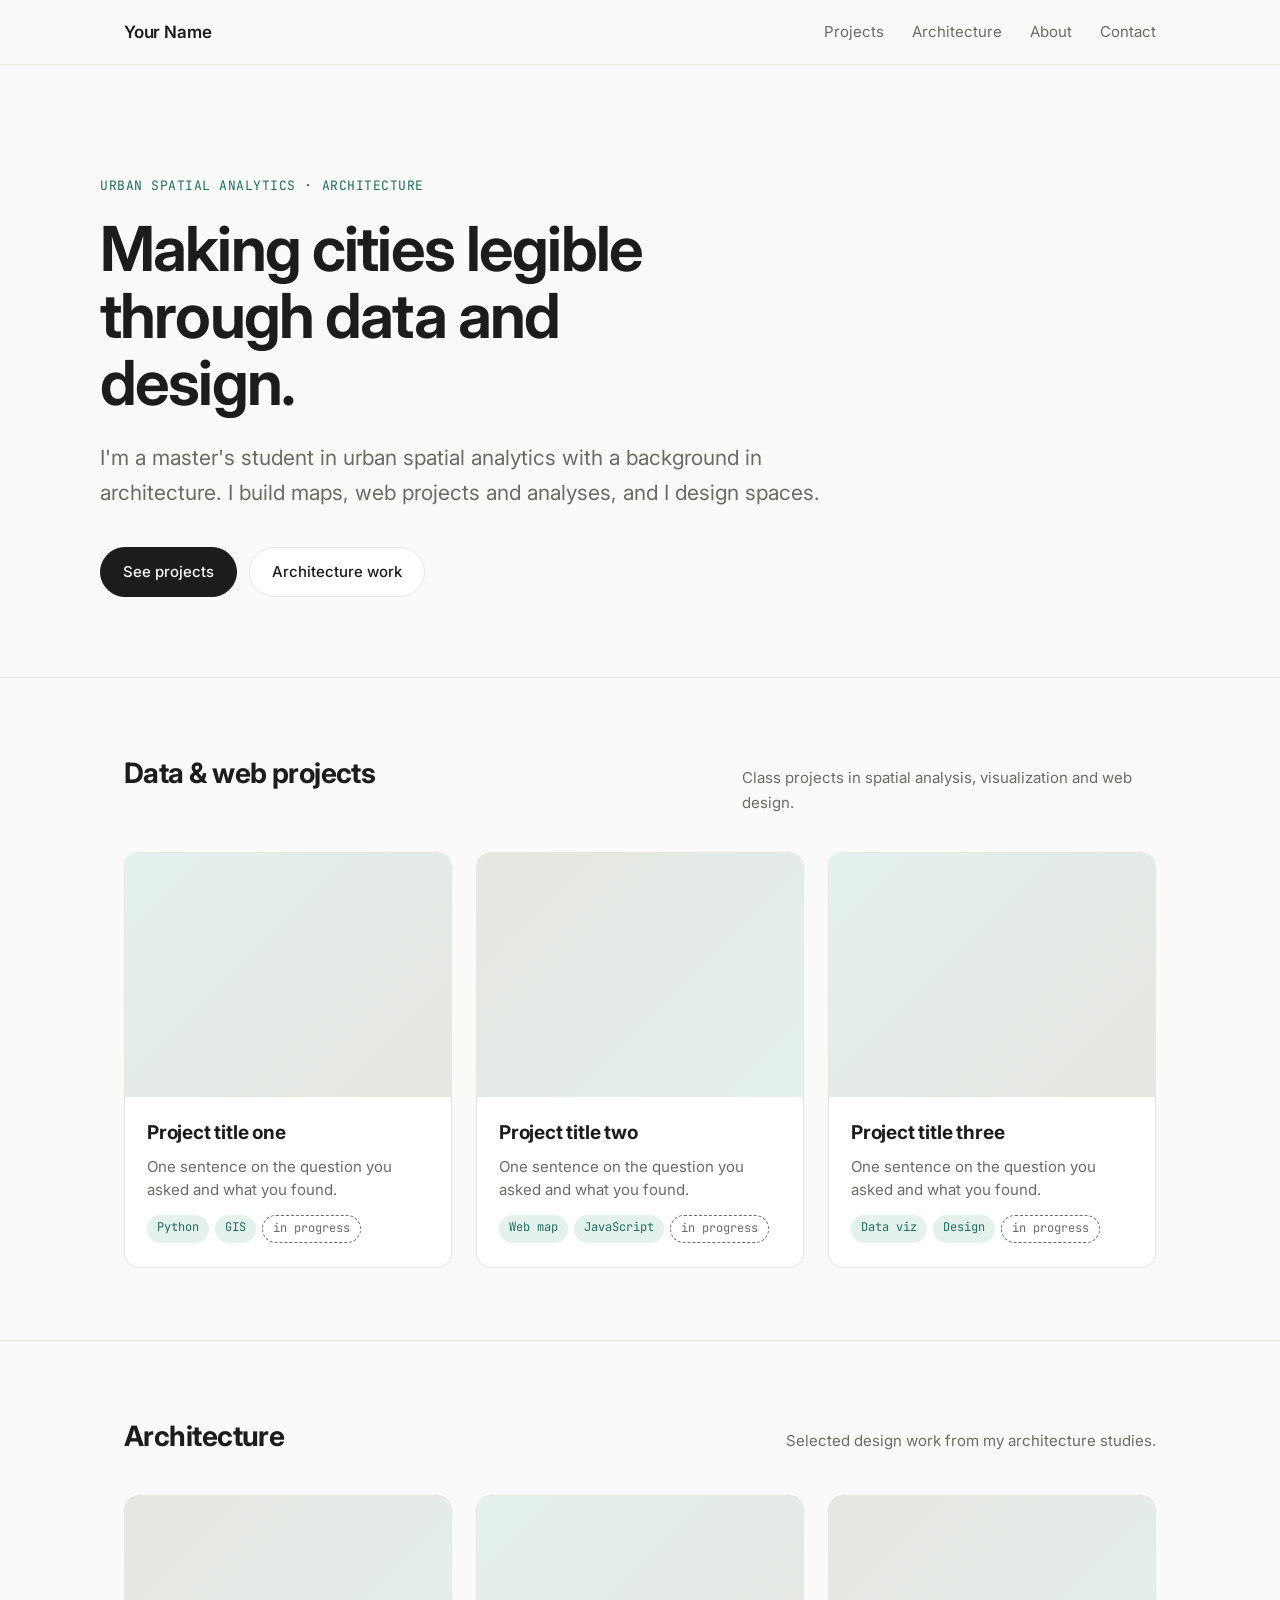
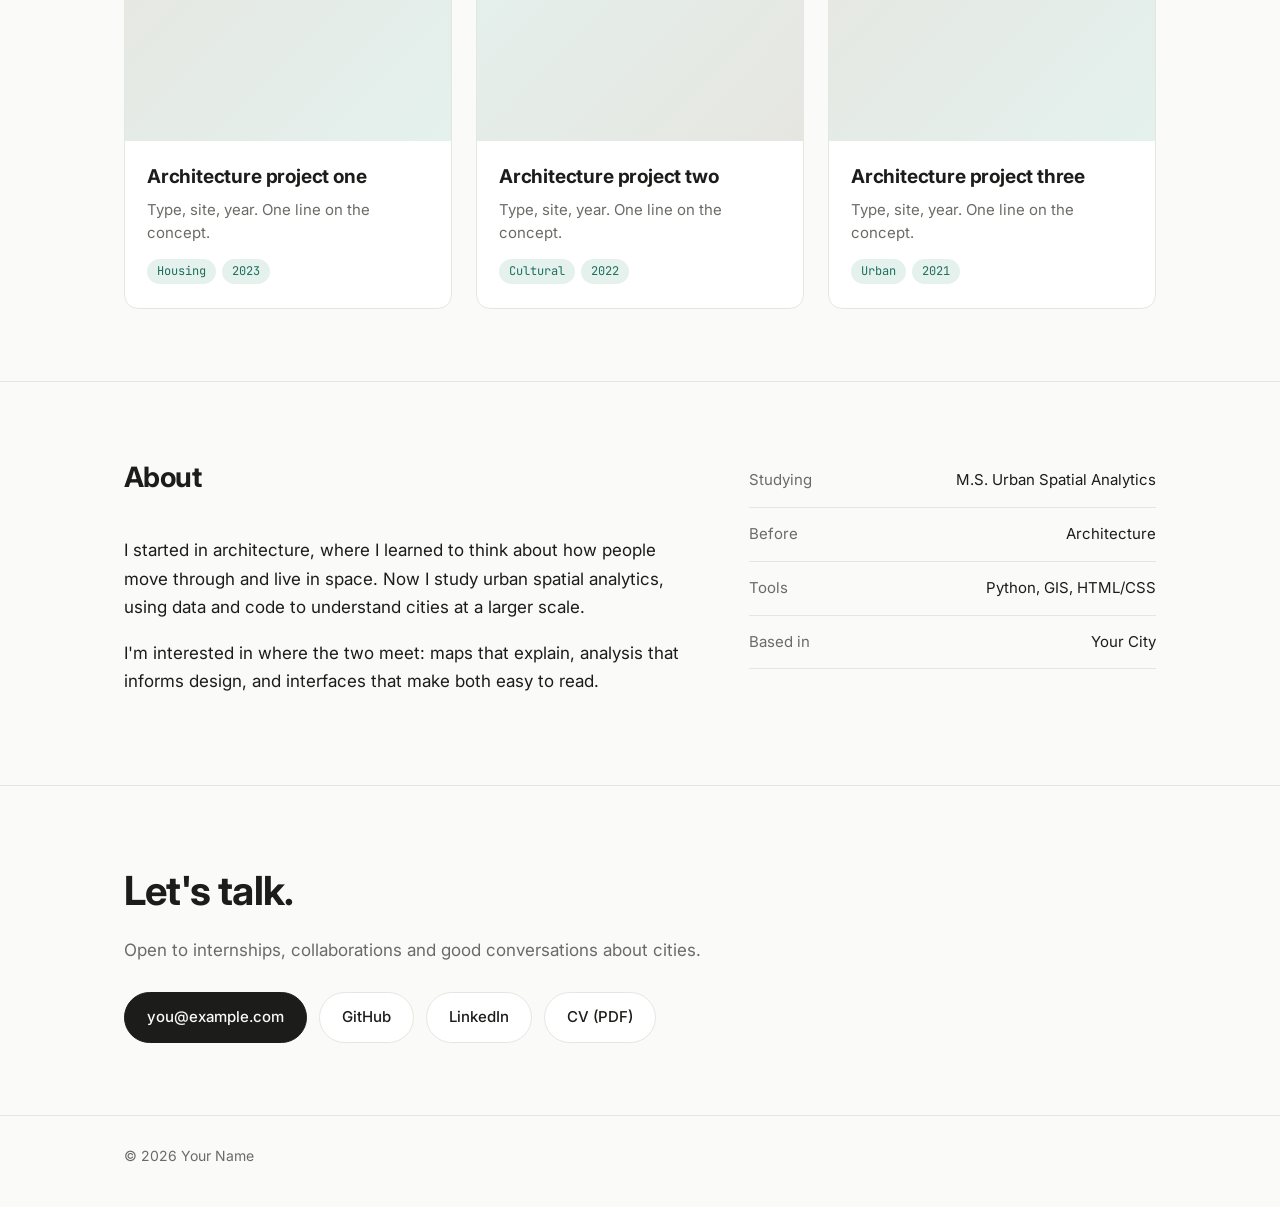
==== index.html @ b39d7b41 "Add portfolio site: home page, project template, styles Co-Authored-By: Claude Haiku 5.5 <noreply@an" ====
<!DOCTYPE html>
<html lang="en">
<head>
  <meta charset="utf-8">
  <meta name="viewport" content="width=device-width, initial-scale=1">
  <title>Your Name — Spatial Data & Design</title>
  <meta name="description" content="Portfolio of Your Name: spatial analytics, web projects and architecture design.">

  <link rel="preconnect" href="https://fonts.googleapis.com">
  <link rel="preconnect" href="https://fonts.gstatic.com" crossorigin>
  <link href="https://fonts.googleapis.com/css2?family=Inter:wght@400;500;600;650&family=JetBrains+Mono:wght@400&display=swap" rel="stylesheet">
  <link rel="stylesheet" href="style.css">
</head>
<body>

  <header class="site-header">
    <div class="wrap">
      <a class="brand" href="#top">Your Name</a>
      <nav class="nav">
        <a href="#projects">Projects</a>
        <a href="#architecture">Architecture</a>
        <a href="#about">About</a>
        <a href="#contact">Contact</a>
      </nav>
    </div>
  </header>

  <main id="top">

    <!-- ============ HERO ============ -->
    <div class="wrap hero">
      <p class="eyebrow">Urban Spatial Analytics &middot; Architecture</p>
      <h1>Making cities legible through data and design.</h1>
      <p class="lead">
        I'm a master's student in urban spatial analytics with a background in architecture.
        I build maps, web projects and analyses, and I design spaces.
      </p>
      <div class="actions">
        <a class="btn primary" href="#projects">See projects</a>
        <a class="btn" href="#architecture">Architecture work</a>
      </div>
    </div>

    <!-- ============ PROJECTS (priority) ============ -->
    <section id="projects">
      <div class="wrap">
        <div class="section-head">
          <h2>Data &amp; web projects</h2>
          <p>Class projects in spatial analysis, visualization and web design.</p>
        </div>

        <div class="grid">
          <!-- Copy one <a class="card"> block per project. -->
          <a class="card" href="project-template.html">
            <div class="thumb"></div>
            <div class="card-body">
              <h3>Project title one</h3>
              <p>One sentence on the question you asked and what you found.</p>
              <div class="tags">
                <span class="tag">Python</span>
                <span class="tag">GIS</span>
                <span class="tag status">in progress</span>
              </div>
            </div>
          </a>

          <a class="card" href="project-template.html">
            <div class="thumb alt"></div>
            <div class="card-body">
              <h3>Project title two</h3>
              <p>One sentence on the question you asked and what you found.</p>
              <div class="tags">
                <span class="tag">Web map</span>
                <span class="tag">JavaScript</span>
                <span class="tag status">in progress</span>
              </div>
            </div>
          </a>

          <a class="card" href="project-template.html">
            <div class="thumb"></div>
            <div class="card-body">
              <h3>Project title three</h3>
              <p>One sentence on the question you asked and what you found.</p>
              <div class="tags">
                <span class="tag">Data viz</span>
                <span class="tag">Design</span>
                <span class="tag status">in progress</span>
              </div>
            </div>
          </a>
        </div>
      </div>
    </section>

    <!-- ============ ARCHITECTURE ============ -->
    <section id="architecture">
      <div class="wrap">
        <div class="section-head">
          <h2>Architecture</h2>
          <p>Selected design work from my architecture studies.</p>
        </div>

        <div class="grid">
          <!-- Swap the .thumb div for: <img class="thumb" src="images/arch-01.jpg" alt="Short description"> -->
          <a class="card" href="project-template.html">
            <div class="thumb alt"></div>
            <div class="card-body">
              <h3>Architecture project one</h3>
              <p>Type, site, year. One line on the concept.</p>
              <div class="tags"><span class="tag">Housing</span><span class="tag">2023</span></div>
            </div>
          </a>

          <a class="card" href="project-template.html">
            <div class="thumb"></div>
            <div class="card-body">
              <h3>Architecture project two</h3>
              <p>Type, site, year. One line on the concept.</p>
              <div class="tags"><span class="tag">Cultural</span><span class="tag">2022</span></div>
            </div>
          </a>

          <a class="card" href="project-template.html">
            <div class="thumb alt"></div>
            <div class="card-body">
              <h3>Architecture project three</h3>
              <p>Type, site, year. One line on the concept.</p>
              <div class="tags"><span class="tag">Urban</span><span class="tag">2021</span></div>
            </div>
          </a>
        </div>
      </div>
    </section>

    <!-- ============ ABOUT ============ -->
    <section id="about">
      <div class="wrap about">
        <div>
          <div class="section-head"><h2>About</h2></div>
          <p>
            I started in architecture, where I learned to think about how people move through
            and live in space. Now I study urban spatial analytics, using data and code to
            understand cities at a larger scale.
          </p>
          <p>
            I'm interested in where the two meet: maps that explain, analysis that informs
            design, and interfaces that make both easy to read.
          </p>
        </div>
        <ul class="facts">
          <li><span>Studying</span><span>M.S. Urban Spatial Analytics</span></li>
          <li><span>Before</span><span>Architecture</span></li>
          <li><span>Tools</span><span>Python, GIS, HTML/CSS</span></li>
          <li><span>Based in</span><span>Your City</span></li>
        </ul>
      </div>
    </section>

    <!-- ============ CONTACT ============ -->
    <section id="contact" class="contact">
      <div class="wrap">
        <h2>Let's talk.</h2>
        <p>Open to internships, collaborations and good conversations about cities.</p>
        <div class="links">
          <a class="btn primary" href="mailto:you@example.com">you@example.com</a>
          <a class="btn" href="https://github.com/your-username">GitHub</a>
          <a class="btn" href="https://www.linkedin.com/in/your-username">LinkedIn</a>
          <a class="btn" href="files/cv.pdf">CV (PDF)</a>
        </div>
      </div>
    </section>

  </main>

  <footer>
    <div class="wrap">&copy; 2026 Your Name</div>
  </footer>

</body>
</html>
---- style.css ----
/* ==========================================================
   Portfolio — clean, quiet, easy to read
   Edit the colors and fonts in :root to restyle everything.
   ========================================================== */

:root {
  --bg: #fafaf8;
  --surface: #ffffff;
  --text: #1c1c1a;
  --muted: #6b6b66;
  --line: #e6e6e1;
  --accent: #1f6f5c;
  --accent-soft: #e4f1ed;

  --font: "Inter", -apple-system, BlinkMacSystemFont, "Segoe UI", Roboto, Helvetica, Arial, sans-serif;
  --mono: "JetBrains Mono", ui-monospace, SFMono-Regular, Menlo, Consolas, monospace;

  --radius: 14px;
  --maxw: 1080px;
}

@media (prefers-color-scheme: dark) {
  :root {
    --bg: #111211;
    --surface: #181a19;
    --text: #ecece8;
    --muted: #9a9a94;
    --line: #2a2c2b;
    --accent: #5fc0a6;
    --accent-soft: #1b2b27;
  }
}

* { box-sizing: border-box; }

html { scroll-behavior: smooth; }

body {
  margin: 0;
  background: var(--bg);
  color: var(--text);
  font-family: var(--font);
  font-size: 17px;
  line-height: 1.65;
  -webkit-font-smoothing: antialiased;
}

a { color: inherit; text-decoration: none; }
img { max-width: 100%; display: block; }

.wrap {
  max-width: var(--maxw);
  margin: 0 auto;
  padding: 0 24px;
}

/* ---------- Header ---------- */
.site-header {
  position: sticky;
  top: 0;
  z-index: 10;
  background: color-mix(in srgb, var(--bg) 88%, transparent);
  backdrop-filter: blur(10px);
  border-bottom: 1px solid var(--line);
}
.site-header .wrap {
  display: flex;
  align-items: center;
  justify-content: space-between;
  height: 64px;
}
.brand { font-weight: 600; letter-spacing: -0.01em; }
.nav { display: flex; gap: 28px; font-size: 15px; color: var(--muted); }
.nav a:hover { color: var(--text); }

/* ---------- Hero ---------- */
.hero { padding: 110px 0 80px; }
.eyebrow {
  font-family: var(--mono);
  font-size: 13px;
  letter-spacing: 0.04em;
  text-transform: uppercase;
  color: var(--accent);
  margin: 0 0 20px;
}
.hero h1 {
  font-size: clamp(36px, 6vw, 62px);
  line-height: 1.08;
  letter-spacing: -0.03em;
  font-weight: 650;
  margin: 0 0 24px;
  max-width: 16ch;
}
.hero p.lead {
  font-size: clamp(18px, 2vw, 21px);
  color: var(--muted);
  max-width: 56ch;
  margin: 0 0 36px;
}
.actions { display: flex; gap: 12px; flex-wrap: wrap; }

.btn {
  display: inline-block;
  padding: 12px 22px;
  border-radius: 999px;
  font-size: 15px;
  font-weight: 500;
  border: 1px solid var(--line);
  background: var(--surface);
  transition: transform 0.15s ease, border-color 0.15s ease;
}
.btn:hover { transform: translateY(-1px); border-color: var(--text); }
.btn.primary { background: var(--text); color: var(--bg); border-color: var(--text); }

/* ---------- Sections ---------- */
section { padding: 72px 0; border-top: 1px solid var(--line); }
.section-head {
  display: flex;
  align-items: baseline;
  justify-content: space-between;
  gap: 24px;
  margin-bottom: 36px;
  flex-wrap: wrap;
}
.section-head h2 {
  font-size: 28px;
  letter-spacing: -0.02em;
  margin: 0;
}
.section-head p { margin: 0; color: var(--muted); font-size: 15px; max-width: 46ch; }

/* ---------- Cards ---------- */
.grid {
  display: grid;
  grid-template-columns: repeat(3, 1fr);
  gap: 24px;
}
.card {
  background: var(--surface);
  border: 1px solid var(--line);
  border-radius: var(--radius);
  overflow: hidden;
  display: flex;
  flex-direction: column;
  transition: transform 0.2s ease, box-shadow 0.2s ease;
}
.card:hover {
  transform: translateY(-3px);
  box-shadow: 0 12px 30px -16px rgba(0, 0, 0, 0.25);
}

/* Replace the gradient with a real image:
   <img class="thumb" src="images/your-file.jpg" alt="..."> */
.thumb {
  aspect-ratio: 4 / 3;
  width: 100%;
  object-fit: cover;
  background: linear-gradient(135deg, var(--accent-soft), var(--line));
}
.thumb.alt { background: linear-gradient(135deg, var(--line), var(--accent-soft)); }

.card-body { padding: 20px 22px 24px; }
.card-body h3 { margin: 0 0 6px; font-size: 19px; letter-spacing: -0.01em; }
.card-body p { margin: 0 0 14px; color: var(--muted); font-size: 15px; line-height: 1.55; }

.tags { display: flex; flex-wrap: wrap; gap: 6px; }
.tag {
  font-family: var(--mono);
  font-size: 12px;
  padding: 3px 10px;
  border-radius: 999px;
  background: var(--accent-soft);
  color: var(--accent);
}
.tag.status { background: transparent; border: 1px dashed var(--muted); color: var(--muted); }

/* ---------- About ---------- */
.about {
  display: grid;
  grid-template-columns: 1.4fr 1fr;
  gap: 56px;
}
.about p { margin: 0 0 18px; }
.facts { list-style: none; margin: 0; padding: 0; }
.facts li {
  display: flex;
  justify-content: space-between;
  gap: 16px;
  padding: 14px 0;
  border-bottom: 1px solid var(--line);
  font-size: 15px;
}
.facts li span:first-child { color: var(--muted); }

/* ---------- Contact / footer ---------- */
.contact h2 { font-size: clamp(28px, 4vw, 40px); letter-spacing: -0.02em; margin: 0 0 12px; }
.contact p { color: var(--muted); margin: 0 0 28px; }
.links { display: flex; gap: 12px; flex-wrap: wrap; }

footer {
  border-top: 1px solid var(--line);
  padding: 28px 0 40px;
  color: var(--muted);
  font-size: 14px;
}

/* ---------- Project page ---------- */
.project-hero { padding: 80px 0 40px; }
.project-hero h1 { font-size: clamp(32px, 5vw, 52px); letter-spacing: -0.03em; line-height: 1.1; margin: 0 0 20px; }
.back { font-size: 14px; color: var(--muted); display: inline-block; margin-bottom: 28px; }
.back:hover { color: var(--text); }

.meta {
  display: grid;
  grid-template-columns: repeat(4, 1fr);
  gap: 20px;
  padding: 24px 0;
  border-top: 1px solid var(--line);
  border-bottom: 1px solid var(--line);
  margin-top: 32px;
}
.meta div span { display: block; font-size: 13px; color: var(--muted); font-family: var(--mono); text-transform: uppercase; letter-spacing: 0.04em; }
.meta div strong { font-weight: 500; font-size: 16px; }

.project-body { padding: 48px 0 80px; }
.prose { max-width: 680px; }
.prose h2 { font-size: 24px; letter-spacing: -0.02em; margin: 48px 0 12px; }
.prose p, .prose li { color: var(--text); }
.figure {
  margin: 32px 0;
  aspect-ratio: 16 / 9;
  border-radius: var(--radius);
  background: linear-gradient(135deg, var(--accent-soft), var(--line));
  border: 1px solid var(--line);
  display: grid;
  place-items: center;
  color: var(--muted);
  font-size: 14px;
  font-family: var(--mono);
}
.map-embed { width: 100%; height: 440px; border: 1px solid var(--line); border-radius: var(--radius); }

/* ---------- Responsive ---------- */
@media (max-width: 900px) {
  .grid { grid-template-columns: repeat(2, 1fr); }
  .about { grid-template-columns: 1fr; gap: 32px; }
  .meta { grid-template-columns: repeat(2, 1fr); }
}
@media (max-width: 600px) {
  body { font-size: 16px; }
  .grid { grid-template-columns: 1fr; }
  .hero { padding: 72px 0 56px; }
  .nav { gap: 18px; }
  section { padding: 56px 0; }
}
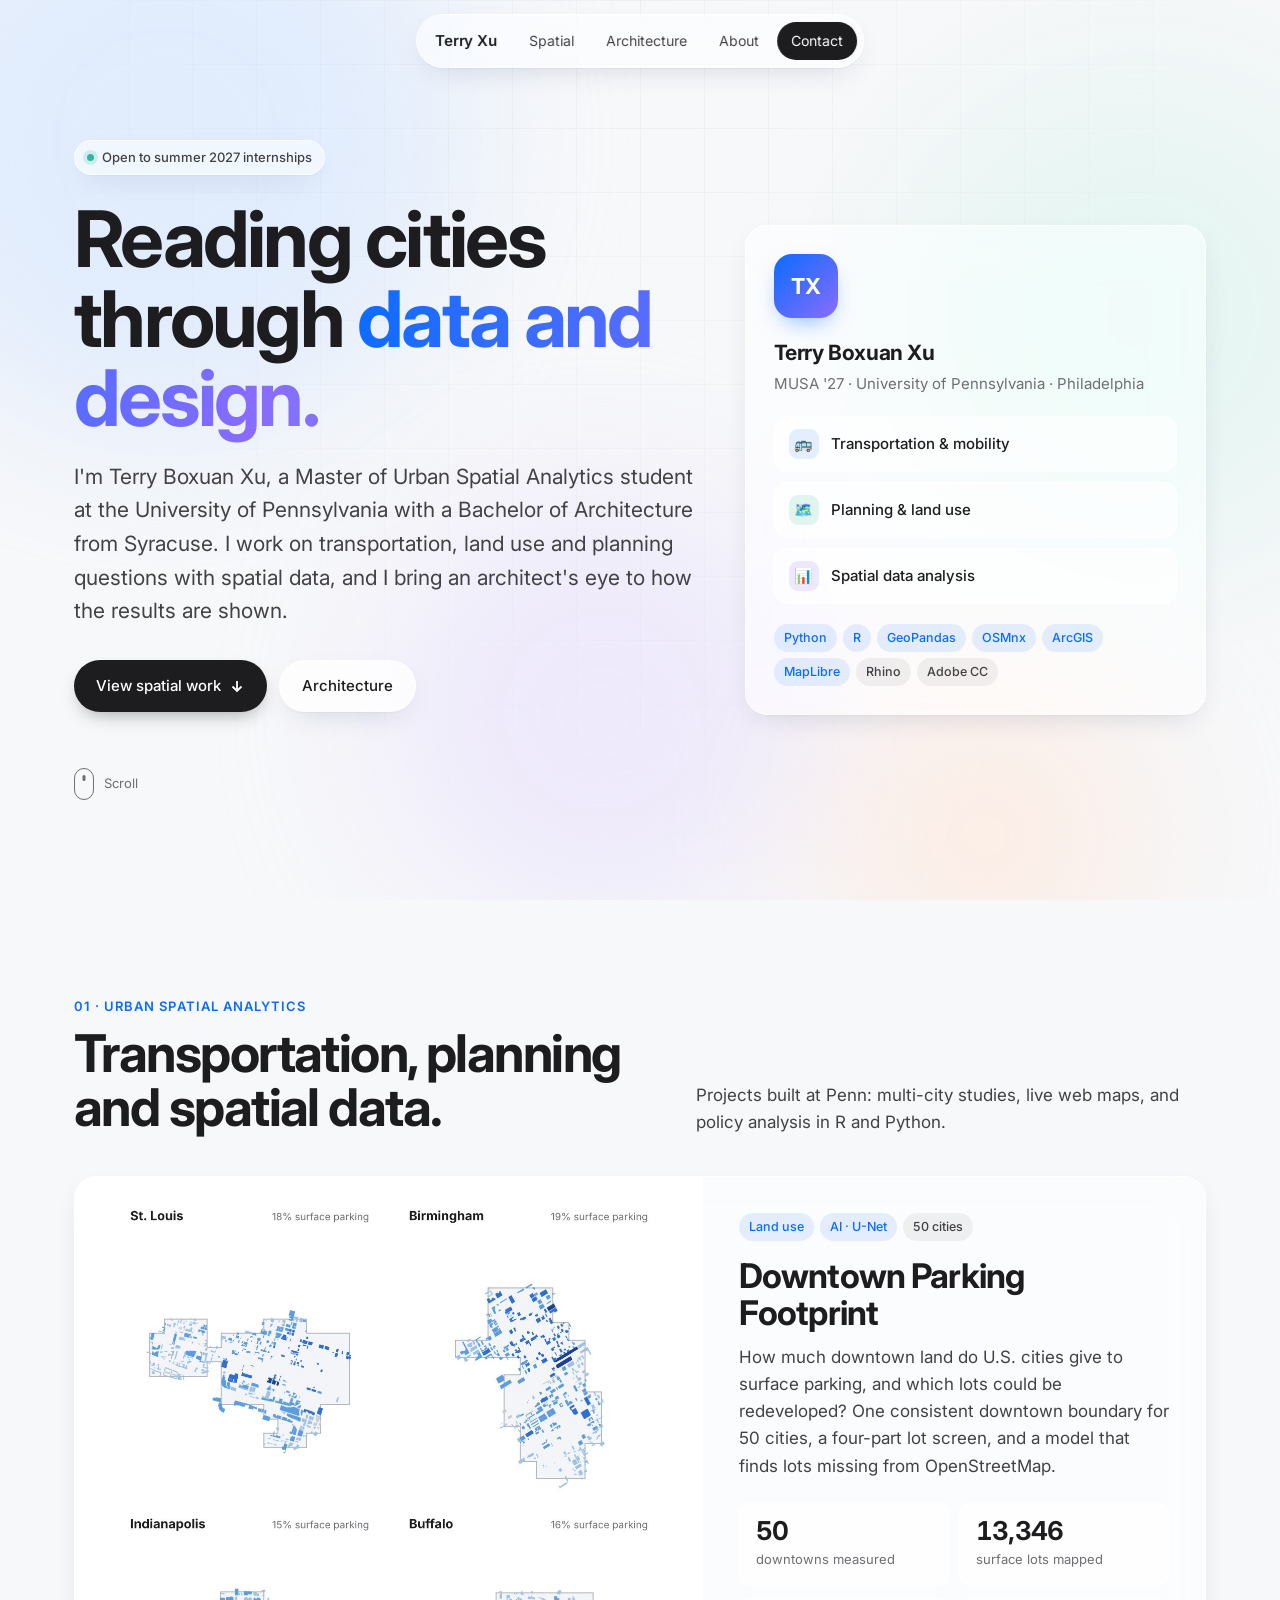
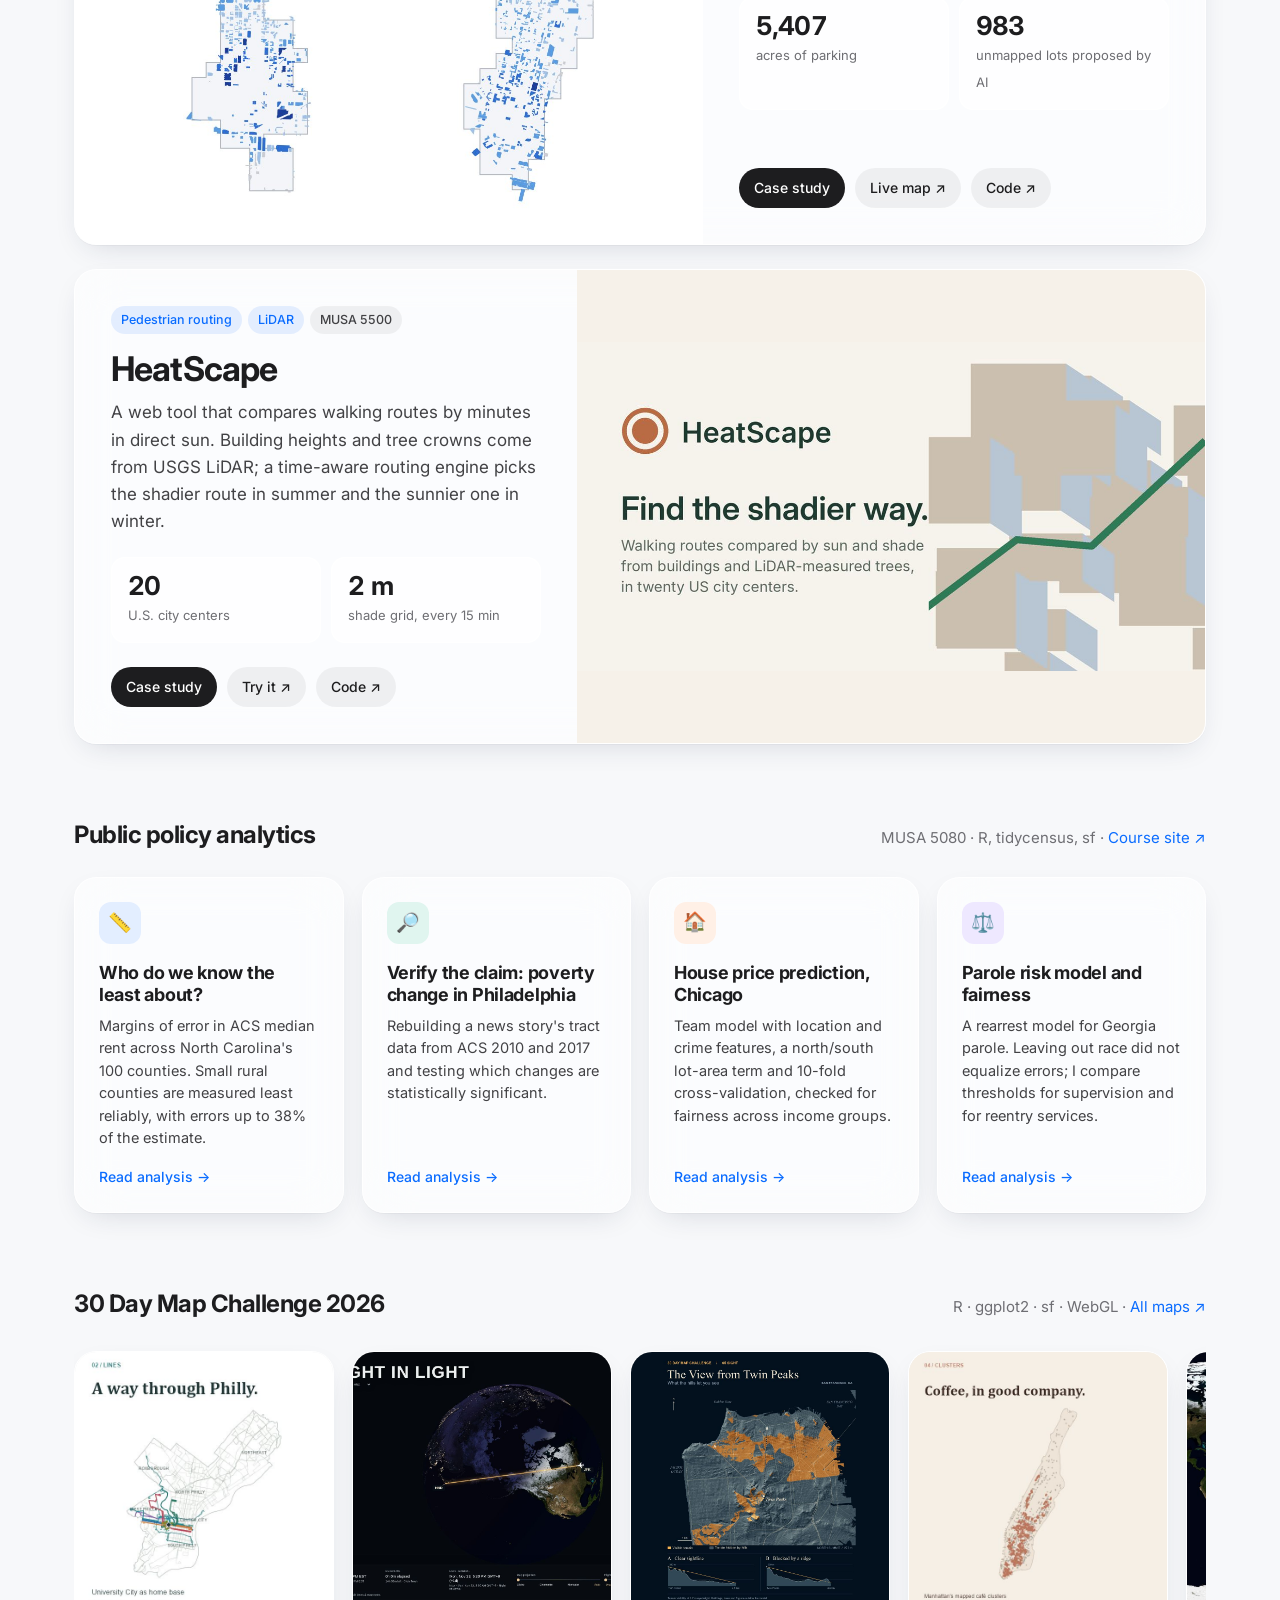
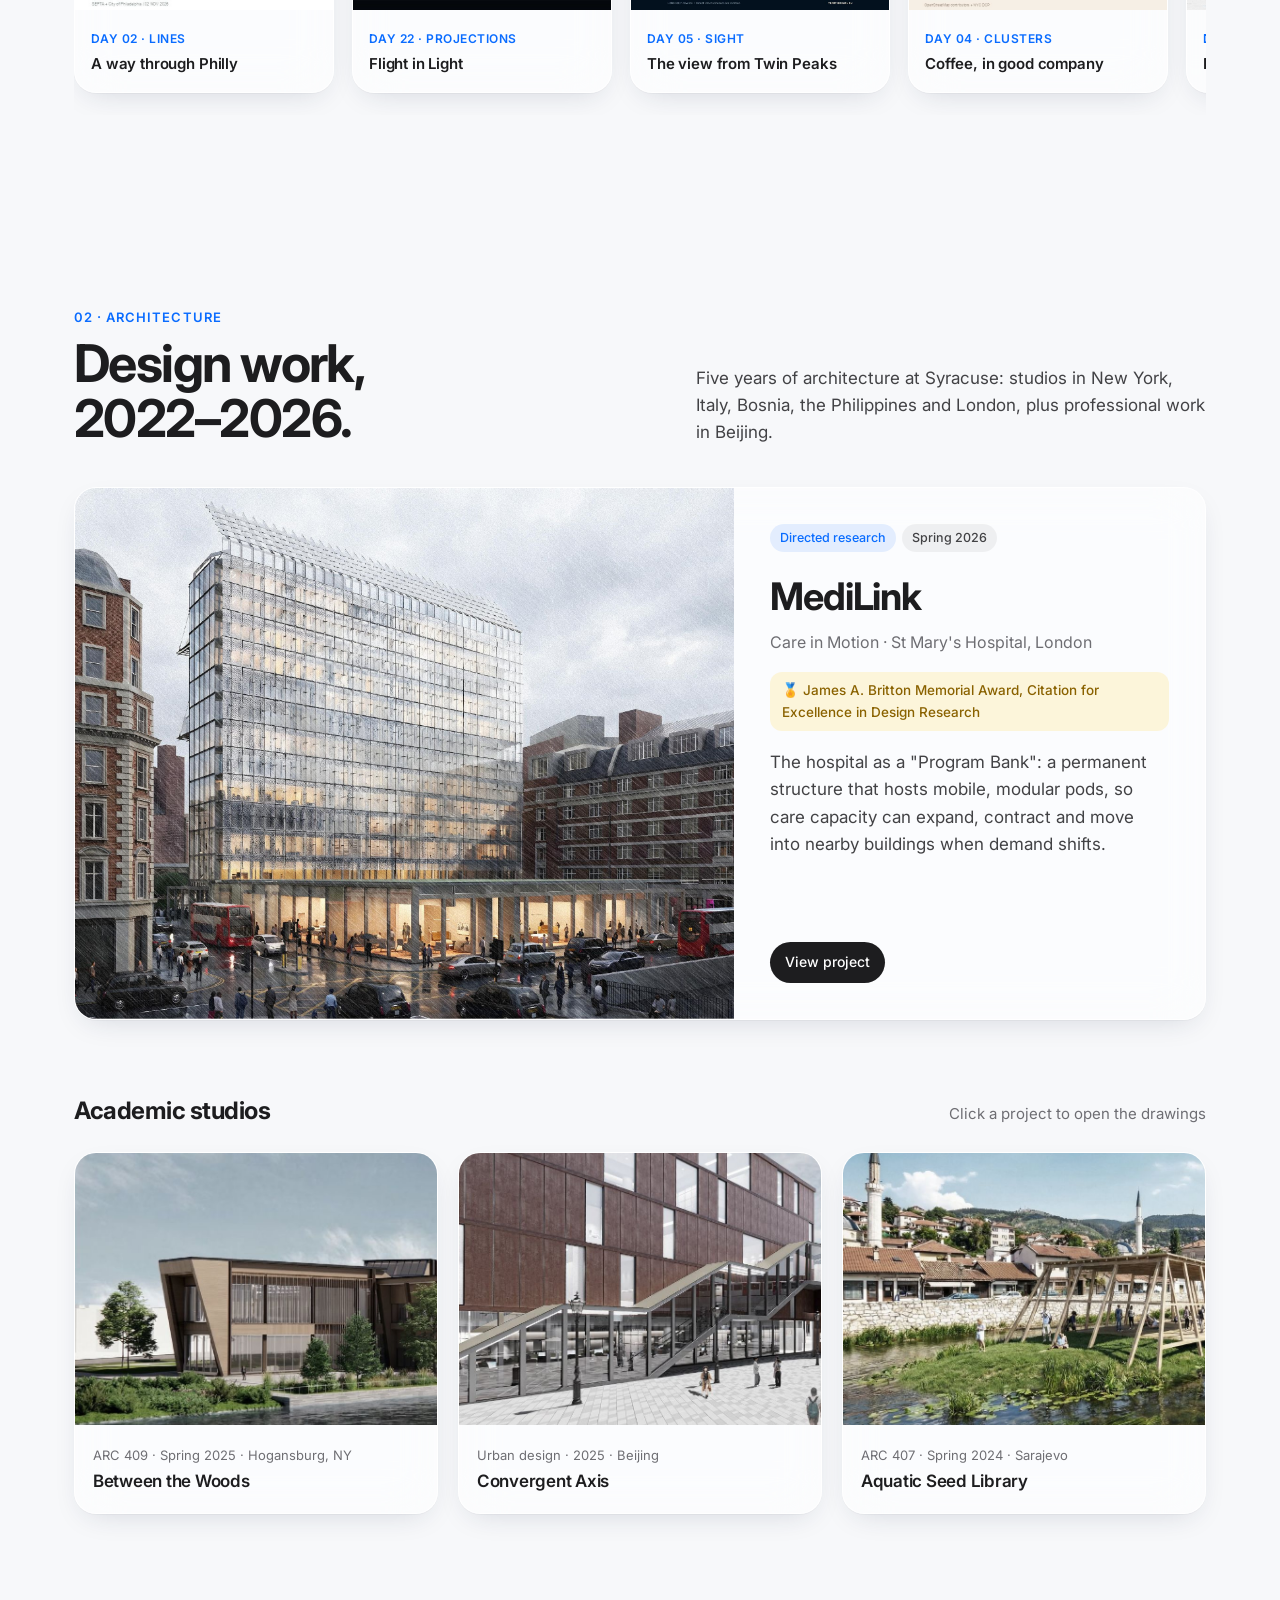
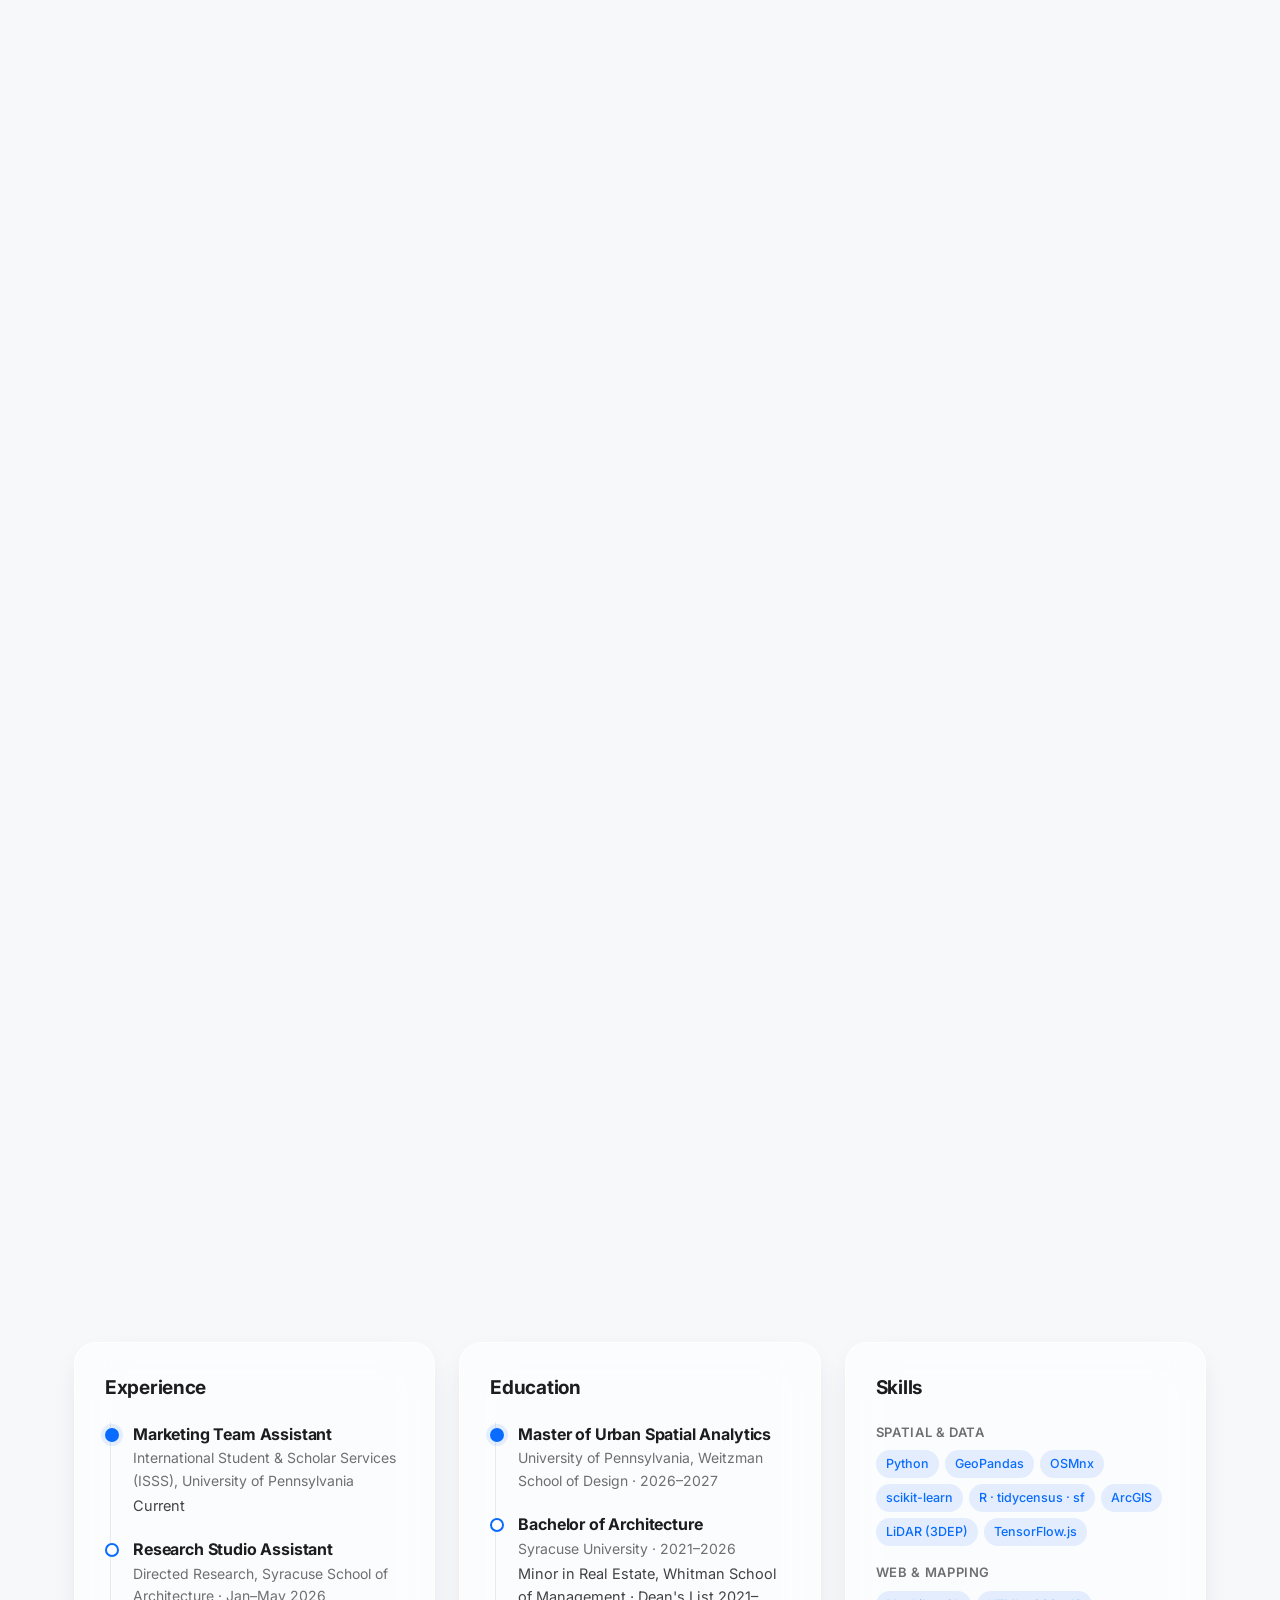
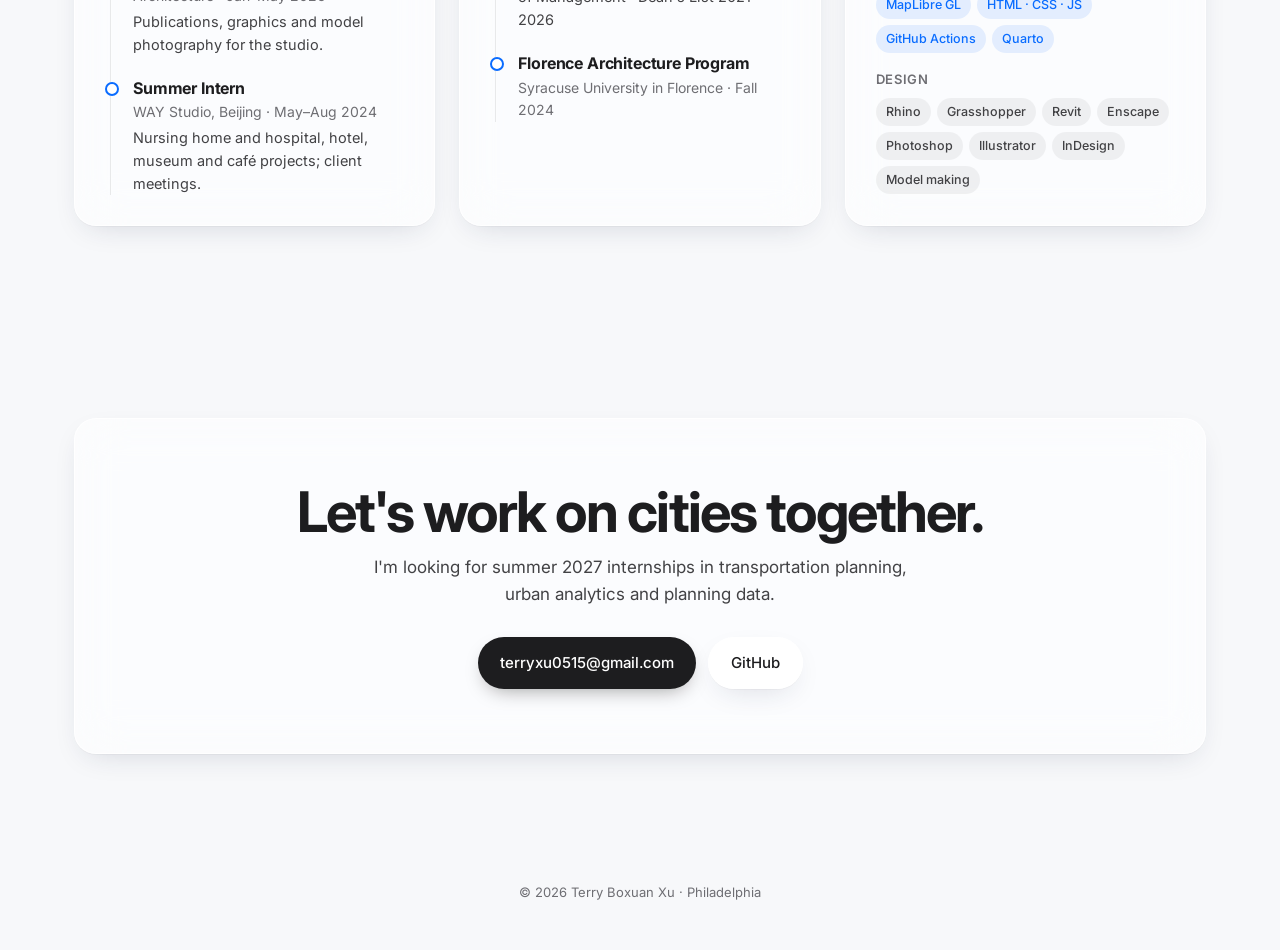
==== commit 7e0fc5ca: "Rebuild portfolio: spatial analytics first, architecture second, glass design Co-Authored-By: Claude" ====
--- a/index.html
+++ b/index.html
@@ -3,179 +3,308 @@
 <head>
   <meta charset="utf-8">
   <meta name="viewport" content="width=device-width, initial-scale=1">
-  <title>Your Name — Spatial Data & Design</title>
-  <meta name="description" content="Portfolio of Your Name: spatial analytics, web projects and architecture design.">
-
+  <title>Terry Boxuan Xu · Urban Spatial Analytics & Design</title>
+  <meta name="description" content="Portfolio of Terry Boxuan Xu: urban spatial analytics, transportation and planning data, and architecture. MUSA at the University of Pennsylvania.">
+  <meta property="og:title" content="Terry Boxuan Xu · Urban Spatial Analytics & Design">
+  <meta property="og:description" content="Spatial data, transportation and planning analysis, and architecture.">
+  <meta property="og:image" content="https://terbear15.github.io/assets/img/parking-cities.jpg">
+  <link rel="icon" href="data:image/svg+xml,<svg xmlns='http://www.w3.org/2000/svg' viewBox='0 0 64 64'><rect width='64' height='64' rx='16' fill='%230a6cff'/><text x='50%25' y='56%25' font-family='Arial' font-weight='700' font-size='28' fill='white' text-anchor='middle' dominant-baseline='middle'>TX</text></svg>">
   <link rel="preconnect" href="https://fonts.googleapis.com">
   <link rel="preconnect" href="https://fonts.gstatic.com" crossorigin>
-  <link href="https://fonts.googleapis.com/css2?family=Inter:wght@400;500;600;650&family=JetBrains+Mono:wght@400&display=swap" rel="stylesheet">
-  <link rel="stylesheet" href="style.css">
+  <link href="https://fonts.googleapis.com/css2?family=Inter:wght@400;500;600;700&display=swap" rel="stylesheet">
+  <link rel="stylesheet" href="assets/css/site.css">
 </head>
 <body>
-
-  <header class="site-header">
-    <div class="wrap">
-      <a class="brand" href="#top">Your Name</a>
-      <nav class="nav">
-        <a href="#projects">Projects</a>
-        <a href="#architecture">Architecture</a>
-        <a href="#about">About</a>
-        <a href="#contact">Contact</a>
-      </nav>
-    </div>
-  </header>
+  <div class="ambient" aria-hidden="true"><span></span><span></span><span></span><span></span></div>
+  <div class="grid-lines" aria-hidden="true"></div>
+
+  <nav class="nav glass" aria-label="Main">
+    <a class="brand" href="#top">Terry Xu</a>
+    <a class="link" href="#spatial">Spatial</a>
+    <a class="link" href="#architecture">Architecture</a>
+    <a class="link" href="#about">About</a>
+    <a class="link" href="#contact">Contact</a>
+  </nav>
 
   <main id="top">
-
     <!-- ============ HERO ============ -->
-    <div class="wrap hero">
-      <p class="eyebrow">Urban Spatial Analytics &middot; Architecture</p>
-      <h1>Making cities legible through data and design.</h1>
-      <p class="lead">
-        I'm a master's student in urban spatial analytics with a background in architecture.
-        I build maps, web projects and analyses, and I design spaces.
-      </p>
-      <div class="actions">
-        <a class="btn primary" href="#projects">See projects</a>
-        <a class="btn" href="#architecture">Architecture work</a>
-      </div>
-    </div>
-
-    <!-- ============ PROJECTS (priority) ============ -->
-    <section id="projects">
+    <header class="hero">
+      <div class="wrap hero-grid">
+        <div>
+          <div class="eyebrow glass reveal"><span class="dot"></span>Open to summer 2027 internships</div>
+          <h1 class="reveal d1">Reading cities<br>through <span class="grad">data and design.</span></h1>
+          <p class="lead reveal d2">
+            I'm Terry Boxuan Xu, a Master of Urban Spatial Analytics student at the University of Pennsylvania
+            with a Bachelor of Architecture from Syracuse. I work on transportation, land use and planning
+            questions with spatial data, and I bring an architect's eye to how the results are shown.
+          </p>
+          <div class="btns reveal d3">
+            <a class="btn primary" href="#spatial">View spatial work
+              <svg viewBox="0 0 16 16" fill="none" stroke="currentColor" stroke-width="1.8"><path d="M8 3v10M3.5 8.5 8 13l4.5-4.5"/></svg></a>
+            <a class="btn ghost" href="#architecture">Architecture</a>
+          </div>
+          <div class="scroll-cue reveal d4"><span class="mouse"></span>Scroll</div>
+        </div>
+
+        <aside class="profile glass reveal d2">
+          <div class="avatar">TX</div>
+          <h3>Terry Boxuan Xu</h3>
+          <div class="role">MUSA '27 · University of Pennsylvania · Philadelphia</div>
+          <div class="focus">
+            <div><i style="background:#e3eeff">🚌</i>Transportation &amp; mobility</div>
+            <div><i style="background:#e0f5ef">🗺️</i>Planning &amp; land use</div>
+            <div><i style="background:#eee8ff">📊</i>Spatial data analysis</div>
+          </div>
+          <div class="chips">
+            <span class="chip blue">Python</span><span class="chip blue">R</span><span class="chip blue">GeoPandas</span>
+            <span class="chip blue">OSMnx</span><span class="chip blue">ArcGIS</span><span class="chip blue">MapLibre</span>
+            <span class="chip">Rhino</span><span class="chip">Adobe CC</span>
+          </div>
+        </aside>
+      </div>
+    </header>
+
+    <!-- ============ 01 SPATIAL ============ -->
+    <section id="spatial">
       <div class="wrap">
-        <div class="section-head">
-          <h2>Data &amp; web projects</h2>
-          <p>Class projects in spatial analysis, visualization and web design.</p>
-        </div>
-
-        <div class="grid">
-          <!-- Copy one <a class="card"> block per project. -->
-          <a class="card" href="project-template.html">
-            <div class="thumb"></div>
-            <div class="card-body">
-              <h3>Project title one</h3>
-              <p>One sentence on the question you asked and what you found.</p>
-              <div class="tags">
-                <span class="tag">Python</span>
-                <span class="tag">GIS</span>
-                <span class="tag status">in progress</span>
+        <div class="sec-head reveal">
+          <div>
+            <div class="sec-num">01 · Urban spatial analytics</div>
+            <h2>Transportation, planning<br>and spatial data.</h2>
+          </div>
+          <p>Projects built at Penn: multi-city studies, live web maps, and policy analysis in R and Python.</p>
+        </div>
+
+        <div class="featured">
+          <!-- Parking -->
+          <article class="feature glass reveal">
+            <a class="media contain" href="projects/parking.html" aria-label="Downtown Parking Footprint">
+              <img src="assets/img/parking-grid.jpg" alt="Surface parking lots in four U.S. downtowns, shaded by redevelopment screening score" loading="lazy">
+            </a>
+            <div class="body">
+              <div class="tag-row"><span class="chip blue">Land use</span><span class="chip blue">AI · U-Net</span><span class="chip">50 cities</span></div>
+              <h3>Downtown Parking Footprint</h3>
+              <p>How much downtown land do U.S. cities give to surface parking, and which lots could be redeveloped? One consistent downtown boundary for 50 cities, a four-part lot screen, and a model that finds lots missing from OpenStreetMap.</p>
+              <div class="stats">
+                <div class="stat"><b data-count="50">50</b><span>downtowns measured</span></div>
+                <div class="stat"><b data-count="13346">13,346</b><span>surface lots mapped</span></div>
+                <div class="stat"><b data-count="5407">5,407</b><span>acres of parking</span></div>
+                <div class="stat"><b data-count="983">983</b><span>unmapped lots proposed by AI</span></div>
+              </div>
+              <div class="links">
+                <a class="pill-link dark" href="projects/parking.html">Case study</a>
+                <a class="pill-link" href="https://terbear15.github.io/downtown-parking-footprint/" target="_blank" rel="noopener">Live map ↗</a>
+                <a class="pill-link" href="https://github.com/terbear15/downtown-parking-footprint" target="_blank" rel="noopener">Code ↗</a>
               </div>
             </div>
-          </a>
-
-          <a class="card" href="project-template.html">
-            <div class="thumb alt"></div>
-            <div class="card-body">
-              <h3>Project title two</h3>
-              <p>One sentence on the question you asked and what you found.</p>
-              <div class="tags">
-                <span class="tag">Web map</span>
-                <span class="tag">JavaScript</span>
-                <span class="tag status">in progress</span>
+          </article>
+
+          <!-- HeatScape -->
+          <article class="feature flip glass reveal">
+            <a class="media contain heat" href="projects/heatscape.html" aria-label="HeatScape">
+              <img src="assets/img/heatscape-og.jpg" alt="HeatScape: find the shadier way" loading="lazy">
+            </a>
+            <div class="body">
+              <div class="tag-row"><span class="chip blue">Pedestrian routing</span><span class="chip blue">LiDAR</span><span class="chip">MUSA 5500</span></div>
+              <h3>HeatScape</h3>
+              <p>A web tool that compares walking routes by minutes in direct sun. Building heights and tree crowns come from USGS LiDAR; a time-aware routing engine picks the shadier route in summer and the sunnier one in winter.</p>
+              <div class="stats">
+                <div class="stat"><b data-count="20">20</b><span>U.S. city centers</span></div>
+                <div class="stat"><b>2 m</b><span>shade grid, every 15 min</span></div>
+              </div>
+              <div class="links">
+                <a class="pill-link dark" href="projects/heatscape.html">Case study</a>
+                <a class="pill-link" href="https://terbear15.github.io/Ai-Urban-Heatscape/" target="_blank" rel="noopener">Try it ↗</a>
+                <a class="pill-link" href="https://github.com/terbear15/Ai-Urban-Heatscape" target="_blank" rel="noopener">Code ↗</a>
               </div>
             </div>
+          </article>
+        </div>
+
+        <!-- Policy analytics -->
+        <div class="sub-head reveal">
+          <h3>Public policy analytics</h3>
+          <span>MUSA 5080 · R, tidycensus, sf · <a href="https://terbear15.github.io/MUSA-5080-portfolio/" target="_blank" rel="noopener" style="color:var(--blue)">Course site ↗</a></span>
+        </div>
+        <div class="cards">
+          <a class="card glass reveal" href="https://terbear15.github.io/MUSA-5080-portfolio/assignments/assignment2.html" target="_blank" rel="noopener">
+            <div class="ico" style="background:#e3eeff">📏</div>
+            <h4>Who do we know the least about?</h4>
+            <p>Margins of error in ACS median rent across North Carolina's 100 counties. Small rural counties are measured least reliably, with errors up to 38% of the estimate.</p>
+            <span class="more">Read analysis</span>
           </a>
-
-          <a class="card" href="project-template.html">
-            <div class="thumb"></div>
-            <div class="card-body">
-              <h3>Project title three</h3>
-              <p>One sentence on the question you asked and what you found.</p>
-              <div class="tags">
-                <span class="tag">Data viz</span>
-                <span class="tag">Design</span>
-                <span class="tag status">in progress</span>
-              </div>
-            </div>
+          <a class="card glass reveal d1" href="https://terbear15.github.io/MUSA-5080-portfolio/assignments/assignment3.html" target="_blank" rel="noopener">
+            <div class="ico" style="background:#e0f5ef">🔎</div>
+            <h4>Verify the claim: poverty change in Philadelphia</h4>
+            <p>Rebuilding a news story's tract data from ACS 2010 and 2017 and testing which changes are statistically significant.</p>
+            <span class="more">Read analysis</span>
           </a>
+          <a class="card glass reveal d2" href="https://terbear15.github.io/MUSA-5080-portfolio/assignments/assignment5.html" target="_blank" rel="noopener">
+            <div class="ico" style="background:#fff0e6">🏠</div>
+            <h4>House price prediction, Chicago</h4>
+            <p>Team model with location and crime features, a north/south lot-area term and 10-fold cross-validation, checked for fairness across income groups.</p>
+            <span class="more">Read analysis</span>
+          </a>
+          <a class="card glass reveal d3" href="https://terbear15.github.io/MUSA-5080-portfolio/assignments/assignment6.html" target="_blank" rel="noopener">
+            <div class="ico" style="background:#eee8ff">⚖️</div>
+            <h4>Parole risk model and fairness</h4>
+            <p>A rearrest model for Georgia parole. Leaving out race did not equalize errors; I compare thresholds for supervision and for reentry services.</p>
+            <span class="more">Read analysis</span>
+          </a>
+        </div>
+
+        <!-- Maps -->
+        <div class="sub-head reveal">
+          <h3>30 Day Map Challenge 2026</h3>
+          <span>R · ggplot2 · sf · WebGL · <a href="https://github.com/terbear15/30DayMapChallenge2026" target="_blank" rel="noopener" style="color:var(--blue)">All maps ↗</a></span>
+        </div>
+        <div class="rail reveal">
+          <div class="map-card glass" data-gallery="d02"><div class="img"><img src="assets/img/map-day02.jpg" alt="" loading="lazy"></div><div class="cap"><small>Day 02 · Lines</small><div>A way through Philly</div></div></div>
+          <div class="map-card glass" data-gallery="d22"><div class="img"><img src="assets/img/map-day22.jpg" alt="" loading="lazy" style="object-position:30% 50%"></div><div class="cap"><small>Day 22 · Projections</small><div>Flight in Light</div></div></div>
+          <div class="map-card glass" data-gallery="d05"><div class="img"><img src="assets/img/map-day05.jpg" alt="" loading="lazy"></div><div class="cap"><small>Day 05 · Sight</small><div>The view from Twin Peaks</div></div></div>
+          <div class="map-card glass" data-gallery="d04"><div class="img"><img src="assets/img/map-day04.jpg" alt="" loading="lazy"></div><div class="cap"><small>Day 04 · Clusters</small><div>Coffee, in good company</div></div></div>
+          <div class="map-card glass" data-gallery="d17"><div class="img"><img src="assets/img/map-day17.jpg" alt="" loading="lazy"></div><div class="cap"><small>Day 17 · Light / Dark</small><div>Dusk Till Dawn</div></div></div>
+          <div class="map-card glass" data-gallery="d03"><div class="img"><img src="assets/img/map-day03.jpg" alt="" loading="lazy"></div><div class="cap"><small>Day 03 · Polygons</small><div>A greener Philly</div></div></div>
+          <div class="map-card glass" data-gallery="d06"><div class="img"><img src="assets/img/map-day06.jpg" alt="" loading="lazy"></div><div class="cap"><small>Day 06 · Vintage</small><div>Capital of a young republic</div></div></div>
+          <div class="map-card glass" data-gallery="d07"><div class="img"><img src="assets/img/map-day07.jpg" alt="" loading="lazy"></div><div class="cap"><small>Day 07 · 10 minutes</small><div>Philly / After Dark</div></div></div>
+          <div class="map-card glass" data-gallery="d01"><div class="img"><img src="assets/img/map-day01.jpg" alt="" loading="lazy"></div><div class="cap"><small>Day 01 · Points</small><div>Hungry in Syracuse</div></div></div>
         </div>
       </div>
     </section>
 
-    <!-- ============ ARCHITECTURE ============ -->
+    <!-- ============ 02 ARCHITECTURE ============ -->
     <section id="architecture">
       <div class="wrap">
-        <div class="section-head">
-          <h2>Architecture</h2>
-          <p>Selected design work from my architecture studies.</p>
-        </div>
-
-        <div class="grid">
-          <!-- Swap the .thumb div for: <img class="thumb" src="images/arch-01.jpg" alt="Short description"> -->
-          <a class="card" href="project-template.html">
-            <div class="thumb alt"></div>
-            <div class="card-body">
-              <h3>Architecture project one</h3>
-              <p>Type, site, year. One line on the concept.</p>
-              <div class="tags"><span class="tag">Housing</span><span class="tag">2023</span></div>
+        <div class="sec-head reveal">
+          <div>
+            <div class="sec-num">02 · Architecture</div>
+            <h2>Design work,<br>2022–2026.</h2>
+          </div>
+          <p>Five years of architecture at Syracuse: studios in New York, Italy, Bosnia, the Philippines and London, plus professional work in Beijing.</p>
+        </div>
+
+        <article class="arch-feature glass reveal">
+          <a class="media" href="projects/medilink.html"><img src="assets/img/medilink-hero.jpg" alt="MediLink perspective at St Mary's Hospital, Paddington" loading="lazy"></a>
+          <div class="body">
+            <div class="tag-row" style="display:flex;gap:6px;margin-bottom:14px"><span class="chip blue">Directed research</span><span class="chip">Spring 2026</span></div>
+            <h3>MediLink</h3>
+            <div class="subtitle">Care in Motion · St Mary's Hospital, London</div>
+            <div class="award">🏅 James A. Britton Memorial Award, Citation for Excellence in Design Research</div>
+            <p>The hospital as a "Program Bank": a permanent structure that hosts mobile, modular pods, so care capacity can expand, contract and move into nearby buildings when demand shifts.</p>
+            <div class="links"><a class="pill-link dark" href="projects/medilink.html">View project</a></div>
+          </div>
+        </article>
+
+        <div class="sub-head reveal"><h3>Academic studios</h3><span>Click a project to open the drawings</span></div>
+        <div class="arch-grid">
+          <button class="arch-card glass reveal" data-gallery="btw"><div class="img"><img src="assets/img/btw-cover.jpg" alt="" loading="lazy"></div><div class="cap"><small>ARC 409 · Spring 2025 · Hogansburg, NY</small><div>Between the Woods</div></div></button>
+          <button class="arch-card glass reveal d1" data-gallery="convergent"><div class="img"><img src="assets/img/convergent-cover.jpg" alt="" loading="lazy"></div><div class="cap"><small>Urban design · 2025 · Beijing</small><div>Convergent Axis</div></div></button>
+          <button class="arch-card glass reveal d2" data-gallery="seed"><div class="img"><img src="assets/img/seed-cover.jpg" alt="" loading="lazy"></div><div class="cap"><small>ARC 407 · Spring 2024 · Sarajevo</small><div>Aquatic Seed Library</div></div></button>
+          <button class="arch-card glass reveal" data-gallery="primavera"><div class="img"><img src="assets/img/primavera-cover.jpg" alt="" loading="lazy"></div><div class="cap"><small>ARC 408 · Fall 2024 · Arborea, Italy</small><div>Primavera della Costa Sussurrante</div></div></button>
+          <button class="arch-card glass reveal d1" data-gallery="negotiated"><div class="img"><img src="assets/img/negotiated-cover.jpg" alt="" loading="lazy"></div><div class="cap"><small>ARC 208 · Spring 2023 · Manila</small><div>A Negotiated Landscape</div></div></button>
+          <button class="arch-card glass reveal d2" data-gallery="survey"><div class="img"><img src="assets/img/survey-cover.jpg" alt="" loading="lazy"></div><div class="cap"><small>Florence program · Fall 2024</small><div>Survey of Italian Architecture</div></div></button>
+        </div>
+
+        <div class="sub-head reveal"><h3>Professional work</h3><span>WAY Studio, Beijing · Summer 2024</span></div>
+        <div class="arch-grid small">
+          <button class="arch-card glass reveal" data-gallery="wayFuture"><div class="img"><img src="assets/img/way-future-cover.jpg" alt="" loading="lazy"></div><div class="cap"><small>Installation · Venice</small><div>Future City Study</div></div></button>
+          <button class="arch-card glass reveal d1" data-gallery="wayChangzhi"><div class="img"><img src="assets/img/way-changzhi-cover.jpg" alt="" loading="lazy"></div><div class="cap"><small>Healthcare · Changzhi</small><div>Changzhi Nursing Home</div></div></button>
+          <button class="arch-card glass reveal d2" data-gallery="wayHot"><div class="img"><img src="assets/img/way-hotspring-cover.jpg" alt="" loading="lazy"></div><div class="cap"><small>Resort · Changzhi</small><div>Hot Spring Hotel</div></div></button>
+        </div>
+      </div>
+    </section>
+
+    <!-- ============ 03 ABOUT ============ -->
+    <section id="about">
+      <div class="wrap">
+        <div class="sec-head reveal">
+          <div><div class="sec-num">03 · About</div><h2>From buildings<br>to city systems.</h2></div>
+        </div>
+        <div class="about-grid">
+          <div class="panel glass bio reveal">
+            <p>I trained as an architect, where I learned to look closely at sites: how people move, wait, gather and get around. At Penn I'm learning to ask those questions at the scale of a whole city, with transit data, census data, LiDAR and machine learning.</p>
+            <p>I'm interested in transportation and land use: where cities give space to cars, how people walk, and how planning decisions can be tested with evidence. I grew up between Beijing and Vancouver, and speak Mandarin and English.</p>
+          </div>
+          <div class="panel glass reveal">
+            <h3>Experience</h3>
+            <ul class="timeline">
+              <li class="now"><b>Marketing Team Assistant</b><span>International Student &amp; Scholar Services (ISSS), University of Pennsylvania</span><em>Current</em></li>
+              <li><b>Research Studio Assistant</b><span>Directed Research, Syracuse School of Architecture · Jan–May 2026</span><em>Publications, graphics and model photography for the studio.</em></li>
+              <li><b>Summer Intern</b><span>WAY Studio, Beijing · May–Aug 2024</span><em>Nursing home and hospital, hotel, museum and café projects; client meetings.</em></li>
+            </ul>
+          </div>
+          <div class="panel glass reveal d1">
+            <h3>Education</h3>
+            <ul class="timeline">
+              <li class="now"><b>Master of Urban Spatial Analytics</b><span>University of Pennsylvania, Weitzman School of Design · 2026–2027</span></li>
+              <li><b>Bachelor of Architecture</b><span>Syracuse University · 2021–2026</span><em>Minor in Real Estate, Whitman School of Management · Dean's List 2021–2026</em></li>
+              <li><b>Florence Architecture Program</b><span>Syracuse University in Florence · Fall 2024</span></li>
+            </ul>
+          </div>
+          <div class="panel glass reveal d2">
+            <h3>Skills</h3>
+            <div class="skills">
+              <div><h4>Spatial &amp; data</h4><div class="chips"><span class="chip blue">Python</span><span class="chip blue">GeoPandas</span><span class="chip blue">OSMnx</span><span class="chip blue">scikit-learn</span><span class="chip blue">R · tidycensus · sf</span><span class="chip blue">ArcGIS</span><span class="chip blue">LiDAR (3DEP)</span><span class="chip blue">TensorFlow.js</span></div></div>
+              <div><h4>Web &amp; mapping</h4><div class="chips"><span class="chip blue">MapLibre GL</span><span class="chip blue">HTML · CSS · JS</span><span class="chip blue">GitHub Actions</span><span class="chip blue">Quarto</span></div></div>
+              <div><h4>Design</h4><div class="chips"><span class="chip">Rhino</span><span class="chip">Grasshopper</span><span class="chip">Revit</span><span class="chip">Enscape</span><span class="chip">Photoshop</span><span class="chip">Illustrator</span><span class="chip">InDesign</span><span class="chip">Model making</span></div></div>
             </div>
-          </a>
-
-          <a class="card" href="project-template.html">
-            <div class="thumb"></div>
-            <div class="card-body">
-              <h3>Architecture project two</h3>
-              <p>Type, site, year. One line on the concept.</p>
-              <div class="tags"><span class="tag">Cultural</span><span class="tag">2022</span></div>
-            </div>
-          </a>
-
-          <a class="card" href="project-template.html">
-            <div class="thumb alt"></div>
-            <div class="card-body">
-              <h3>Architecture project three</h3>
-              <p>Type, site, year. One line on the concept.</p>
-              <div class="tags"><span class="tag">Urban</span><span class="tag">2021</span></div>
-            </div>
-          </a>
+          </div>
         </div>
       </div>
     </section>
 
-    <!-- ============ ABOUT ============ -->
-    <section id="about">
-      <div class="wrap about">
-        <div>
-          <div class="section-head"><h2>About</h2></div>
-          <p>
-            I started in architecture, where I learned to think about how people move through
-            and live in space. Now I study urban spatial analytics, using data and code to
-            understand cities at a larger scale.
-          </p>
-          <p>
-            I'm interested in where the two meet: maps that explain, analysis that informs
-            design, and interfaces that make both easy to read.
-          </p>
-        </div>
-        <ul class="facts">
-          <li><span>Studying</span><span>M.S. Urban Spatial Analytics</span></li>
-          <li><span>Before</span><span>Architecture</span></li>
-          <li><span>Tools</span><span>Python, GIS, HTML/CSS</span></li>
-          <li><span>Based in</span><span>Your City</span></li>
-        </ul>
+    <!-- ============ CONTACT ============ -->
+    <section id="contact">
+      <div class="wrap">
+        <div class="contact glass reveal">
+          <h2>Let's work on cities together.</h2>
+          <p>I'm looking for summer 2027 internships in transportation planning, urban analytics and planning data.</p>
+          <div class="btns">
+            <a class="btn primary" href="mailto:terryxu0515@gmail.com">terryxu0515@gmail.com</a>
+            <a class="btn ghost" href="https://github.com/terbear15" target="_blank" rel="noopener">GitHub</a>
+          </div>
+        </div>
       </div>
     </section>
-
-    <!-- ============ CONTACT ============ -->
-    <section id="contact" class="contact">
-      <div class="wrap">
-        <h2>Let's talk.</h2>
-        <p>Open to internships, collaborations and good conversations about cities.</p>
-        <div class="links">
-          <a class="btn primary" href="mailto:you@example.com">you@example.com</a>
-          <a class="btn" href="https://github.com/your-username">GitHub</a>
-          <a class="btn" href="https://www.linkedin.com/in/your-username">LinkedIn</a>
-          <a class="btn" href="files/cv.pdf">CV (PDF)</a>
-        </div>
-      </div>
-    </section>
-
   </main>
 
-  <footer>
-    <div class="wrap">&copy; 2026 Your Name</div>
-  </footer>
-
+  <footer>© 2026 Terry Boxuan Xu · Philadelphia</footer>
+
+  <div class="lightbox" role="dialog" aria-modal="true">
+    <button class="lb-close" aria-label="Close">×</button>
+    <div class="lb-inner"><div class="lb-panel"></div></div>
+  </div>
+
+  <script>
+    const I = (p, n) => Array.from({ length: n }, (_, i) => `assets/img/${p}-${i + 1}.jpg`);
+    window.GALLERY = {
+      btw: { kicker: 'ARC 409 · Spring 2025', title: 'Between the Woods', meta: 'Hogansburg, NY · with Henry Hansheng Su · Instructor: Terrance Goode',
+        text: 'A community and cultural center for the St. Regis Mohawk (Kanien\'kehá:ka) people on the river at Akwesasne, with a museum, ceremonial and education spaces, built around Haudenosaunee traditions and the landscape.', images: I('btw', 4) },
+      convergent: { kicker: 'Urban design · Jul–Nov 2025', title: 'Convergent Axis', meta: 'Xizhimen, Beijing · with Rulin "Bob" Ye and Yingxuan "Louise" Liu',
+        text: 'Xizhimen links three subway lines and Beijing North Railway Station through a tangle of elevated bridges. The project reorganizes transfers and pedestrian routes between the station, the mall and the subway.', images: I('convergent', 4) },
+      seed: { kicker: 'ARC 407 · Spring 2024', title: 'Aquatic Seed Library', meta: 'Sarajevo, Bosnia and Herzegovina · Individual · Instructor: Christina Chi Zhang',
+        text: 'A civic structure spanning the Miljacka River. Residents\' wartime stories of growing seeds to survive became a water-based seed library and bridge that turns memory into a shared public space.', images: I('seed', 3) },
+      primavera: { kicker: 'ARC 408 · Fall 2024', title: 'Primavera della Costa Sussurrante', meta: 'Arborea, Sardinia · Individual · Instructor: Olivia Gori',
+        text: 'A renewed courtyard for a middle school, based on site visits and observation of how students and families use and move through the space.', images: I('primavera', 4) },
+      negotiated: { kicker: 'ARC 208 · Spring 2023', title: 'A Negotiated Landscape', meta: 'Valenzuela, Manila · Individual · Instructor: Joseph Godlewski',
+        text: 'A riverfront for flood protection and public life: levees that follow the river, debris traps against pollution, and space for the community along the water.', images: I('negotiated', 3) },
+      survey: { kicker: 'Florence program · Fall 2024', title: 'Survey of Italian Architecture', meta: 'Rome, Venice, Milan, Florence and Arborea',
+        text: 'On-site survey sketches and analytical drawings of Italian buildings and urban spaces.', images: I('survey', 1) },
+      wayFuture: { kicker: 'WAY Studio · Summer 2024', title: 'Future City Study', meta: 'Venice installation · Contribution: model massing and model studies',
+        text: 'An installation about how transit and biotechnology could reconnect high-density cities in three dimensions.', images: I('way-future', 2) },
+      wayChangzhi: { kicker: 'WAY Studio · Summer 2024', title: 'Changzhi Nursing Home', meta: 'Changzhi, China · Contribution: massing, model studies, renders, diagrams', images: I('way-changzhi', 2) },
+      wayHot: { kicker: 'WAY Studio · Summer 2024', title: 'Hot Spring Hotel', meta: 'Changzhi, China · Contribution: digital model, renders, design', images: I('way-hotspring', 3) },
+      d01: { kicker: 'Day 01 · Points', title: 'Hungry in Syracuse', text: 'A restaurant guide from my undergraduate years: eight places to start a dinner out.', images: ['assets/img/mapfull-day01.jpg'] },
+      d02: { kicker: 'Day 02 · Lines', title: 'A way through Philly', text: 'Eight daytime bus routes with stops within 450 m of 34th & Walnut, near Weitzman, against the wider SEPTA network.', images: ['assets/img/mapfull-day02.jpg'] },
+      d03: { kicker: 'Day 03 · Polygons', title: 'A greener Philly', text: 'Park and recreation land in Philadelphia, grouped by mapped area.', images: ['assets/img/mapfull-day03.jpg'] },
+      d04: { kicker: 'Day 04 · Clusters', title: 'Coffee, in good company', text: 'Manhattan\'s café clusters, with enlarged views of the Upper West/East Sides, Midtown and Lower Manhattan.', images: ['assets/img/mapfull-day04.jpg'] },
+      d05: { kicker: 'Day 05 · Sight', title: 'The view from Twin Peaks', text: 'A terrain viewshed of San Francisco from the north summit, with two elevation profiles.', images: ['assets/img/mapfull-day05.jpg'] },
+      d06: { kicker: 'Day 06 · Vintage', title: 'Philadelphia, capital of a young republic', text: 'An annotated reproduction of John Hills\'s 1796 plan, with the government district enlarged and a timeline of the capital decade.', images: ['assets/img/mapfull-day06.jpg'] },
+      d07: { kicker: 'Day 07 · 10 minute map', title: 'Philly / After Dark', text: 'A minimal night-palette street map of central Philadelphia with six named corridors.', images: ['assets/img/mapfull-day07.jpg'] },
+      d17: { kicker: 'Day 17 · Light / Dark', title: 'Dusk Till Dawn', text: 'An interactive WebGL map that follows sunlight and NASA Black Marble city lights across the United States.', link: 'https://terbear15.github.io/30DayMapChallenge2026/day17-light-dark/', linkText: 'Open interactive map', images: ['assets/img/map-day17.jpg'] },
+      d22: { kicker: 'Day 22 · Projections', title: 'Flight in Light', text: 'A New York–Tokyo flight on a globe that unfolds into flat projections, with daylight moving across the route.', link: 'https://terbear15.github.io/30DayMapChallenge2026/day22-projections/', linkText: 'Open interactive map', images: ['assets/img/map-day22.jpg'] }
+    };
+  </script>
+  <script src="assets/js/site.js"></script>
 </body>
 </html>
--- a/assets/css/site.css
+++ b/assets/css/site.css
@@ -0,0 +1,371 @@
+/* Terry Boxuan Xu — portfolio
+   White base, frosted glass, soft color light. Edit tokens in :root. */
+
+:root {
+  color-scheme: light;
+  --bg: #f7f8fa;
+  --ink: #1d1d1f;
+  --ink-2: #424245;
+  --muted: #6e6e73;
+  --line: rgba(0, 0, 0, 0.08);
+  --glass: rgba(255, 255, 255, 0.58);
+  --glass-strong: rgba(255, 255, 255, 0.78);
+  --glass-border: rgba(255, 255, 255, 0.75);
+  --shadow: 0 1px 1px rgba(0,0,0,.03), 0 10px 30px -12px rgba(30, 40, 70, 0.18);
+  --shadow-hover: 0 2px 4px rgba(0,0,0,.04), 0 24px 50px -18px rgba(30, 40, 70, 0.28);
+  --blue: #0a6cff;
+  --blue-soft: rgba(10, 108, 255, 0.10);
+  --mint: #2fb8a0;
+  --violet: #8a6cff;
+  --peach: #ff9a6c;
+  --radius: 22px;
+  --radius-sm: 14px;
+  --maxw: 1180px;
+  --font: -apple-system, BlinkMacSystemFont, "SF Pro Display", "SF Pro Text", "Inter", "Helvetica Neue", Arial, sans-serif;
+  --ease: cubic-bezier(.2, .8, .2, 1);
+}
+
+* { box-sizing: border-box; }
+html { scroll-behavior: smooth; -webkit-text-size-adjust: 100%; }
+body {
+  margin: 0;
+  font-family: var(--font);
+  font-size: 17px;
+  line-height: 1.6;
+  color: var(--ink);
+  background: var(--bg);
+  -webkit-font-smoothing: antialiased;
+  overflow-x: hidden;
+}
+img { display: block; max-width: 100%; }
+a { color: inherit; text-decoration: none; }
+::selection { background: rgba(10,108,255,.18); }
+
+/* ---------- Ambient background ---------- */
+.ambient { position: fixed; inset: 0; z-index: -1; overflow: hidden; pointer-events: none; }
+.ambient span {
+  position: absolute; border-radius: 50%; filter: blur(80px); opacity: .55;
+  animation: drift 26s ease-in-out infinite alternate;
+}
+.ambient span:nth-child(1) { width: 46vw; height: 46vw; left: -10vw; top: -12vw; background: #cfe2ff; }
+.ambient span:nth-child(2) { width: 38vw; height: 38vw; right: -8vw; top: 8vh; background: #d9f3ec; animation-duration: 32s; }
+.ambient span:nth-child(3) { width: 34vw; height: 34vw; left: 30vw; top: 55vh; background: #e7defd; animation-duration: 38s; }
+.ambient span:nth-child(4) { width: 26vw; height: 26vw; right: 10vw; bottom: -8vw; background: #ffe5d6; animation-duration: 30s; }
+@keyframes drift {
+  0% { transform: translate(0, 0) scale(1); }
+  50% { transform: translate(4vw, 3vh) scale(1.08); }
+  100% { transform: translate(-3vw, 5vh) scale(.95); }
+}
+.grid-lines {
+  position: fixed; inset: 0; z-index: -1; pointer-events: none;
+  background-image:
+    linear-gradient(rgba(0,0,0,.035) 1px, transparent 1px),
+    linear-gradient(90deg, rgba(0,0,0,.035) 1px, transparent 1px);
+  background-size: 64px 64px;
+  mask-image: radial-gradient(ellipse at 50% 0%, #000 0%, transparent 70%);
+  -webkit-mask-image: radial-gradient(ellipse at 50% 0%, #000 0%, transparent 70%);
+}
+
+/* ---------- Glass ---------- */
+.glass {
+  background: var(--glass);
+  backdrop-filter: blur(24px) saturate(180%);
+  -webkit-backdrop-filter: blur(24px) saturate(180%);
+  border: 1px solid var(--glass-border);
+  box-shadow: var(--shadow);
+  border-radius: var(--radius);
+}
+
+/* ---------- Layout ---------- */
+.wrap { max-width: var(--maxw); margin: 0 auto; padding: 0 24px; }
+section { padding: 96px 0; scroll-margin-top: 80px; }
+
+/* ---------- Nav ---------- */
+.nav {
+  position: fixed; top: 14px; left: 50%; transform: translateX(-50%);
+  z-index: 50; display: flex; align-items: center; gap: 4px;
+  padding: 6px; border-radius: 999px;
+  width: max-content; max-width: calc(100vw - 24px);
+}
+.nav .brand { font-weight: 600; font-size: 15px; padding: 8px 14px 8px 12px; letter-spacing: -.01em; white-space: nowrap; }
+.nav a.link {
+  font-size: 14px; color: var(--ink-2); padding: 8px 14px; border-radius: 999px;
+  transition: background .25s var(--ease), color .25s var(--ease); white-space: nowrap;
+}
+.nav a.link:hover { background: rgba(0,0,0,.05); }
+.nav a.link.active { background: var(--ink); color: #fff; }
+
+/* ---------- Hero ---------- */
+.hero { min-height: 100vh; display: flex; align-items: center; padding: 120px 0 80px; }
+.hero-grid { display: grid; grid-template-columns: 1.35fr 1fr; gap: 48px; align-items: center; }
+.eyebrow {
+  display: inline-flex; align-items: center; gap: 8px;
+  font-size: 13px; font-weight: 500; color: var(--ink-2);
+  padding: 6px 12px; border-radius: 999px; margin-bottom: 24px;
+}
+.eyebrow .dot { width: 7px; height: 7px; border-radius: 50%; background: var(--mint); box-shadow: 0 0 0 4px rgba(47,184,160,.18); animation: pulse 2.4s infinite; }
+@keyframes pulse { 50% { box-shadow: 0 0 0 7px rgba(47,184,160,.06); } }
+.hero h1 {
+  font-size: clamp(42px, 6.4vw, 78px); line-height: 1.02; letter-spacing: -.035em;
+  font-weight: 700; margin: 0 0 22px;
+}
+.hero h1 .grad {
+  background: linear-gradient(100deg, var(--blue) 0%, var(--violet) 45%, var(--mint) 100%);
+  -webkit-background-clip: text; background-clip: text; color: transparent;
+  background-size: 200% auto; animation: shine 8s linear infinite;
+}
+@keyframes shine { to { background-position: 200% center; } }
+.hero .lead { font-size: clamp(18px, 1.8vw, 21px); color: var(--ink-2); max-width: 34em; margin: 0 0 32px; }
+.btns { display: flex; flex-wrap: wrap; gap: 12px; }
+.btn {
+  display: inline-flex; align-items: center; gap: 8px;
+  padding: 13px 22px; border-radius: 999px; font-size: 15px; font-weight: 500;
+  transition: transform .3s var(--ease), box-shadow .3s var(--ease), background .3s;
+}
+.btn:hover { transform: translateY(-2px); }
+.btn.primary { background: var(--ink); color: #fff; box-shadow: 0 8px 20px -8px rgba(0,0,0,.4); }
+.btn.ghost { background: var(--glass-strong); border: 1px solid var(--glass-border); backdrop-filter: blur(20px); -webkit-backdrop-filter: blur(20px); box-shadow: var(--shadow); }
+.btn svg { width: 16px; height: 16px; }
+
+.profile { padding: 28px; }
+.profile .avatar {
+  width: 64px; height: 64px; border-radius: 18px; display: grid; place-items: center;
+  font-weight: 700; font-size: 22px; color: #fff; margin-bottom: 18px;
+  background: linear-gradient(135deg, var(--blue), var(--violet));
+  box-shadow: 0 10px 24px -10px rgba(10,108,255,.6);
+}
+.profile h3 { margin: 0; font-size: 21px; letter-spacing: -.02em; }
+.profile .role { color: var(--muted); font-size: 15px; margin: 2px 0 20px; }
+.focus { display: grid; gap: 10px; margin-bottom: 20px; }
+.focus div {
+  display: flex; align-items: center; gap: 12px; padding: 12px 14px;
+  border-radius: var(--radius-sm); background: rgba(255,255,255,.6); border: 1px solid rgba(255,255,255,.8);
+  font-size: 15px; font-weight: 500;
+}
+.focus i { width: 30px; height: 30px; border-radius: 9px; display: grid; place-items: center; font-style: normal; font-size: 15px; }
+.chips { display: flex; flex-wrap: wrap; gap: 6px; }
+.chip {
+  font-size: 12.5px; font-weight: 500; padding: 4px 10px; border-radius: 999px;
+  background: rgba(0,0,0,.05); color: var(--ink-2);
+}
+.chip.blue { background: var(--blue-soft); color: var(--blue); }
+
+.scroll-cue { margin-top: 56px; display: flex; align-items: center; gap: 10px; font-size: 13px; color: var(--muted); }
+.scroll-cue .mouse { width: 20px; height: 32px; border: 1.5px solid var(--muted); border-radius: 12px; position: relative; }
+.scroll-cue .mouse::after { content: ""; position: absolute; left: 50%; top: 6px; width: 3px; height: 6px; border-radius: 2px; background: var(--muted); transform: translateX(-50%); animation: wheel 1.8s infinite; }
+@keyframes wheel { 0% { opacity: 1; top: 6px; } 100% { opacity: 0; top: 16px; } }
+
+/* ---------- Section headers ---------- */
+.sec-head { display: flex; justify-content: space-between; align-items: flex-end; gap: 32px; margin-bottom: 40px; flex-wrap: wrap; }
+.sec-num { font-size: 13px; font-weight: 600; color: var(--blue); letter-spacing: .08em; text-transform: uppercase; margin-bottom: 10px; }
+.sec-head h2 { font-size: clamp(32px, 4.4vw, 52px); letter-spacing: -.03em; line-height: 1.05; margin: 0; font-weight: 700; }
+.sec-head p { max-width: 30em; color: var(--ink-2); margin: 0; }
+.sub-head { display: flex; justify-content: space-between; align-items: baseline; margin: 72px 0 22px; gap: 16px; flex-wrap: wrap; }
+.sub-head h3 { font-size: 24px; letter-spacing: -.02em; margin: 0; }
+.sub-head span { color: var(--muted); font-size: 15px; }
+
+/* ---------- Featured project cards ---------- */
+.featured { display: grid; gap: 24px; }
+.feature {
+  display: grid; grid-template-columns: 1.25fr 1fr; overflow: hidden;
+  transition: transform .5s var(--ease), box-shadow .5s var(--ease);
+}
+.feature:hover { transform: translateY(-4px); box-shadow: var(--shadow-hover); }
+.feature.flip { grid-template-columns: 1fr 1.25fr; }
+.feature.flip .media { order: 2; }
+.feature .media { position: relative; overflow: hidden; background: #fff; min-height: 340px; }
+.feature .media img { width: 100%; height: 100%; object-fit: cover; transition: transform 1.2s var(--ease); }
+.feature:hover .media img { transform: scale(1.04); }
+.feature .media.contain img { object-fit: contain; padding: 20px; }
+.feature .media.heat { background: #f6f1e9; }
+.feature .media.heat img { padding: 0; }
+.feature .body { padding: 36px; display: flex; flex-direction: column; }
+.feature .tag-row { display: flex; gap: 6px; flex-wrap: wrap; margin-bottom: 16px; }
+.feature h3 { font-size: clamp(26px, 2.8vw, 34px); letter-spacing: -.025em; line-height: 1.1; margin: 0 0 12px; }
+.feature p { color: var(--ink-2); margin: 0 0 22px; }
+.stats { display: grid; grid-template-columns: repeat(2, 1fr); gap: 10px; margin-bottom: 24px; }
+.stat { padding: 14px 16px; border-radius: var(--radius-sm); background: rgba(255,255,255,.65); border: 1px solid rgba(255,255,255,.9); }
+.stat b { display: block; font-size: 26px; letter-spacing: -.03em; line-height: 1.1; font-variant-numeric: tabular-nums; }
+.stat span { font-size: 13px; color: var(--muted); }
+.links { display: flex; gap: 10px; flex-wrap: wrap; margin-top: auto; }
+.pill-link {
+  display: inline-flex; align-items: center; gap: 6px; font-size: 14px; font-weight: 500;
+  padding: 9px 15px; border-radius: 999px; background: rgba(0,0,0,.05);
+  transition: background .25s, transform .25s var(--ease);
+}
+.pill-link:hover { background: rgba(0,0,0,.09); transform: translateY(-1px); }
+.pill-link.dark { background: var(--ink); color: #fff; }
+.pill-link.dark:hover { background: #000; }
+
+/* ---------- Map gallery ---------- */
+.rail {
+  display: grid; grid-auto-flow: column; grid-auto-columns: minmax(260px, 300px);
+  gap: 18px; overflow-x: auto; padding: 6px 4px 22px; scroll-snap-type: x mandatory;
+  scrollbar-width: thin;
+}
+.map-card { scroll-snap-align: start; overflow: hidden; cursor: zoom-in; transition: transform .4s var(--ease), box-shadow .4s var(--ease); }
+.map-card:hover { transform: translateY(-4px); box-shadow: var(--shadow-hover); }
+.map-card .img { aspect-ratio: 1 / 1; overflow: hidden; background: #f0f0f0; }
+.map-card img { width: 100%; height: 100%; object-fit: cover; transition: transform .8s var(--ease); }
+.map-card:hover img { transform: scale(1.05); }
+.map-card .cap { padding: 14px 16px 16px; }
+.map-card .cap small { font-size: 12px; font-weight: 600; color: var(--blue); letter-spacing: .04em; text-transform: uppercase; }
+.map-card .cap div { font-weight: 600; font-size: 15px; letter-spacing: -.01em; }
+
+/* ---------- Course cards ---------- */
+.cards { display: grid; grid-template-columns: repeat(4, 1fr); gap: 18px; }
+.card {
+  padding: 24px; display: flex; flex-direction: column; min-height: 260px;
+  transition: transform .4s var(--ease), box-shadow .4s var(--ease), background .4s;
+}
+.card:hover { transform: translateY(-4px); box-shadow: var(--shadow-hover); background: var(--glass-strong); }
+.card .ico { width: 42px; height: 42px; border-radius: 12px; display: grid; place-items: center; margin-bottom: 18px; font-size: 19px; }
+.card h4 { margin: 0 0 8px; font-size: 18px; letter-spacing: -.015em; line-height: 1.25; }
+.card p { margin: 0 0 16px; font-size: 14.5px; color: var(--ink-2); line-height: 1.55; }
+.card .more { margin-top: auto; font-size: 14px; font-weight: 500; color: var(--blue); display: inline-flex; gap: 4px; align-items: center; }
+.card .more::after { content: "→"; transition: transform .3s var(--ease); }
+.card:hover .more::after { transform: translateX(4px); }
+
+/* ---------- Architecture ---------- */
+.arch-feature { overflow: hidden; display: grid; grid-template-columns: 1.4fr 1fr; transition: transform .5s var(--ease), box-shadow .5s var(--ease); }
+.arch-feature:hover { transform: translateY(-4px); box-shadow: var(--shadow-hover); }
+.arch-feature .media { min-height: 420px; overflow: hidden; }
+.arch-feature .media img { width: 100%; height: 100%; object-fit: cover; transition: transform 1.2s var(--ease); }
+.arch-feature:hover .media img { transform: scale(1.04); }
+.arch-feature .body { padding: 36px; display: flex; flex-direction: column; }
+.arch-feature h3 { font-size: clamp(28px, 3vw, 38px); letter-spacing: -.03em; margin: 0 0 4px; }
+.arch-feature .subtitle { color: var(--muted); margin: 0 0 16px; font-size: 16px; }
+.arch-feature p { color: var(--ink-2); margin: 0 0 18px; }
+.award { display: inline-flex; gap: 8px; align-items: center; font-size: 13.5px; font-weight: 500; padding: 8px 12px; border-radius: 12px; background: rgba(255, 196, 0, .14); color: #8a6200; margin-bottom: 18px; align-self: flex-start; }
+
+.arch-grid { display: grid; grid-template-columns: repeat(3, 1fr); gap: 20px; }
+.arch-card { overflow: hidden; cursor: pointer; transition: transform .4s var(--ease), box-shadow .4s var(--ease); text-align: left; font: inherit; color: inherit; padding: 0; }
+.arch-card:hover { transform: translateY(-4px); box-shadow: var(--shadow-hover); }
+.arch-card .img { aspect-ratio: 4 / 3; overflow: hidden; background: #eee; }
+.arch-card img { width: 100%; height: 100%; object-fit: cover; transition: transform .9s var(--ease); }
+.arch-card:hover img { transform: scale(1.05); }
+.arch-card .cap { padding: 16px 18px 18px; }
+.arch-card .cap small { color: var(--muted); font-size: 13px; }
+.arch-card .cap div { font-weight: 600; font-size: 17px; letter-spacing: -.015em; }
+.arch-grid.small { grid-template-columns: repeat(3, 1fr); }
+.arch-grid.small .img { aspect-ratio: 16 / 10; }
+
+/* ---------- About ---------- */
+.about-grid { display: grid; grid-template-columns: repeat(3, 1fr); gap: 24px; }
+.panel { padding: 30px; }
+.panel h3 { margin: 0 0 18px; font-size: 19px; letter-spacing: -.015em; }
+.timeline { list-style: none; margin: 0; padding: 0; }
+.timeline li { position: relative; padding: 0 0 20px 22px; border-left: 1.5px solid var(--line); margin-left: 5px; }
+.timeline li:last-child { padding-bottom: 0; }
+.timeline li::before { content: ""; position: absolute; left: -6px; top: 6px; width: 10px; height: 10px; border-radius: 50%; background: #fff; border: 2px solid var(--blue); }
+.timeline li.now::before { background: var(--blue); box-shadow: 0 0 0 4px var(--blue-soft); }
+.timeline b { display: block; font-size: 16px; letter-spacing: -.01em; }
+.timeline span { display: block; color: var(--muted); font-size: 14px; }
+.timeline em { font-style: normal; color: var(--ink-2); font-size: 14.5px; display: block; margin-top: 2px; }
+.skills { display: grid; gap: 16px; }
+.skills h4 { margin: 0 0 8px; font-size: 13px; font-weight: 600; color: var(--muted); letter-spacing: .05em; text-transform: uppercase; }
+.bio { font-size: 18px; color: var(--ink-2); grid-column: 1 / -1; }
+.bio p { margin: 0 0 12px; }
+
+/* ---------- Contact ---------- */
+.contact { text-align: center; padding: 64px 32px; }
+.contact h2 { font-size: clamp(32px, 4.6vw, 56px); letter-spacing: -.035em; margin: 0 0 12px; line-height: 1.05; }
+.contact p { color: var(--ink-2); margin: 0 auto 28px; max-width: 32em; }
+.contact .btns { justify-content: center; }
+footer { text-align: center; color: var(--muted); font-size: 13px; padding: 32px 0 48px; }
+
+/* ---------- Lightbox ---------- */
+.lightbox {
+  position: fixed; inset: 0; z-index: 100; display: none;
+  background: rgba(245, 246, 248, .72);
+  backdrop-filter: blur(30px) saturate(160%); -webkit-backdrop-filter: blur(30px) saturate(160%);
+  opacity: 0; transition: opacity .35s var(--ease);
+}
+.lightbox.open { display: block; }
+.lightbox.show { opacity: 1; }
+.lb-inner { position: absolute; inset: 0; overflow-y: auto; padding: 72px 24px 48px; }
+.lb-panel { max-width: 1100px; margin: 0 auto; transform: translateY(18px) scale(.985); transition: transform .45s var(--ease); }
+.lightbox.show .lb-panel { transform: none; }
+.lb-head { padding: 28px 30px; margin-bottom: 18px; }
+.lb-head small { color: var(--blue); font-weight: 600; font-size: 13px; letter-spacing: .04em; text-transform: uppercase; }
+.lb-head h3 { margin: 4px 0 6px; font-size: clamp(24px, 3vw, 34px); letter-spacing: -.025em; }
+.lb-head .meta { color: var(--muted); font-size: 14.5px; margin-bottom: 10px; }
+.lb-head p { margin: 0; color: var(--ink-2); }
+.lb-imgs { display: grid; gap: 14px; }
+.lb-imgs img { width: 100%; border-radius: var(--radius-sm); box-shadow: var(--shadow); background: #fff; }
+.lb-close {
+  position: fixed; top: 16px; right: 16px; z-index: 2; width: 44px; height: 44px; border-radius: 50%;
+  border: 1px solid var(--glass-border); background: var(--glass-strong); cursor: pointer;
+  backdrop-filter: blur(20px); -webkit-backdrop-filter: blur(20px); box-shadow: var(--shadow);
+  font-size: 22px; line-height: 1; color: var(--ink); display: grid; place-items: center;
+}
+
+/* ---------- Project pages ---------- */
+.p-hero { padding: 130px 0 40px; }
+.back { display: inline-flex; gap: 6px; align-items: center; font-size: 14px; color: var(--ink-2); padding: 8px 14px; border-radius: 999px; margin-bottom: 28px; }
+.p-hero h1 { font-size: clamp(40px, 6vw, 72px); letter-spacing: -.035em; line-height: 1.03; margin: 0 0 18px; }
+.p-hero .lead { font-size: clamp(18px, 2vw, 22px); color: var(--ink-2); max-width: 38em; margin: 0 0 28px; }
+.meta-bar { display: grid; grid-template-columns: repeat(4, 1fr); gap: 0; padding: 6px; margin-top: 8px; }
+.meta-bar div { padding: 14px 18px; }
+.meta-bar div + div { border-left: 1px solid var(--line); }
+.meta-bar span { display: block; font-size: 12px; font-weight: 600; letter-spacing: .05em; text-transform: uppercase; color: var(--muted); }
+.meta-bar b { font-weight: 500; font-size: 15.5px; }
+.p-figure { margin: 28px 0; overflow: hidden; padding: 0; }
+.p-figure img { width: 100%; }
+.p-figure figcaption { padding: 14px 20px; font-size: 14px; color: var(--muted); }
+.p-body { display: grid; grid-template-columns: 220px 1fr; gap: 56px; padding: 40px 0 80px; }
+.toc { position: sticky; top: 100px; align-self: start; font-size: 14px; }
+.toc a { display: block; padding: 6px 0; color: var(--muted); transition: color .2s; }
+.toc a:hover { color: var(--ink); }
+.prose { max-width: 720px; }
+.prose h2 { font-size: 28px; letter-spacing: -.025em; margin: 56px 0 14px; scroll-margin-top: 100px; }
+.prose h2:first-child { margin-top: 0; }
+.prose p, .prose li { color: var(--ink-2); }
+.prose ul { padding-left: 20px; }
+.prose li { margin-bottom: 6px; }
+.prose strong { color: var(--ink); }
+.callout { padding: 20px 22px; margin: 22px 0; font-size: 15.5px; }
+.duo { display: grid; grid-template-columns: 1fr 1fr; gap: 14px; margin: 24px 0; }
+.duo img { border-radius: var(--radius-sm); box-shadow: var(--shadow); width: 100%; height: 100%; object-fit: cover; }
+.stats.four { grid-template-columns: repeat(4, 1fr); }
+.next { display: flex; justify-content: space-between; gap: 16px; padding: 24px 28px; align-items: center; margin-bottom: 40px; transition: transform .4s var(--ease); }
+.next:hover { transform: translateY(-3px); }
+.next small { color: var(--muted); display: block; font-size: 13px; }
+.next b { font-size: 20px; letter-spacing: -.02em; }
+
+/* ---------- Reveal motion ---------- */
+.reveal { opacity: 0; transform: translateY(28px); filter: blur(6px); transition: opacity .9s var(--ease), transform .9s var(--ease), filter .9s var(--ease); }
+.reveal.in { opacity: 1; transform: none; filter: none; }
+.d1 { transition-delay: .08s; } .d2 { transition-delay: .16s; } .d3 { transition-delay: .24s; } .d4 { transition-delay: .32s; }
+
+@media (prefers-reduced-motion: reduce) {
+  *, *::before, *::after { animation: none !important; transition: none !important; }
+  .reveal { opacity: 1; transform: none; filter: none; }
+  html { scroll-behavior: auto; }
+}
+
+/* ---------- Responsive ---------- */
+@media (max-width: 980px) {
+  .hero-grid, .feature, .feature.flip, .arch-feature, .about-grid { grid-template-columns: 1fr; }
+  .feature.flip .media { order: 0; }
+  .feature .media, .arch-feature .media { min-height: 260px; }
+  .cards { grid-template-columns: repeat(2, 1fr); }
+  .arch-grid, .arch-grid.small { grid-template-columns: repeat(2, 1fr); }
+  .p-body { grid-template-columns: 1fr; gap: 0; }
+  .toc { display: none; }
+  .meta-bar { grid-template-columns: repeat(2, 1fr); }
+  .meta-bar div:nth-child(3) { border-left: 0; }
+  .stats.four { grid-template-columns: repeat(2, 1fr); }
+}
+@media (max-width: 640px) {
+  body { font-size: 16px; }
+  section { padding: 72px 0; }
+  .wrap { padding: 0 16px; }
+  .nav .brand { display: none; }
+  .nav a.link { padding: 8px 11px; font-size: 13.5px; }
+  .hero { padding-top: 100px; }
+  .cards, .arch-grid, .arch-grid.small, .duo { grid-template-columns: 1fr; }
+  .feature .body, .arch-feature .body, .panel { padding: 24px; }
+  .meta-bar { grid-template-columns: 1fr 1fr; }
+  .scroll-cue { display: none; }
+}
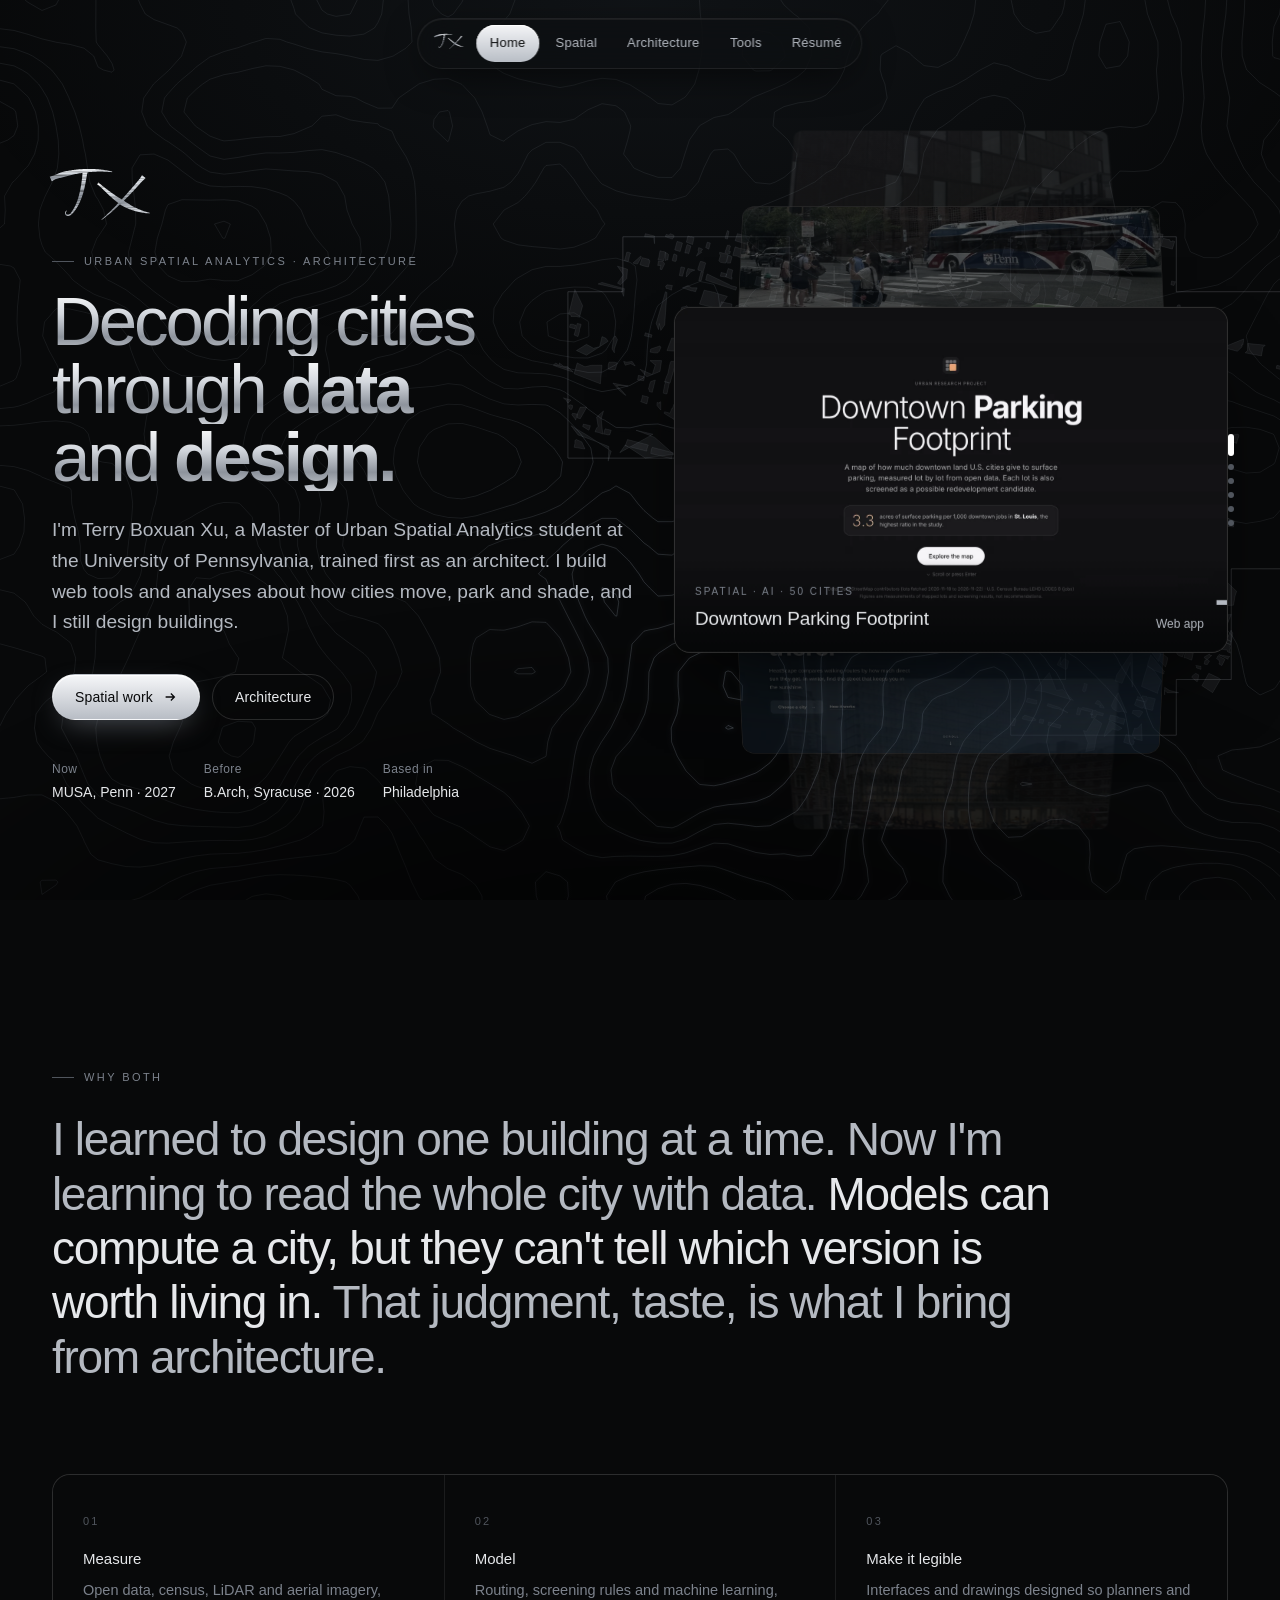
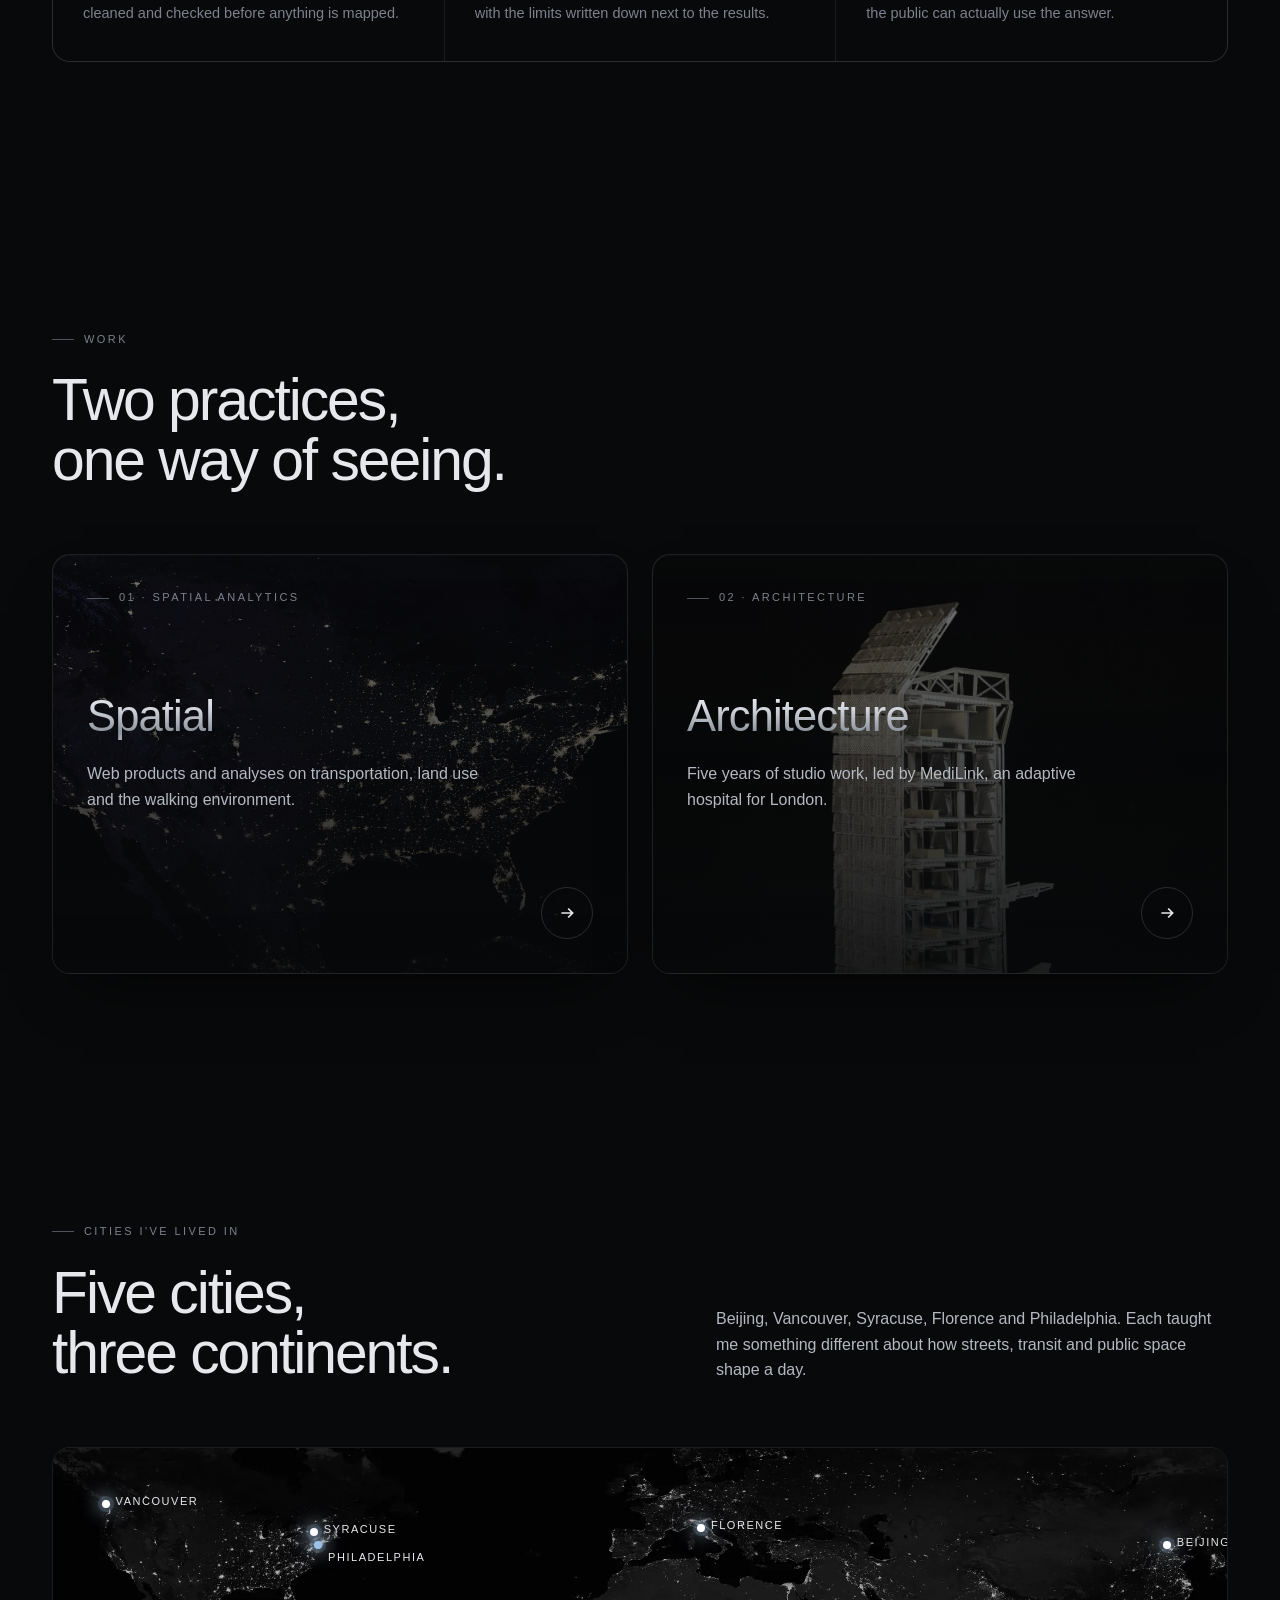
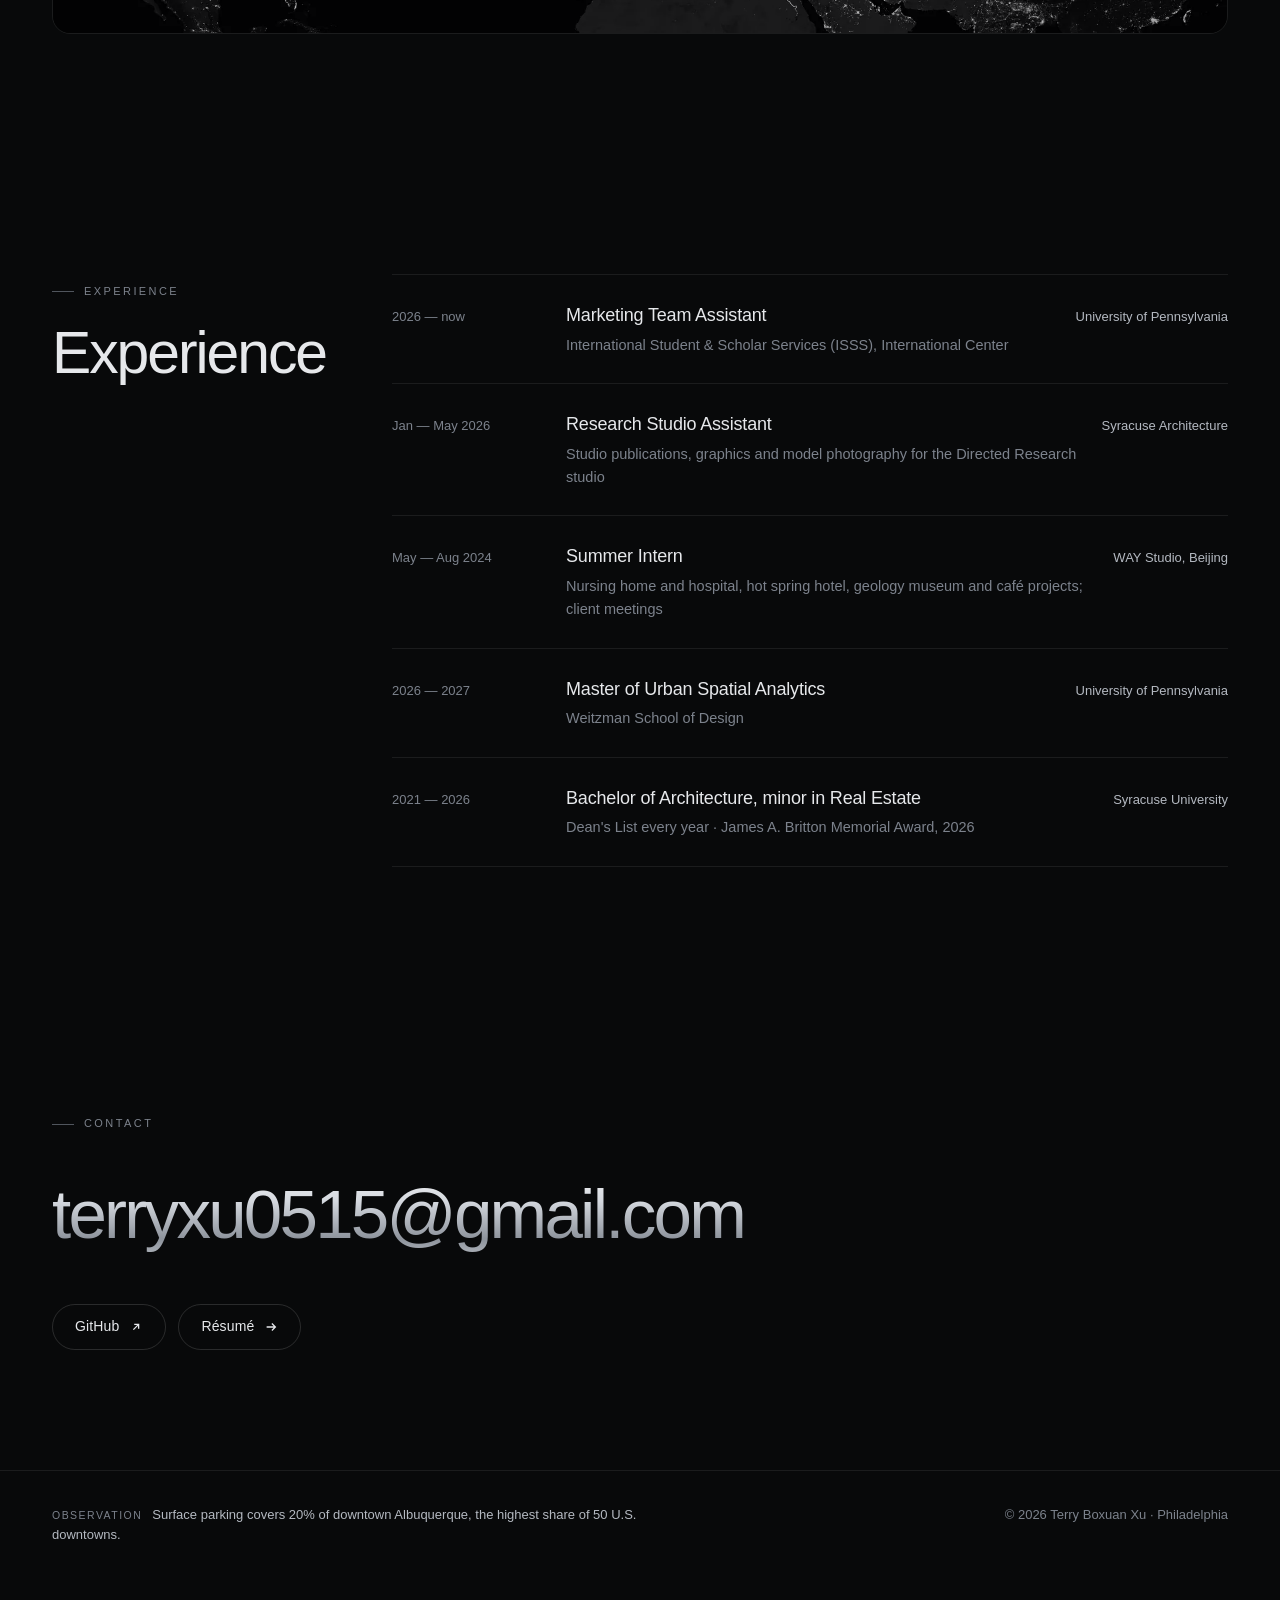
==== commit 9145ff52: "Redesign: dark metallic theme, separate spatial and architecture pages, flipbook portfolio, tools an" ====
--- a/index.html
+++ b/index.html
@@ -1,310 +1,93 @@
 <!DOCTYPE html>
 <html lang="en">
 <head>
-  <meta charset="utf-8">
-  <meta name="viewport" content="width=device-width, initial-scale=1">
-  <title>Terry Boxuan Xu · Urban Spatial Analytics & Design</title>
-  <meta name="description" content="Portfolio of Terry Boxuan Xu: urban spatial analytics, transportation and planning data, and architecture. MUSA at the University of Pennsylvania.">
-  <meta property="og:title" content="Terry Boxuan Xu · Urban Spatial Analytics & Design">
-  <meta property="og:description" content="Spatial data, transportation and planning analysis, and architecture.">
-  <meta property="og:image" content="https://terbear15.github.io/assets/img/parking-cities.jpg">
-  <link rel="icon" href="data:image/svg+xml,<svg xmlns='http://www.w3.org/2000/svg' viewBox='0 0 64 64'><rect width='64' height='64' rx='16' fill='%230a6cff'/><text x='50%25' y='56%25' font-family='Arial' font-weight='700' font-size='28' fill='white' text-anchor='middle' dominant-baseline='middle'>TX</text></svg>">
-  <link rel="preconnect" href="https://fonts.googleapis.com">
-  <link rel="preconnect" href="https://fonts.gstatic.com" crossorigin>
-  <link href="https://fonts.googleapis.com/css2?family=Inter:wght@400;500;600;700&display=swap" rel="stylesheet">
-  <link rel="stylesheet" href="assets/css/site.css">
+<meta charset="utf-8">
+<meta name="viewport" content="width=device-width, initial-scale=1">
+<title>Terry Boxuan Xu · Urban Spatial Analytics & Architecture</title>
+<meta name="description" content="Terry Boxuan Xu: urban spatial analytics (transportation, land use, data) and architecture. MUSA, University of Pennsylvania.">
+<meta property="og:title" content="Terry Boxuan Xu · Urban Spatial Analytics & Architecture">
+<meta property="og:description" content="Terry Boxuan Xu: urban spatial analytics (transportation, land use, data) and architecture. MUSA, University of Pennsylvania.">
+<meta property="og:image" content="https://terbear15.github.io/assets/img2/og.jpg">
+<meta name="theme-color" content="#08090a">
+<link rel="icon" href="assets/img2/favicon.svg" type="image/svg+xml">
+<link rel="stylesheet" href="assets/css/main.css">
+
 </head>
-<body>
-  <div class="ambient" aria-hidden="true"><span></span><span></span><span></span><span></span></div>
-  <div class="grid-lines" aria-hidden="true"></div>
+<body data-root="">
+<div class="bg" data-plans="on" data-src="assets/data/city-plans.json" aria-hidden="true"></div>
+<div class="cursor-light" aria-hidden="true"></div>
+<div class="progress" aria-hidden="true"></div>
+<nav class="nav" aria-label="Main"><a href="index.html" aria-label="Home" class="mark"><svg class="sig" viewBox="0 0 240 145" xmlns="http://www.w3.org/2000/svg" aria-label="TX signature" role="img"><defs><linearGradient id="ng" x1="0" y1="0" x2=".3" y2="1"><stop offset="0" stop-color="#fff"/><stop offset=".42" stop-color="#d6dbe1"/><stop offset=".7" stop-color="#8b919a"/><stop offset="1" stop-color="#d2d6dc"/></linearGradient><filter id="ni" x="-8%" y="-8%" width="116%" height="116%"><feTurbulence type="fractalNoise" baseFrequency=".9" numOctaves="2" seed="3" result="n"/><feDisplacementMap in="SourceGraphic" in2="n" scale="2.6" xChannelSelector="R" yChannelSelector="G" result="d"/><feTurbulence type="fractalNoise" baseFrequency=".02 .45" numOctaves="1" seed="9" result="s"/><feColorMatrix in="s" type="matrix" values="0 0 0 0 1  0 0 0 0 1  0 0 0 0 1  0 0 0 -1.15 1.5" result="sa"/><feComposite in="d" in2="sa" operator="in"/></filter><mask id="nm0" maskUnits="userSpaceOnUse"><path class="draw" d="M14.0 48.0 L15.5 47.3 L17.1 46.6 L18.6 45.9 L20.3 45.3 L21.9 44.6 L23.6 44.0 L25.3 43.3 L27.0 42.7 L28.8 42.1 L30.6 41.5 L32.4 40.9 L34.2 40.3 L36.1 39.7 L38.0 39.2 L39.9 38.6 L41.8 38.1 L43.8 37.6 L45.8 37.1 L47.8 36.6 L49.9 36.1 L51.9 35.7 L54.0 35.2 L56.1 34.8 L58.2 34.4 L60.3 34.0 L62.5 33.6 L64.6 33.2 L66.8 32.9 L69.0 32.6 L71.2 32.2 L73.5 32.0 L75.7 31.7 L78.0 31.4 L80.3 31.2 L82.5 31.0 L84.8 30.8 L87.2 30.6 L89.5 30.5 L91.8 30.3 L94.1 30.2 L96.5 30.1 L98.9 30.1 L101.2 30.0 L103.6 30.0 L106.0 30.0 L108.4 30.0 L110.7 30.1 L113.1 30.1 L115.5 30.2 L117.9 30.4 L120.3 30.5 L122.7 30.7 L125.2 30.9 L127.6 31.1 L130.0 31.3 L132.4 31.6 L134.8 31.9 L137.2 32.3 L139.6 32.6 L142.0 33.0" stroke="#fff" stroke-width="16" fill="none" stroke-linecap="round"/></mask><mask id="nm1" maskUnits="userSpaceOnUse"><path class="draw" d="M86.0 29.0 L85.8 30.7 L85.6 32.3 L85.4 34.0 L85.2 35.6 L85.0 37.3 L84.8 39.0 L84.5 40.6 L84.3 42.3 L84.1 44.0 L83.8 45.7 L83.6 47.4 L83.4 49.0 L83.1 50.7 L82.8 52.4 L82.6 54.1 L82.3 55.7 L82.0 57.4 L81.7 59.1 L81.4 60.7 L81.1 62.4 L80.8 64.1 L80.5 65.7 L80.1 67.4 L79.8 69.0 L79.4 70.7 L79.0 72.3 L78.6 73.9 L78.2 75.5 L77.8 77.1 L77.4 78.8 L76.9 80.3 L76.5 81.9 L76.0 83.5 L75.5 85.1 L75.0 86.6 L74.5 88.2 L73.9 89.7 L73.4 91.2 L72.8 92.8 L72.2 94.3 L71.6 95.7 L71.0 97.2 L70.3 98.7 L69.7 100.1 L69.0 101.6 L68.3 103.0 L67.5 104.4 L66.8 105.8 L66.0 107.1 L65.2 108.5 L64.4 109.8 L63.6 111.1 L62.7 112.4 L61.8 113.7 L60.9 115.0 L60.0 116.2 L59.0 117.5 L58.0 118.7 L57.0 119.8 L56.0 121.0" stroke="#fff" stroke-width="16" fill="none" stroke-linecap="round"/></mask><mask id="nm2" maskUnits="userSpaceOnUse"><path class="draw" d="M56.0 121.0 L55.6 121.3 L55.2 121.6 L54.8 121.8 L54.4 122.0 L54.0 122.3 L53.6 122.5 L53.3 122.6 L52.9 122.8 L52.5 122.9 L52.1 123.1 L51.8 123.2 L51.4 123.2 L51.1 123.3 L50.7 123.4 L50.4 123.4 L50.0 123.4 L49.7 123.5 L49.4 123.5 L49.1 123.4 L48.8 123.4 L48.5 123.4 L48.2 123.3 L47.9 123.2 L47.6 123.1 L47.4 123.0 L47.1 122.9 L46.9 122.8 L46.7 122.7 L46.5 122.5 L46.2 122.4 L46.1 122.2 L45.9 122.0 L45.7 121.8 L45.5 121.6 L45.4 121.4 L45.3 121.2 L45.2 121.0 L45.1 120.8 L45.0 120.5 L44.9 120.3 L44.8 120.0 L44.8 119.7 L44.8 119.5 L44.7 119.2 L44.8 118.9 L44.8 118.6 L44.8 118.3 L44.9 118.0 L44.9 117.7 L45.0 117.4 L45.1 117.0 L45.3 116.7 L45.4 116.4 L45.6 116.1 L45.8 115.7 L46.0 115.4 L46.2 115.0 L46.4 114.7 L46.7 114.3 L47.0 114.0" stroke="#fff" stroke-width="16" fill="none" stroke-linecap="round"/></mask><mask id="nm3" maskUnits="userSpaceOnUse"><path class="draw" d="M112.0 57.0 L113.4 58.2 L114.8 59.3 L116.2 60.5 L117.6 61.7 L119.1 62.9 L120.5 64.1 L121.9 65.4 L123.3 66.6 L124.8 67.8 L126.2 69.1 L127.7 70.3 L129.2 71.6 L130.7 72.9 L132.2 74.1 L133.7 75.4 L135.2 76.7 L136.7 77.9 L138.2 79.2 L139.8 80.5 L141.3 81.7 L142.9 83.0 L144.5 84.3 L146.1 85.5 L147.7 86.7 L149.3 88.0 L151.0 89.2 L152.7 90.4 L154.3 91.6 L156.0 92.8 L157.8 94.0 L159.5 95.2 L161.2 96.3 L163.0 97.5 L164.8 98.6 L166.6 99.7 L168.4 100.8 L170.3 101.8 L172.2 102.9 L174.1 103.9 L176.0 104.9 L177.9 105.9 L179.9 106.9 L181.9 107.8 L183.9 108.7 L186.0 109.6 L188.0 110.4 L190.1 111.3 L192.3 112.1 L194.4 112.8 L196.6 113.6 L198.8 114.3 L201.0 114.9 L203.3 115.6 L205.6 116.2 L207.9 116.7 L210.3 117.3 L212.6 117.8 L215.1 118.2 L217.5 118.6 L220.0 119.0" stroke="#fff" stroke-width="16" fill="none" stroke-linecap="round"/></mask><mask id="nm4" maskUnits="userSpaceOnUse"><path class="draw" d="M208.0 43.0 L206.9 44.3 L205.8 45.6 L204.7 46.9 L203.5 48.3 L202.4 49.6 L201.2 51.0 L200.0 52.3 L198.9 53.7 L197.7 55.1 L196.5 56.5 L195.3 57.9 L194.0 59.3 L192.8 60.7 L191.6 62.1 L190.3 63.5 L189.0 65.0 L187.8 66.4 L186.5 67.9 L185.2 69.3 L183.9 70.8 L182.5 72.2 L181.2 73.7 L179.8 75.2 L178.5 76.7 L177.1 78.2 L175.7 79.7 L174.3 81.2 L172.9 82.7 L171.4 84.2 L170.0 85.8 L168.5 87.3 L167.1 88.8 L165.6 90.3 L164.1 91.9 L162.6 93.4 L161.1 95.0 L159.5 96.5 L158.0 98.1 L156.4 99.7 L154.8 101.2 L153.2 102.8 L151.6 104.4 L150.0 105.9 L148.3 107.5 L146.7 109.1 L145.0 110.7 L143.3 112.3 L141.6 113.8 L139.9 115.4 L138.2 117.0 L136.4 118.6 L134.7 120.2 L132.9 121.8 L131.1 123.4 L129.3 125.0 L127.5 126.6 L125.6 128.2 L123.8 129.8 L121.9 131.4 L120.0 133.0" stroke="#fff" stroke-width="16" fill="none" stroke-linecap="round"/></mask></defs><g filter="url(#ni)" fill="url(#ng)"><path d="M16.1 52.5 L17.6 51.9 L19.0 51.1 L20.4 50.1 L21.9 49.3 L23.5 48.6 L25.1 47.9 L26.8 47.4 L28.5 47.0 L30.3 46.5 L32.1 46.1 L33.9 45.7 L35.8 45.3 L37.7 45.0 L39.5 44.4 L41.4 43.9 L43.2 43.3 L45.1 42.7 L47.1 42.2 L49.0 41.6 L51.0 41.1 L53.0 40.6 L55.0 40.1 L57.0 39.6 L59.1 39.1 L61.2 38.6 L63.3 38.2 L65.4 37.7 L67.5 37.3 L69.7 36.9 L71.8 36.5 L74.0 36.1 L76.2 35.7 L78.4 35.4 L80.6 35.0 L82.9 34.7 L85.1 34.4 L87.4 34.2 L89.7 33.9 L92.0 33.7 L94.3 33.4 L96.6 33.2 L98.9 33.1 L101.3 32.9 L103.6 32.8 L106.0 32.7 L108.3 32.6 L110.7 32.5 L113.1 32.4 L115.4 32.4 L117.8 32.4 L120.2 32.4 L122.6 32.5 L125.0 32.6 L127.4 32.7 L129.8 32.8 L132.2 32.9 L134.6 33.1 L137.0 33.3 L139.5 33.5 L141.9 33.8 L142.1 32.2 L139.7 31.7 L137.3 31.2 L134.9 30.7 L132.5 30.3 L130.1 29.9 L127.7 29.5 L125.3 29.2 L122.9 28.9 L120.5 28.6 L118.0 28.3 L115.6 28.1 L113.2 27.8 L110.8 27.7 L108.4 27.5 L106.0 27.3 L103.6 27.2 L101.2 27.1 L98.8 27.1 L96.4 27.0 L94.0 27.0 L91.6 27.0 L89.3 27.0 L86.9 27.1 L84.6 27.1 L82.2 27.2 L79.9 27.4 L77.6 27.5 L75.3 27.7 L73.0 27.8 L70.7 28.0 L68.4 28.2 L66.2 28.5 L63.9 28.8 L61.7 29.0 L59.5 29.3 L57.3 29.7 L55.1 30.0 L53.0 30.3 L50.8 30.7 L48.7 31.1 L46.6 31.5 L44.5 32.0 L42.5 32.4 L40.5 32.9 L38.4 33.4 L36.5 33.9 L34.5 34.5 L32.7 35.3 L30.8 36.0 L29.0 36.8 L27.2 37.6 L25.5 38.4 L23.8 39.2 L22.1 40.0 L20.3 40.7 L18.6 41.3 L16.9 41.7 L15.1 42.2 L13.4 42.7 L11.9 43.5Z" mask="url(#nm0)"/><path d="M79.8 28.2 L79.7 29.9 L79.8 31.6 L80.0 33.3 L80.1 35.0 L80.1 36.7 L80.0 38.4 L79.9 40.0 L79.7 41.7 L79.6 43.4 L79.4 45.0 L79.2 46.7 L79.0 48.4 L78.8 50.1 L78.6 51.7 L78.4 53.4 L78.1 55.0 L77.9 56.7 L77.6 58.3 L77.4 60.0 L77.1 61.6 L76.8 63.3 L76.5 64.9 L76.2 66.5 L75.9 68.2 L75.6 69.8 L75.3 71.4 L75.0 73.0 L74.6 74.6 L74.3 76.2 L73.9 77.8 L73.5 79.4 L73.1 80.9 L72.7 82.5 L72.3 84.1 L71.8 85.6 L71.4 87.1 L70.9 88.6 L70.4 90.2 L69.9 91.6 L69.4 93.1 L68.9 94.6 L68.3 96.1 L67.8 97.5 L67.2 99.0 L66.6 100.4 L65.9 101.8 L65.3 103.2 L64.6 104.6 L63.9 105.9 L63.2 107.3 L62.5 108.6 L61.7 109.9 L61.0 111.3 L60.2 112.5 L59.3 113.8 L58.5 115.1 L57.6 116.3 L56.7 117.5 L55.8 118.7 L54.8 119.9 L57.2 122.1 L58.3 120.9 L59.4 119.8 L60.5 118.6 L61.5 117.4 L62.5 116.2 L63.5 114.9 L64.5 113.6 L65.4 112.3 L66.3 111.0 L67.2 109.7 L68.1 108.3 L69.0 107.0 L69.8 105.6 L70.6 104.2 L71.4 102.7 L72.2 101.3 L72.9 99.8 L73.6 98.4 L74.3 96.9 L75.0 95.4 L75.7 93.9 L76.3 92.3 L77.0 90.8 L77.6 89.2 L78.2 87.7 L78.7 86.1 L79.3 84.5 L79.8 82.9 L80.4 81.3 L80.9 79.7 L81.4 78.1 L81.8 76.4 L82.3 74.8 L82.7 73.2 L83.2 71.5 L83.6 69.9 L84.0 68.2 L84.4 66.5 L84.8 64.9 L85.1 63.2 L85.5 61.5 L85.8 59.8 L86.2 58.1 L86.5 56.4 L86.8 54.7 L87.1 53.1 L87.4 51.4 L87.7 49.7 L88.0 48.0 L88.3 46.3 L88.6 44.6 L88.9 42.9 L89.2 41.3 L89.5 39.6 L89.9 37.9 L90.3 36.3 L90.8 34.6 L91.4 33.0 L91.9 31.4 L92.2 29.8Z" mask="url(#nm1)"/><path d="M55.1 119.7 L54.7 120.0 L54.3 120.2 L54.0 120.5 L53.7 120.7 L53.3 120.9 L53.0 121.1 L52.7 121.2 L52.3 121.4 L52.0 121.5 L51.7 121.7 L51.4 121.8 L51.1 121.8 L50.8 121.9 L50.5 122.0 L50.2 122.0 L50.0 122.1 L49.7 122.1 L49.4 122.1 L49.2 122.1 L48.9 122.1 L48.7 122.1 L48.5 122.0 L48.3 122.0 L48.1 121.9 L47.9 121.9 L47.7 121.8 L47.5 121.7 L47.3 121.6 L47.2 121.5 L47.0 121.4 L46.9 121.3 L46.7 121.2 L46.6 121.1 L46.5 121.0 L46.4 120.8 L46.3 120.7 L46.2 120.5 L46.1 120.3 L46.0 120.2 L45.9 120.0 L45.8 119.8 L45.8 119.6 L45.8 119.4 L45.7 119.2 L45.7 118.9 L45.7 118.7 L45.7 118.4 L45.7 118.2 L45.8 117.9 L45.8 117.6 L45.9 117.3 L46.0 117.0 L46.1 116.7 L46.2 116.4 L46.4 116.1 L46.6 115.8 L46.8 115.4 L47.0 115.1 L47.2 114.7 L47.5 114.4 L46.5 113.6 L46.2 114.0 L45.9 114.3 L45.6 114.7 L45.4 115.0 L45.1 115.4 L44.9 115.7 L44.7 116.1 L44.5 116.4 L44.4 116.8 L44.2 117.1 L44.1 117.5 L44.0 117.8 L43.9 118.2 L43.8 118.5 L43.8 118.8 L43.8 119.2 L43.8 119.5 L43.8 119.9 L43.8 120.2 L43.9 120.5 L43.9 120.8 L44.0 121.2 L44.2 121.5 L44.3 121.8 L44.4 122.1 L44.6 122.3 L44.8 122.6 L45.0 122.8 L45.2 123.1 L45.5 123.3 L45.7 123.5 L46.0 123.7 L46.3 123.9 L46.6 124.1 L46.9 124.2 L47.2 124.4 L47.6 124.5 L47.9 124.6 L48.2 124.7 L48.6 124.7 L49.0 124.8 L49.3 124.8 L49.7 124.8 L50.1 124.8 L50.5 124.8 L50.9 124.8 L51.3 124.7 L51.7 124.7 L52.2 124.6 L52.6 124.4 L53.0 124.3 L53.4 124.2 L53.9 124.0 L54.3 123.8 L54.7 123.6 L55.2 123.4 L55.6 123.1 L56.1 122.9 L56.5 122.6 L56.9 122.3Z" mask="url(#nm2)"/><path d="M110.6 58.7 L111.9 59.9 L113.3 61.1 L114.8 62.2 L116.2 63.4 L117.6 64.6 L119.0 65.9 L120.4 67.2 L121.7 68.5 L123.1 69.8 L124.5 71.2 L125.9 72.5 L127.3 73.9 L128.7 75.2 L130.1 76.6 L131.5 77.9 L133.0 79.3 L134.4 80.7 L135.9 82.1 L137.4 83.4 L138.9 84.8 L140.4 86.2 L141.9 87.5 L143.5 88.9 L145.0 90.3 L146.6 91.6 L148.2 92.9 L149.9 94.3 L151.5 95.6 L153.2 96.9 L154.9 98.2 L156.6 99.5 L158.3 100.8 L160.1 102.1 L161.9 103.2 L163.9 104.3 L165.8 105.3 L167.8 106.3 L169.8 107.2 L171.8 108.2 L173.9 109.1 L175.9 110.0 L178.0 110.8 L180.2 111.6 L182.3 112.4 L184.5 113.1 L186.7 113.8 L188.9 114.5 L191.1 115.1 L193.4 115.7 L195.7 116.3 L198.0 116.8 L200.3 117.3 L202.7 117.8 L205.1 118.2 L207.5 118.5 L209.9 118.8 L212.4 119.1 L214.9 119.4 L217.4 119.5 L219.9 119.7 L220.1 118.3 L217.7 117.7 L215.3 117.1 L212.9 116.4 L210.6 115.7 L208.3 115.0 L206.1 114.2 L203.9 113.4 L201.7 112.6 L199.6 111.7 L197.5 110.8 L195.4 109.9 L193.4 109.0 L191.4 108.0 L189.4 107.1 L187.5 106.1 L185.5 105.0 L183.7 104.0 L181.8 102.9 L180.0 101.9 L178.1 100.8 L176.3 99.7 L174.6 98.5 L172.8 97.4 L171.1 96.3 L169.4 95.1 L167.7 94.0 L166.0 92.8 L164.2 91.8 L162.4 90.8 L160.6 89.8 L158.9 88.7 L157.2 87.6 L155.5 86.6 L153.8 85.5 L152.1 84.4 L150.4 83.2 L148.7 82.1 L147.1 81.0 L145.4 79.8 L143.8 78.7 L142.2 77.5 L140.6 76.4 L139.0 75.2 L137.4 74.0 L135.8 72.9 L134.2 71.7 L132.7 70.5 L131.1 69.4 L129.6 68.2 L128.0 67.0 L126.5 65.9 L125.0 64.7 L123.5 63.6 L122.0 62.4 L120.5 61.2 L119.1 60.0 L117.7 58.8 L116.3 57.6 L114.9 56.4 L113.4 55.3Z" mask="url(#nm3)"/><path d="M204.4 39.9 L203.3 41.3 L202.4 42.8 L201.5 44.2 L200.5 45.7 L199.5 47.2 L198.4 48.6 L197.3 50.0 L196.2 51.4 L195.0 52.8 L193.9 54.2 L192.7 55.6 L191.5 57.0 L190.3 58.5 L189.0 59.9 L187.8 61.3 L186.6 62.8 L185.3 64.2 L184.0 65.7 L182.8 67.2 L181.5 68.6 L180.2 70.1 L178.9 71.6 L177.6 73.1 L176.2 74.6 L174.9 76.2 L173.5 77.7 L172.2 79.2 L170.8 80.8 L169.4 82.3 L168.0 83.9 L166.6 85.4 L165.2 87.0 L163.8 88.6 L162.3 90.1 L160.8 91.7 L159.4 93.3 L157.9 94.9 L156.4 96.5 L154.9 98.1 L153.3 99.7 L151.8 101.3 L150.2 102.9 L148.7 104.6 L147.1 106.2 L145.5 107.8 L143.9 109.5 L142.2 111.1 L140.6 112.7 L138.9 114.4 L137.2 116.0 L135.6 117.6 L133.8 119.3 L132.1 120.9 L130.4 122.6 L128.6 124.3 L126.9 125.9 L125.1 127.6 L123.3 129.2 L121.5 130.9 L119.6 132.5 L120.4 133.5 L122.3 131.9 L124.3 130.4 L126.2 128.8 L128.1 127.3 L130.0 125.8 L131.8 124.2 L133.7 122.7 L135.5 121.1 L137.3 119.6 L139.1 118.1 L140.9 116.5 L142.7 115.0 L144.4 113.4 L146.2 111.9 L147.9 110.4 L149.6 108.8 L151.3 107.3 L153.0 105.8 L154.6 104.2 L156.3 102.7 L157.9 101.2 L159.5 99.7 L161.2 98.2 L162.7 96.6 L164.3 95.1 L165.9 93.6 L167.4 92.1 L169.0 90.6 L170.5 89.1 L172.0 87.6 L173.5 86.1 L174.9 84.7 L176.4 83.2 L177.9 81.7 L179.3 80.2 L180.7 78.8 L182.1 77.3 L183.5 75.8 L184.9 74.4 L186.2 72.9 L187.6 71.5 L188.9 70.0 L190.2 68.6 L191.5 67.2 L192.8 65.7 L194.1 64.3 L195.4 62.9 L196.6 61.5 L197.9 60.1 L199.1 58.7 L200.3 57.4 L201.5 56.0 L202.8 54.7 L204.0 53.3 L205.2 52.1 L206.5 50.8 L207.8 49.6 L209.2 48.5 L210.4 47.3 L211.6 46.1Z" mask="url(#nm4)"/></g></svg></a><a class="link active" href="index.html">Home</a><a class="link" href="spatial.html">Spatial</a><a class="link" href="architecture.html">Architecture</a><a class="link hide-sm" href="tools.html">Tools</a><a class="link" href="resume.html">Résumé</a></nav>
+<main>
 
-  <nav class="nav glass" aria-label="Main">
-    <a class="brand" href="#top">Terry Xu</a>
-    <a class="link" href="#spatial">Spatial</a>
-    <a class="link" href="#architecture">Architecture</a>
-    <a class="link" href="#about">About</a>
-    <a class="link" href="#contact">Contact</a>
-  </nav>
+<header class="hero">
+  <div class="wrap hero-grid">
+    <div>
+      <div class="rv"><svg class="sig anim" viewBox="0 0 240 145" xmlns="http://www.w3.org/2000/svg" aria-label="TX signature" role="img"><defs><linearGradient id="hg" x1="0" y1="0" x2=".3" y2="1"><stop offset="0" stop-color="#fff"/><stop offset=".42" stop-color="#d6dbe1"/><stop offset=".7" stop-color="#8b919a"/><stop offset="1" stop-color="#d2d6dc"/></linearGradient><filter id="hi" x="-8%" y="-8%" width="116%" height="116%"><feTurbulence type="fractalNoise" baseFrequency=".9" numOctaves="2" seed="3" result="n"/><feDisplacementMap in="SourceGraphic" in2="n" scale="2.6" xChannelSelector="R" yChannelSelector="G" result="d"/><feTurbulence type="fractalNoise" baseFrequency=".02 .45" numOctaves="1" seed="9" result="s"/><feColorMatrix in="s" type="matrix" values="0 0 0 0 1  0 0 0 0 1  0 0 0 0 1  0 0 0 -1.15 1.5" result="sa"/><feComposite in="d" in2="sa" operator="in"/></filter><mask id="hm0" maskUnits="userSpaceOnUse"><path class="draw" d="M14.0 48.0 L15.5 47.3 L17.1 46.6 L18.6 45.9 L20.3 45.3 L21.9 44.6 L23.6 44.0 L25.3 43.3 L27.0 42.7 L28.8 42.1 L30.6 41.5 L32.4 40.9 L34.2 40.3 L36.1 39.7 L38.0 39.2 L39.9 38.6 L41.8 38.1 L43.8 37.6 L45.8 37.1 L47.8 36.6 L49.9 36.1 L51.9 35.7 L54.0 35.2 L56.1 34.8 L58.2 34.4 L60.3 34.0 L62.5 33.6 L64.6 33.2 L66.8 32.9 L69.0 32.6 L71.2 32.2 L73.5 32.0 L75.7 31.7 L78.0 31.4 L80.3 31.2 L82.5 31.0 L84.8 30.8 L87.2 30.6 L89.5 30.5 L91.8 30.3 L94.1 30.2 L96.5 30.1 L98.9 30.1 L101.2 30.0 L103.6 30.0 L106.0 30.0 L108.4 30.0 L110.7 30.1 L113.1 30.1 L115.5 30.2 L117.9 30.4 L120.3 30.5 L122.7 30.7 L125.2 30.9 L127.6 31.1 L130.0 31.3 L132.4 31.6 L134.8 31.9 L137.2 32.3 L139.6 32.6 L142.0 33.0" stroke="#fff" stroke-width="16" fill="none" stroke-linecap="round"/></mask><mask id="hm1" maskUnits="userSpaceOnUse"><path class="draw" d="M86.0 29.0 L85.8 30.7 L85.6 32.3 L85.4 34.0 L85.2 35.6 L85.0 37.3 L84.8 39.0 L84.5 40.6 L84.3 42.3 L84.1 44.0 L83.8 45.7 L83.6 47.4 L83.4 49.0 L83.1 50.7 L82.8 52.4 L82.6 54.1 L82.3 55.7 L82.0 57.4 L81.7 59.1 L81.4 60.7 L81.1 62.4 L80.8 64.1 L80.5 65.7 L80.1 67.4 L79.8 69.0 L79.4 70.7 L79.0 72.3 L78.6 73.9 L78.2 75.5 L77.8 77.1 L77.4 78.8 L76.9 80.3 L76.5 81.9 L76.0 83.5 L75.5 85.1 L75.0 86.6 L74.5 88.2 L73.9 89.7 L73.4 91.2 L72.8 92.8 L72.2 94.3 L71.6 95.7 L71.0 97.2 L70.3 98.7 L69.7 100.1 L69.0 101.6 L68.3 103.0 L67.5 104.4 L66.8 105.8 L66.0 107.1 L65.2 108.5 L64.4 109.8 L63.6 111.1 L62.7 112.4 L61.8 113.7 L60.9 115.0 L60.0 116.2 L59.0 117.5 L58.0 118.7 L57.0 119.8 L56.0 121.0" stroke="#fff" stroke-width="16" fill="none" stroke-linecap="round"/></mask><mask id="hm2" maskUnits="userSpaceOnUse"><path class="draw" d="M56.0 121.0 L55.6 121.3 L55.2 121.6 L54.8 121.8 L54.4 122.0 L54.0 122.3 L53.6 122.5 L53.3 122.6 L52.9 122.8 L52.5 122.9 L52.1 123.1 L51.8 123.2 L51.4 123.2 L51.1 123.3 L50.7 123.4 L50.4 123.4 L50.0 123.4 L49.7 123.5 L49.4 123.5 L49.1 123.4 L48.8 123.4 L48.5 123.4 L48.2 123.3 L47.9 123.2 L47.6 123.1 L47.4 123.0 L47.1 122.9 L46.9 122.8 L46.7 122.7 L46.5 122.5 L46.2 122.4 L46.1 122.2 L45.9 122.0 L45.7 121.8 L45.5 121.6 L45.4 121.4 L45.3 121.2 L45.2 121.0 L45.1 120.8 L45.0 120.5 L44.9 120.3 L44.8 120.0 L44.8 119.7 L44.8 119.5 L44.7 119.2 L44.8 118.9 L44.8 118.6 L44.8 118.3 L44.9 118.0 L44.9 117.7 L45.0 117.4 L45.1 117.0 L45.3 116.7 L45.4 116.4 L45.6 116.1 L45.8 115.7 L46.0 115.4 L46.2 115.0 L46.4 114.7 L46.7 114.3 L47.0 114.0" stroke="#fff" stroke-width="16" fill="none" stroke-linecap="round"/></mask><mask id="hm3" maskUnits="userSpaceOnUse"><path class="draw" d="M112.0 57.0 L113.4 58.2 L114.8 59.3 L116.2 60.5 L117.6 61.7 L119.1 62.9 L120.5 64.1 L121.9 65.4 L123.3 66.6 L124.8 67.8 L126.2 69.1 L127.7 70.3 L129.2 71.6 L130.7 72.9 L132.2 74.1 L133.7 75.4 L135.2 76.7 L136.7 77.9 L138.2 79.2 L139.8 80.5 L141.3 81.7 L142.9 83.0 L144.5 84.3 L146.1 85.5 L147.7 86.7 L149.3 88.0 L151.0 89.2 L152.7 90.4 L154.3 91.6 L156.0 92.8 L157.8 94.0 L159.5 95.2 L161.2 96.3 L163.0 97.5 L164.8 98.6 L166.6 99.7 L168.4 100.8 L170.3 101.8 L172.2 102.9 L174.1 103.9 L176.0 104.9 L177.9 105.9 L179.9 106.9 L181.9 107.8 L183.9 108.7 L186.0 109.6 L188.0 110.4 L190.1 111.3 L192.3 112.1 L194.4 112.8 L196.6 113.6 L198.8 114.3 L201.0 114.9 L203.3 115.6 L205.6 116.2 L207.9 116.7 L210.3 117.3 L212.6 117.8 L215.1 118.2 L217.5 118.6 L220.0 119.0" stroke="#fff" stroke-width="16" fill="none" stroke-linecap="round"/></mask><mask id="hm4" maskUnits="userSpaceOnUse"><path class="draw" d="M208.0 43.0 L206.9 44.3 L205.8 45.6 L204.7 46.9 L203.5 48.3 L202.4 49.6 L201.2 51.0 L200.0 52.3 L198.9 53.7 L197.7 55.1 L196.5 56.5 L195.3 57.9 L194.0 59.3 L192.8 60.7 L191.6 62.1 L190.3 63.5 L189.0 65.0 L187.8 66.4 L186.5 67.9 L185.2 69.3 L183.9 70.8 L182.5 72.2 L181.2 73.7 L179.8 75.2 L178.5 76.7 L177.1 78.2 L175.7 79.7 L174.3 81.2 L172.9 82.7 L171.4 84.2 L170.0 85.8 L168.5 87.3 L167.1 88.8 L165.6 90.3 L164.1 91.9 L162.6 93.4 L161.1 95.0 L159.5 96.5 L158.0 98.1 L156.4 99.7 L154.8 101.2 L153.2 102.8 L151.6 104.4 L150.0 105.9 L148.3 107.5 L146.7 109.1 L145.0 110.7 L143.3 112.3 L141.6 113.8 L139.9 115.4 L138.2 117.0 L136.4 118.6 L134.7 120.2 L132.9 121.8 L131.1 123.4 L129.3 125.0 L127.5 126.6 L125.6 128.2 L123.8 129.8 L121.9 131.4 L120.0 133.0" stroke="#fff" stroke-width="16" fill="none" stroke-linecap="round"/></mask></defs><g filter="url(#hi)" fill="url(#hg)"><path d="M16.1 52.5 L17.6 51.9 L19.0 51.1 L20.4 50.1 L21.9 49.3 L23.5 48.6 L25.1 47.9 L26.8 47.4 L28.5 47.0 L30.3 46.5 L32.1 46.1 L33.9 45.7 L35.8 45.3 L37.7 45.0 L39.5 44.4 L41.4 43.9 L43.2 43.3 L45.1 42.7 L47.1 42.2 L49.0 41.6 L51.0 41.1 L53.0 40.6 L55.0 40.1 L57.0 39.6 L59.1 39.1 L61.2 38.6 L63.3 38.2 L65.4 37.7 L67.5 37.3 L69.7 36.9 L71.8 36.5 L74.0 36.1 L76.2 35.7 L78.4 35.4 L80.6 35.0 L82.9 34.7 L85.1 34.4 L87.4 34.2 L89.7 33.9 L92.0 33.7 L94.3 33.4 L96.6 33.2 L98.9 33.1 L101.3 32.9 L103.6 32.8 L106.0 32.7 L108.3 32.6 L110.7 32.5 L113.1 32.4 L115.4 32.4 L117.8 32.4 L120.2 32.4 L122.6 32.5 L125.0 32.6 L127.4 32.7 L129.8 32.8 L132.2 32.9 L134.6 33.1 L137.0 33.3 L139.5 33.5 L141.9 33.8 L142.1 32.2 L139.7 31.7 L137.3 31.2 L134.9 30.7 L132.5 30.3 L130.1 29.9 L127.7 29.5 L125.3 29.2 L122.9 28.9 L120.5 28.6 L118.0 28.3 L115.6 28.1 L113.2 27.8 L110.8 27.7 L108.4 27.5 L106.0 27.3 L103.6 27.2 L101.2 27.1 L98.8 27.1 L96.4 27.0 L94.0 27.0 L91.6 27.0 L89.3 27.0 L86.9 27.1 L84.6 27.1 L82.2 27.2 L79.9 27.4 L77.6 27.5 L75.3 27.7 L73.0 27.8 L70.7 28.0 L68.4 28.2 L66.2 28.5 L63.9 28.8 L61.7 29.0 L59.5 29.3 L57.3 29.7 L55.1 30.0 L53.0 30.3 L50.8 30.7 L48.7 31.1 L46.6 31.5 L44.5 32.0 L42.5 32.4 L40.5 32.9 L38.4 33.4 L36.5 33.9 L34.5 34.5 L32.7 35.3 L30.8 36.0 L29.0 36.8 L27.2 37.6 L25.5 38.4 L23.8 39.2 L22.1 40.0 L20.3 40.7 L18.6 41.3 L16.9 41.7 L15.1 42.2 L13.4 42.7 L11.9 43.5Z" mask="url(#hm0)"/><path d="M79.8 28.2 L79.7 29.9 L79.8 31.6 L80.0 33.3 L80.1 35.0 L80.1 36.7 L80.0 38.4 L79.9 40.0 L79.7 41.7 L79.6 43.4 L79.4 45.0 L79.2 46.7 L79.0 48.4 L78.8 50.1 L78.6 51.7 L78.4 53.4 L78.1 55.0 L77.9 56.7 L77.6 58.3 L77.4 60.0 L77.1 61.6 L76.8 63.3 L76.5 64.9 L76.2 66.5 L75.9 68.2 L75.6 69.8 L75.3 71.4 L75.0 73.0 L74.6 74.6 L74.3 76.2 L73.9 77.8 L73.5 79.4 L73.1 80.9 L72.7 82.5 L72.3 84.1 L71.8 85.6 L71.4 87.1 L70.9 88.6 L70.4 90.2 L69.9 91.6 L69.4 93.1 L68.9 94.6 L68.3 96.1 L67.8 97.5 L67.2 99.0 L66.6 100.4 L65.9 101.8 L65.3 103.2 L64.6 104.6 L63.9 105.9 L63.2 107.3 L62.5 108.6 L61.7 109.9 L61.0 111.3 L60.2 112.5 L59.3 113.8 L58.5 115.1 L57.6 116.3 L56.7 117.5 L55.8 118.7 L54.8 119.9 L57.2 122.1 L58.3 120.9 L59.4 119.8 L60.5 118.6 L61.5 117.4 L62.5 116.2 L63.5 114.9 L64.5 113.6 L65.4 112.3 L66.3 111.0 L67.2 109.7 L68.1 108.3 L69.0 107.0 L69.8 105.6 L70.6 104.2 L71.4 102.7 L72.2 101.3 L72.9 99.8 L73.6 98.4 L74.3 96.9 L75.0 95.4 L75.7 93.9 L76.3 92.3 L77.0 90.8 L77.6 89.2 L78.2 87.7 L78.7 86.1 L79.3 84.5 L79.8 82.9 L80.4 81.3 L80.9 79.7 L81.4 78.1 L81.8 76.4 L82.3 74.8 L82.7 73.2 L83.2 71.5 L83.6 69.9 L84.0 68.2 L84.4 66.5 L84.8 64.9 L85.1 63.2 L85.5 61.5 L85.8 59.8 L86.2 58.1 L86.5 56.4 L86.8 54.7 L87.1 53.1 L87.4 51.4 L87.7 49.7 L88.0 48.0 L88.3 46.3 L88.6 44.6 L88.9 42.9 L89.2 41.3 L89.5 39.6 L89.9 37.9 L90.3 36.3 L90.8 34.6 L91.4 33.0 L91.9 31.4 L92.2 29.8Z" mask="url(#hm1)"/><path d="M55.1 119.7 L54.7 120.0 L54.3 120.2 L54.0 120.5 L53.7 120.7 L53.3 120.9 L53.0 121.1 L52.7 121.2 L52.3 121.4 L52.0 121.5 L51.7 121.7 L51.4 121.8 L51.1 121.8 L50.8 121.9 L50.5 122.0 L50.2 122.0 L50.0 122.1 L49.7 122.1 L49.4 122.1 L49.2 122.1 L48.9 122.1 L48.7 122.1 L48.5 122.0 L48.3 122.0 L48.1 121.9 L47.9 121.9 L47.7 121.8 L47.5 121.7 L47.3 121.6 L47.2 121.5 L47.0 121.4 L46.9 121.3 L46.7 121.2 L46.6 121.1 L46.5 121.0 L46.4 120.8 L46.3 120.7 L46.2 120.5 L46.1 120.3 L46.0 120.2 L45.9 120.0 L45.8 119.8 L45.8 119.6 L45.8 119.4 L45.7 119.2 L45.7 118.9 L45.7 118.7 L45.7 118.4 L45.7 118.2 L45.8 117.9 L45.8 117.6 L45.9 117.3 L46.0 117.0 L46.1 116.7 L46.2 116.4 L46.4 116.1 L46.6 115.8 L46.8 115.4 L47.0 115.1 L47.2 114.7 L47.5 114.4 L46.5 113.6 L46.2 114.0 L45.9 114.3 L45.6 114.7 L45.4 115.0 L45.1 115.4 L44.9 115.7 L44.7 116.1 L44.5 116.4 L44.4 116.8 L44.2 117.1 L44.1 117.5 L44.0 117.8 L43.9 118.2 L43.8 118.5 L43.8 118.8 L43.8 119.2 L43.8 119.5 L43.8 119.9 L43.8 120.2 L43.9 120.5 L43.9 120.8 L44.0 121.2 L44.2 121.5 L44.3 121.8 L44.4 122.1 L44.6 122.3 L44.8 122.6 L45.0 122.8 L45.2 123.1 L45.5 123.3 L45.7 123.5 L46.0 123.7 L46.3 123.9 L46.6 124.1 L46.9 124.2 L47.2 124.4 L47.6 124.5 L47.9 124.6 L48.2 124.7 L48.6 124.7 L49.0 124.8 L49.3 124.8 L49.7 124.8 L50.1 124.8 L50.5 124.8 L50.9 124.8 L51.3 124.7 L51.7 124.7 L52.2 124.6 L52.6 124.4 L53.0 124.3 L53.4 124.2 L53.9 124.0 L54.3 123.8 L54.7 123.6 L55.2 123.4 L55.6 123.1 L56.1 122.9 L56.5 122.6 L56.9 122.3Z" mask="url(#hm2)"/><path d="M110.6 58.7 L111.9 59.9 L113.3 61.1 L114.8 62.2 L116.2 63.4 L117.6 64.6 L119.0 65.9 L120.4 67.2 L121.7 68.5 L123.1 69.8 L124.5 71.2 L125.9 72.5 L127.3 73.9 L128.7 75.2 L130.1 76.6 L131.5 77.9 L133.0 79.3 L134.4 80.7 L135.9 82.1 L137.4 83.4 L138.9 84.8 L140.4 86.2 L141.9 87.5 L143.5 88.9 L145.0 90.3 L146.6 91.6 L148.2 92.9 L149.9 94.3 L151.5 95.6 L153.2 96.9 L154.9 98.2 L156.6 99.5 L158.3 100.8 L160.1 102.1 L161.9 103.2 L163.9 104.3 L165.8 105.3 L167.8 106.3 L169.8 107.2 L171.8 108.2 L173.9 109.1 L175.9 110.0 L178.0 110.8 L180.2 111.6 L182.3 112.4 L184.5 113.1 L186.7 113.8 L188.9 114.5 L191.1 115.1 L193.4 115.7 L195.7 116.3 L198.0 116.8 L200.3 117.3 L202.7 117.8 L205.1 118.2 L207.5 118.5 L209.9 118.8 L212.4 119.1 L214.9 119.4 L217.4 119.5 L219.9 119.7 L220.1 118.3 L217.7 117.7 L215.3 117.1 L212.9 116.4 L210.6 115.7 L208.3 115.0 L206.1 114.2 L203.9 113.4 L201.7 112.6 L199.6 111.7 L197.5 110.8 L195.4 109.9 L193.4 109.0 L191.4 108.0 L189.4 107.1 L187.5 106.1 L185.5 105.0 L183.7 104.0 L181.8 102.9 L180.0 101.9 L178.1 100.8 L176.3 99.7 L174.6 98.5 L172.8 97.4 L171.1 96.3 L169.4 95.1 L167.7 94.0 L166.0 92.8 L164.2 91.8 L162.4 90.8 L160.6 89.8 L158.9 88.7 L157.2 87.6 L155.5 86.6 L153.8 85.5 L152.1 84.4 L150.4 83.2 L148.7 82.1 L147.1 81.0 L145.4 79.8 L143.8 78.7 L142.2 77.5 L140.6 76.4 L139.0 75.2 L137.4 74.0 L135.8 72.9 L134.2 71.7 L132.7 70.5 L131.1 69.4 L129.6 68.2 L128.0 67.0 L126.5 65.9 L125.0 64.7 L123.5 63.6 L122.0 62.4 L120.5 61.2 L119.1 60.0 L117.7 58.8 L116.3 57.6 L114.9 56.4 L113.4 55.3Z" mask="url(#hm3)"/><path d="M204.4 39.9 L203.3 41.3 L202.4 42.8 L201.5 44.2 L200.5 45.7 L199.5 47.2 L198.4 48.6 L197.3 50.0 L196.2 51.4 L195.0 52.8 L193.9 54.2 L192.7 55.6 L191.5 57.0 L190.3 58.5 L189.0 59.9 L187.8 61.3 L186.6 62.8 L185.3 64.2 L184.0 65.7 L182.8 67.2 L181.5 68.6 L180.2 70.1 L178.9 71.6 L177.6 73.1 L176.2 74.6 L174.9 76.2 L173.5 77.7 L172.2 79.2 L170.8 80.8 L169.4 82.3 L168.0 83.9 L166.6 85.4 L165.2 87.0 L163.8 88.6 L162.3 90.1 L160.8 91.7 L159.4 93.3 L157.9 94.9 L156.4 96.5 L154.9 98.1 L153.3 99.7 L151.8 101.3 L150.2 102.9 L148.7 104.6 L147.1 106.2 L145.5 107.8 L143.9 109.5 L142.2 111.1 L140.6 112.7 L138.9 114.4 L137.2 116.0 L135.6 117.6 L133.8 119.3 L132.1 120.9 L130.4 122.6 L128.6 124.3 L126.9 125.9 L125.1 127.6 L123.3 129.2 L121.5 130.9 L119.6 132.5 L120.4 133.5 L122.3 131.9 L124.3 130.4 L126.2 128.8 L128.1 127.3 L130.0 125.8 L131.8 124.2 L133.7 122.7 L135.5 121.1 L137.3 119.6 L139.1 118.1 L140.9 116.5 L142.7 115.0 L144.4 113.4 L146.2 111.9 L147.9 110.4 L149.6 108.8 L151.3 107.3 L153.0 105.8 L154.6 104.2 L156.3 102.7 L157.9 101.2 L159.5 99.7 L161.2 98.2 L162.7 96.6 L164.3 95.1 L165.9 93.6 L167.4 92.1 L169.0 90.6 L170.5 89.1 L172.0 87.6 L173.5 86.1 L174.9 84.7 L176.4 83.2 L177.9 81.7 L179.3 80.2 L180.7 78.8 L182.1 77.3 L183.5 75.8 L184.9 74.4 L186.2 72.9 L187.6 71.5 L188.9 70.0 L190.2 68.6 L191.5 67.2 L192.8 65.7 L194.1 64.3 L195.4 62.9 L196.6 61.5 L197.9 60.1 L199.1 58.7 L200.3 57.4 L201.5 56.0 L202.8 54.7 L204.0 53.3 L205.2 52.1 L206.5 50.8 L207.8 49.6 L209.2 48.5 L210.4 47.3 L211.6 46.1Z" mask="url(#hm4)"/></g></svg></div>
+      <span class="label rv d1">Urban spatial analytics · Architecture</span>
+      <h1 class="display"><span class="rv-line"><span class="metal">Decoding cities</span></span><span class="rv-line"><span class="metal">through <b>data</b></span></span><span class="rv-line"><span class="metal">and <b>design.</b></span></span></h1>
+      <p class="lead rv d2">I'm Terry Boxuan Xu, a Master of Urban Spatial Analytics student at the University of Pennsylvania, trained first as an architect. I build web tools and analyses about how cities move, park and shade, and I still design buildings.</p>
+      <div class="btns rv d3"><a class="btn solid" href="spatial.html">Spatial work <svg viewBox="0 0 16 16" fill="none" stroke="currentColor" stroke-width="1.5"><path d="M3 8h10M9 4l4 4-4 4"/></svg></a><a class="btn" href="architecture.html">Architecture</a></div>
+      <div class="hero-meta rv d4"><div>Now<b>MUSA, Penn · 2027</b></div><div>Before<b>B.Arch, Syracuse · 2026</b></div><div>Based in<b>Philadelphia</b></div></div>
+    </div>
+    <div class="wheel rv d2" aria-label="Featured projects"><div class="wheel-stage"><a class="w-item" href="projects/parking.html"><img src="assets/img2/ui-parking-intro.webp" alt="Downtown Parking Footprint app"><div class="w-cap"><div><small>Spatial · AI · 50 cities</small><b>Downtown Parking Footprint</b></div><span>Web app <svg viewBox="0 0 16 16" fill="none" stroke="currentColor" stroke-width="1.5"><path d="M3 8h10M9 4l4 4-4 4"/></svg></span></div></a><a class="w-item" href="projects/heatscape.html"><video muted loop playsinline preload="metadata" poster="assets/img2/ui-heat-home.webp" src="assets/media/heatscape-preview.mp4"></video><div class="w-cap"><div><small>Spatial · Pedestrian routing</small><b>HeatScape</b></div><span>Web app <svg viewBox="0 0 16 16" fill="none" stroke="currentColor" stroke-width="1.5"><path d="M3 8h10M9 4l4 4-4 4"/></svg></span></div></a><a class="w-item" href="architecture.html#medilink"><img src="assets/img2/cover-medilink.webp" alt="MediLink exterior render"><div class="w-cap"><div><small>Architecture · Directed research</small><b>MediLink</b></div><span>Award <svg viewBox="0 0 16 16" fill="none" stroke="currentColor" stroke-width="1.5"><path d="M3 8h10M9 4l4 4-4 4"/></svg></span></div></a><a class="w-item" href="spatial.html#dusk"><img src="assets/img2/dtd-flight.webp" alt="Flight in Light globe"><div class="w-cap"><div><small>Cartography · WebGL</small><b>Dusk Till Dawn</b></div><span>Interactive <svg viewBox="0 0 16 16" fill="none" stroke="currentColor" stroke-width="1.5"><path d="M3 8h10M9 4l4 4-4 4"/></svg></span></div></a><a class="w-item" href="architecture.html#convergent"><img src="assets/img2/cover-convergent.webp" alt="Convergent Axis render"><div class="w-cap"><div><small>Architecture · Transit hub</small><b>Convergent Axis</b></div><span>Beijing <svg viewBox="0 0 16 16" fill="none" stroke="currentColor" stroke-width="1.5"><path d="M3 8h10M9 4l4 4-4 4"/></svg></span></div></a><a class="w-item" href="spatial.html#cpln"><img src="assets/img2/walnut-37th.webp" alt="Walnut and 37th Street intersection" style="object-position:50% 70%"><div class="w-cap"><div><small>Transportation · Field study</small><b>Walnut & 37th</b></div><span>CPLN 5500 <svg viewBox="0 0 16 16" fill="none" stroke="currentColor" stroke-width="1.5"><path d="M3 8h10M9 4l4 4-4 4"/></svg></span></div></a></div><div class="wheel-ui"></div></div>
+  </div>
+</header>
 
-  <main id="top">
-    <!-- ============ HERO ============ -->
-    <header class="hero">
-      <div class="wrap hero-grid">
-        <div>
-          <div class="eyebrow glass reveal"><span class="dot"></span>Open to summer 2027 internships</div>
-          <h1 class="reveal d1">Reading cities<br>through <span class="grad">data and design.</span></h1>
-          <p class="lead reveal d2">
-            I'm Terry Boxuan Xu, a Master of Urban Spatial Analytics student at the University of Pennsylvania
-            with a Bachelor of Architecture from Syracuse. I work on transportation, land use and planning
-            questions with spatial data, and I bring an architect's eye to how the results are shown.
-          </p>
-          <div class="btns reveal d3">
-            <a class="btn primary" href="#spatial">View spatial work
-              <svg viewBox="0 0 16 16" fill="none" stroke="currentColor" stroke-width="1.8"><path d="M8 3v10M3.5 8.5 8 13l4.5-4.5"/></svg></a>
-            <a class="btn ghost" href="#architecture">Architecture</a>
-          </div>
-          <div class="scroll-cue reveal d4"><span class="mouse"></span>Scroll</div>
-        </div>
+<section class="statement">
+  <div class="wrap">
+    <span class="label rv">Why both</span>
+    <p class="big rv d1">I learned to design one building at a time. Now I'm learning to read the whole city with data. <em>Models can compute a city, but they can't tell which version is worth living in.</em> That judgment, taste, is what I bring from architecture.</p>
+    <div class="cols rv d2">
+      <div><span class="n">01</span><h4>Measure</h4><p>Open data, census, LiDAR and aerial imagery, cleaned and checked before anything is mapped.</p></div>
+      <div><span class="n">02</span><h4>Model</h4><p>Routing, screening rules and machine learning, with the limits written down next to the results.</p></div>
+      <div><span class="n">03</span><h4>Make it legible</h4><p>Interfaces and drawings designed so planners and the public can actually use the answer.</p></div>
+    </div>
+  </div>
+</section>
 
-        <aside class="profile glass reveal d2">
-          <div class="avatar">TX</div>
-          <h3>Terry Boxuan Xu</h3>
-          <div class="role">MUSA '27 · University of Pennsylvania · Philadelphia</div>
-          <div class="focus">
-            <div><i style="background:#e3eeff">🚌</i>Transportation &amp; mobility</div>
-            <div><i style="background:#e0f5ef">🗺️</i>Planning &amp; land use</div>
-            <div><i style="background:#eee8ff">📊</i>Spatial data analysis</div>
-          </div>
-          <div class="chips">
-            <span class="chip blue">Python</span><span class="chip blue">R</span><span class="chip blue">GeoPandas</span>
-            <span class="chip blue">OSMnx</span><span class="chip blue">ArcGIS</span><span class="chip blue">MapLibre</span>
-            <span class="chip">Rhino</span><span class="chip">Adobe CC</span>
-          </div>
-        </aside>
-      </div>
-    </header>
+<section>
+  <div class="wrap">
+    <div class="sec-head"><div><span class="label rv">Work</span><h2 class="h2 rv d1">Two practices,<br>one way of seeing.</h2></div></div>
+    <div class="doors">
+      <a class="door panel rv" href="spatial.html"><img src="assets/img2/dtd-night.webp" alt="" loading="lazy"><div class="in-d"><span class="label">01 · Spatial analytics</span><div><h3 class="metal">Spatial</h3><p>Web products and analyses on transportation, land use and the walking environment.</p></div><span class="arrow"><svg viewBox="0 0 16 16" fill="none" stroke="currentColor" stroke-width="1.5"><path d="M3 8h10M9 4l4 4-4 4"/></svg></span></div></a>
+      <a class="door panel rv d1" href="architecture.html"><img src="assets/img2/medilink-model-2.webp" alt="" loading="lazy" style="object-position:50% 30%"><div class="in-d"><span class="label">02 · Architecture</span><div><h3 class="metal">Architecture</h3><p>Five years of studio work, led by MediLink, an adaptive hospital for London.</p></div><span class="arrow"><svg viewBox="0 0 16 16" fill="none" stroke="currentColor" stroke-width="1.5"><path d="M3 8h10M9 4l4 4-4 4"/></svg></span></div></a>
+    </div>
+  </div>
+</section>
 
-    <!-- ============ 01 SPATIAL ============ -->
-    <section id="spatial">
-      <div class="wrap">
-        <div class="sec-head reveal">
-          <div>
-            <div class="sec-num">01 · Urban spatial analytics</div>
-            <h2>Transportation, planning<br>and spatial data.</h2>
-          </div>
-          <p>Projects built at Penn: multi-city studies, live web maps, and policy analysis in R and Python.</p>
-        </div>
+<section class="lived">
+  <div class="wrap">
+    <div class="sec-head"><div><span class="label rv">Cities I've lived in</span><h2 class="h2 rv d1">Five cities,<br>three continents.</h2></div><p class="rv d2">Beijing, Vancouver, Syracuse, Florence and Philadelphia. Each taught me something different about how streets, transit and public space shape a day.</p></div>
+    <div class="map rv"><img src="assets/img2/cities-lived.webp" alt="Night lights of North America, Europe and East Asia with five cities marked" loading="lazy"><div class="pin" style="left:4.48%;top:30.29%"><i></i><span>Vancouver</span></div><div class="pin" style="left:22.21%;top:45.12%"><i></i><span>Syracuse</span></div><div class="pin now below" style="left:22.58%;top:52.50%"><i></i><span>Philadelphia</span></div><div class="pin" style="left:55.19%;top:43.40%"><i></i><span>Florence</span></div><div class="pin" style="left:94.87%;top:52.62%"><i></i><span>Beijing</span></div></div>
+  </div>
+</section>
 
-        <div class="featured">
-          <!-- Parking -->
-          <article class="feature glass reveal">
-            <a class="media contain" href="projects/parking.html" aria-label="Downtown Parking Footprint">
-              <img src="assets/img/parking-grid.jpg" alt="Surface parking lots in four U.S. downtowns, shaded by redevelopment screening score" loading="lazy">
-            </a>
-            <div class="body">
-              <div class="tag-row"><span class="chip blue">Land use</span><span class="chip blue">AI · U-Net</span><span class="chip">50 cities</span></div>
-              <h3>Downtown Parking Footprint</h3>
-              <p>How much downtown land do U.S. cities give to surface parking, and which lots could be redeveloped? One consistent downtown boundary for 50 cities, a four-part lot screen, and a model that finds lots missing from OpenStreetMap.</p>
-              <div class="stats">
-                <div class="stat"><b data-count="50">50</b><span>downtowns measured</span></div>
-                <div class="stat"><b data-count="13346">13,346</b><span>surface lots mapped</span></div>
-                <div class="stat"><b data-count="5407">5,407</b><span>acres of parking</span></div>
-                <div class="stat"><b data-count="983">983</b><span>unmapped lots proposed by AI</span></div>
-              </div>
-              <div class="links">
-                <a class="pill-link dark" href="projects/parking.html">Case study</a>
-                <a class="pill-link" href="https://terbear15.github.io/downtown-parking-footprint/" target="_blank" rel="noopener">Live map ↗</a>
-                <a class="pill-link" href="https://github.com/terbear15/downtown-parking-footprint" target="_blank" rel="noopener">Code ↗</a>
-              </div>
-            </div>
-          </article>
+<section id="experience">
+  <div class="wrap xp">
+    <div><span class="label rv">Experience</span><h2 class="h2 rv d1" style="margin-top:22px">Experience</h2></div>
+    <div class="xp-list">
+      <div class="xp-row rv"><span class="when">2026 — now</span><div><h4>Marketing Team Assistant</h4><p>International Student &amp; Scholar Services (ISSS), International Center</p></div><span class="where">University of Pennsylvania</span></div>
+      <div class="xp-row rv d1"><span class="when">Jan — May 2026</span><div><h4>Research Studio Assistant</h4><p>Studio publications, graphics and model photography for the Directed Research studio</p></div><span class="where">Syracuse Architecture</span></div>
+      <div class="xp-row rv d2"><span class="when">May — Aug 2024</span><div><h4>Summer Intern</h4><p>Nursing home and hospital, hot spring hotel, geology museum and café projects; client meetings</p></div><span class="where">WAY Studio, Beijing</span></div>
+      <div class="xp-row rv d3"><span class="when">2026 — 2027</span><div><h4>Master of Urban Spatial Analytics</h4><p>Weitzman School of Design</p></div><span class="where">University of Pennsylvania</span></div>
+      <div class="xp-row rv d4"><span class="when">2021 — 2026</span><div><h4>Bachelor of Architecture, minor in Real Estate</h4><p>Dean's List every year · James A. Britton Memorial Award, 2026</p></div><span class="where">Syracuse University</span></div>
+    </div>
+  </div>
+</section>
 
-          <!-- HeatScape -->
-          <article class="feature flip glass reveal">
-            <a class="media contain heat" href="projects/heatscape.html" aria-label="HeatScape">
-              <img src="assets/img/heatscape-og.jpg" alt="HeatScape: find the shadier way" loading="lazy">
-            </a>
-            <div class="body">
-              <div class="tag-row"><span class="chip blue">Pedestrian routing</span><span class="chip blue">LiDAR</span><span class="chip">MUSA 5500</span></div>
-              <h3>HeatScape</h3>
-              <p>A web tool that compares walking routes by minutes in direct sun. Building heights and tree crowns come from USGS LiDAR; a time-aware routing engine picks the shadier route in summer and the sunnier one in winter.</p>
-              <div class="stats">
-                <div class="stat"><b data-count="20">20</b><span>U.S. city centers</span></div>
-                <div class="stat"><b>2 m</b><span>shade grid, every 15 min</span></div>
-              </div>
-              <div class="links">
-                <a class="pill-link dark" href="projects/heatscape.html">Case study</a>
-                <a class="pill-link" href="https://terbear15.github.io/Ai-Urban-Heatscape/" target="_blank" rel="noopener">Try it ↗</a>
-                <a class="pill-link" href="https://github.com/terbear15/Ai-Urban-Heatscape" target="_blank" rel="noopener">Code ↗</a>
-              </div>
-            </div>
-          </article>
-        </div>
+<section id="contact" class="contact">
+  <div class="wrap">
+    <span class="label rv">Contact</span>
+    <div class="rv d1"><a class="big-mail metal" href="mailto:terryxu0515@gmail.com">terryxu0515@gmail.com</a></div>
+    <div class="btns rv d2" style="display:flex;gap:12px;flex-wrap:wrap"><a class="btn" href="https://github.com/terbear15" target="_blank" rel="noopener">GitHub <svg viewBox="0 0 16 16" fill="none" stroke="currentColor" stroke-width="1.5"><path d="M5 11L11 5M6 5h5v5"/></svg></a><a class="btn" href="resume.html">Résumé <svg viewBox="0 0 16 16" fill="none" stroke="currentColor" stroke-width="1.5"><path d="M3 8h10M9 4l4 4-4 4"/></svg></a></div>
+  </div>
+</section>
 
-        <!-- Policy analytics -->
-        <div class="sub-head reveal">
-          <h3>Public policy analytics</h3>
-          <span>MUSA 5080 · R, tidycensus, sf · <a href="https://terbear15.github.io/MUSA-5080-portfolio/" target="_blank" rel="noopener" style="color:var(--blue)">Course site ↗</a></span>
-        </div>
-        <div class="cards">
-          <a class="card glass reveal" href="https://terbear15.github.io/MUSA-5080-portfolio/assignments/assignment2.html" target="_blank" rel="noopener">
-            <div class="ico" style="background:#e3eeff">📏</div>
-            <h4>Who do we know the least about?</h4>
-            <p>Margins of error in ACS median rent across North Carolina's 100 counties. Small rural counties are measured least reliably, with errors up to 38% of the estimate.</p>
-            <span class="more">Read analysis</span>
-          </a>
-          <a class="card glass reveal d1" href="https://terbear15.github.io/MUSA-5080-portfolio/assignments/assignment3.html" target="_blank" rel="noopener">
-            <div class="ico" style="background:#e0f5ef">🔎</div>
-            <h4>Verify the claim: poverty change in Philadelphia</h4>
-            <p>Rebuilding a news story's tract data from ACS 2010 and 2017 and testing which changes are statistically significant.</p>
-            <span class="more">Read analysis</span>
-          </a>
-          <a class="card glass reveal d2" href="https://terbear15.github.io/MUSA-5080-portfolio/assignments/assignment5.html" target="_blank" rel="noopener">
-            <div class="ico" style="background:#fff0e6">🏠</div>
-            <h4>House price prediction, Chicago</h4>
-            <p>Team model with location and crime features, a north/south lot-area term and 10-fold cross-validation, checked for fairness across income groups.</p>
-            <span class="more">Read analysis</span>
-          </a>
-          <a class="card glass reveal d3" href="https://terbear15.github.io/MUSA-5080-portfolio/assignments/assignment6.html" target="_blank" rel="noopener">
-            <div class="ico" style="background:#eee8ff">⚖️</div>
-            <h4>Parole risk model and fairness</h4>
-            <p>A rearrest model for Georgia parole. Leaving out race did not equalize errors; I compare thresholds for supervision and for reentry services.</p>
-            <span class="more">Read analysis</span>
-          </a>
-        </div>
-
-        <!-- Maps -->
-        <div class="sub-head reveal">
-          <h3>30 Day Map Challenge 2026</h3>
-          <span>R · ggplot2 · sf · WebGL · <a href="https://github.com/terbear15/30DayMapChallenge2026" target="_blank" rel="noopener" style="color:var(--blue)">All maps ↗</a></span>
-        </div>
-        <div class="rail reveal">
-          <div class="map-card glass" data-gallery="d02"><div class="img"><img src="assets/img/map-day02.jpg" alt="" loading="lazy"></div><div class="cap"><small>Day 02 · Lines</small><div>A way through Philly</div></div></div>
-          <div class="map-card glass" data-gallery="d22"><div class="img"><img src="assets/img/map-day22.jpg" alt="" loading="lazy" style="object-position:30% 50%"></div><div class="cap"><small>Day 22 · Projections</small><div>Flight in Light</div></div></div>
-          <div class="map-card glass" data-gallery="d05"><div class="img"><img src="assets/img/map-day05.jpg" alt="" loading="lazy"></div><div class="cap"><small>Day 05 · Sight</small><div>The view from Twin Peaks</div></div></div>
-          <div class="map-card glass" data-gallery="d04"><div class="img"><img src="assets/img/map-day04.jpg" alt="" loading="lazy"></div><div class="cap"><small>Day 04 · Clusters</small><div>Coffee, in good company</div></div></div>
-          <div class="map-card glass" data-gallery="d17"><div class="img"><img src="assets/img/map-day17.jpg" alt="" loading="lazy"></div><div class="cap"><small>Day 17 · Light / Dark</small><div>Dusk Till Dawn</div></div></div>
-          <div class="map-card glass" data-gallery="d03"><div class="img"><img src="assets/img/map-day03.jpg" alt="" loading="lazy"></div><div class="cap"><small>Day 03 · Polygons</small><div>A greener Philly</div></div></div>
-          <div class="map-card glass" data-gallery="d06"><div class="img"><img src="assets/img/map-day06.jpg" alt="" loading="lazy"></div><div class="cap"><small>Day 06 · Vintage</small><div>Capital of a young republic</div></div></div>
-          <div class="map-card glass" data-gallery="d07"><div class="img"><img src="assets/img/map-day07.jpg" alt="" loading="lazy"></div><div class="cap"><small>Day 07 · 10 minutes</small><div>Philly / After Dark</div></div></div>
-          <div class="map-card glass" data-gallery="d01"><div class="img"><img src="assets/img/map-day01.jpg" alt="" loading="lazy"></div><div class="cap"><small>Day 01 · Points</small><div>Hungry in Syracuse</div></div></div>
-        </div>
-      </div>
-    </section>
-
-    <!-- ============ 02 ARCHITECTURE ============ -->
-    <section id="architecture">
-      <div class="wrap">
-        <div class="sec-head reveal">
-          <div>
-            <div class="sec-num">02 · Architecture</div>
-            <h2>Design work,<br>2022–2026.</h2>
-          </div>
-          <p>Five years of architecture at Syracuse: studios in New York, Italy, Bosnia, the Philippines and London, plus professional work in Beijing.</p>
-        </div>
-
-        <article class="arch-feature glass reveal">
-          <a class="media" href="projects/medilink.html"><img src="assets/img/medilink-hero.jpg" alt="MediLink perspective at St Mary's Hospital, Paddington" loading="lazy"></a>
-          <div class="body">
-            <div class="tag-row" style="display:flex;gap:6px;margin-bottom:14px"><span class="chip blue">Directed research</span><span class="chip">Spring 2026</span></div>
-            <h3>MediLink</h3>
-            <div class="subtitle">Care in Motion · St Mary's Hospital, London</div>
-            <div class="award">🏅 James A. Britton Memorial Award, Citation for Excellence in Design Research</div>
-            <p>The hospital as a "Program Bank": a permanent structure that hosts mobile, modular pods, so care capacity can expand, contract and move into nearby buildings when demand shifts.</p>
-            <div class="links"><a class="pill-link dark" href="projects/medilink.html">View project</a></div>
-          </div>
-        </article>
-
-        <div class="sub-head reveal"><h3>Academic studios</h3><span>Click a project to open the drawings</span></div>
-        <div class="arch-grid">
-          <button class="arch-card glass reveal" data-gallery="btw"><div class="img"><img src="assets/img/btw-cover.jpg" alt="" loading="lazy"></div><div class="cap"><small>ARC 409 · Spring 2025 · Hogansburg, NY</small><div>Between the Woods</div></div></button>
-          <button class="arch-card glass reveal d1" data-gallery="convergent"><div class="img"><img src="assets/img/convergent-cover.jpg" alt="" loading="lazy"></div><div class="cap"><small>Urban design · 2025 · Beijing</small><div>Convergent Axis</div></div></button>
-          <button class="arch-card glass reveal d2" data-gallery="seed"><div class="img"><img src="assets/img/seed-cover.jpg" alt="" loading="lazy"></div><div class="cap"><small>ARC 407 · Spring 2024 · Sarajevo</small><div>Aquatic Seed Library</div></div></button>
-          <button class="arch-card glass reveal" data-gallery="primavera"><div class="img"><img src="assets/img/primavera-cover.jpg" alt="" loading="lazy"></div><div class="cap"><small>ARC 408 · Fall 2024 · Arborea, Italy</small><div>Primavera della Costa Sussurrante</div></div></button>
-          <button class="arch-card glass reveal d1" data-gallery="negotiated"><div class="img"><img src="assets/img/negotiated-cover.jpg" alt="" loading="lazy"></div><div class="cap"><small>ARC 208 · Spring 2023 · Manila</small><div>A Negotiated Landscape</div></div></button>
-          <button class="arch-card glass reveal d2" data-gallery="survey"><div class="img"><img src="assets/img/survey-cover.jpg" alt="" loading="lazy"></div><div class="cap"><small>Florence program · Fall 2024</small><div>Survey of Italian Architecture</div></div></button>
-        </div>
-
-        <div class="sub-head reveal"><h3>Professional work</h3><span>WAY Studio, Beijing · Summer 2024</span></div>
-        <div class="arch-grid small">
-          <button class="arch-card glass reveal" data-gallery="wayFuture"><div class="img"><img src="assets/img/way-future-cover.jpg" alt="" loading="lazy"></div><div class="cap"><small>Installation · Venice</small><div>Future City Study</div></div></button>
-          <button class="arch-card glass reveal d1" data-gallery="wayChangzhi"><div class="img"><img src="assets/img/way-changzhi-cover.jpg" alt="" loading="lazy"></div><div class="cap"><small>Healthcare · Changzhi</small><div>Changzhi Nursing Home</div></div></button>
-          <button class="arch-card glass reveal d2" data-gallery="wayHot"><div class="img"><img src="assets/img/way-hotspring-cover.jpg" alt="" loading="lazy"></div><div class="cap"><small>Resort · Changzhi</small><div>Hot Spring Hotel</div></div></button>
-        </div>
-      </div>
-    </section>
-
-    <!-- ============ 03 ABOUT ============ -->
-    <section id="about">
-      <div class="wrap">
-        <div class="sec-head reveal">
-          <div><div class="sec-num">03 · About</div><h2>From buildings<br>to city systems.</h2></div>
-        </div>
-        <div class="about-grid">
-          <div class="panel glass bio reveal">
-            <p>I trained as an architect, where I learned to look closely at sites: how people move, wait, gather and get around. At Penn I'm learning to ask those questions at the scale of a whole city, with transit data, census data, LiDAR and machine learning.</p>
-            <p>I'm interested in transportation and land use: where cities give space to cars, how people walk, and how planning decisions can be tested with evidence. I grew up between Beijing and Vancouver, and speak Mandarin and English.</p>
-          </div>
-          <div class="panel glass reveal">
-            <h3>Experience</h3>
-            <ul class="timeline">
-              <li class="now"><b>Marketing Team Assistant</b><span>International Student &amp; Scholar Services (ISSS), University of Pennsylvania</span><em>Current</em></li>
-              <li><b>Research Studio Assistant</b><span>Directed Research, Syracuse School of Architecture · Jan–May 2026</span><em>Publications, graphics and model photography for the studio.</em></li>
-              <li><b>Summer Intern</b><span>WAY Studio, Beijing · May–Aug 2024</span><em>Nursing home and hospital, hotel, museum and café projects; client meetings.</em></li>
-            </ul>
-          </div>
-          <div class="panel glass reveal d1">
-            <h3>Education</h3>
-            <ul class="timeline">
-              <li class="now"><b>Master of Urban Spatial Analytics</b><span>University of Pennsylvania, Weitzman School of Design · 2026–2027</span></li>
-              <li><b>Bachelor of Architecture</b><span>Syracuse University · 2021–2026</span><em>Minor in Real Estate, Whitman School of Management · Dean's List 2021–2026</em></li>
-              <li><b>Florence Architecture Program</b><span>Syracuse University in Florence · Fall 2024</span></li>
-            </ul>
-          </div>
-          <div class="panel glass reveal d2">
-            <h3>Skills</h3>
-            <div class="skills">
-              <div><h4>Spatial &amp; data</h4><div class="chips"><span class="chip blue">Python</span><span class="chip blue">GeoPandas</span><span class="chip blue">OSMnx</span><span class="chip blue">scikit-learn</span><span class="chip blue">R · tidycensus · sf</span><span class="chip blue">ArcGIS</span><span class="chip blue">LiDAR (3DEP)</span><span class="chip blue">TensorFlow.js</span></div></div>
-              <div><h4>Web &amp; mapping</h4><div class="chips"><span class="chip blue">MapLibre GL</span><span class="chip blue">HTML · CSS · JS</span><span class="chip blue">GitHub Actions</span><span class="chip blue">Quarto</span></div></div>
-              <div><h4>Design</h4><div class="chips"><span class="chip">Rhino</span><span class="chip">Grasshopper</span><span class="chip">Revit</span><span class="chip">Enscape</span><span class="chip">Photoshop</span><span class="chip">Illustrator</span><span class="chip">InDesign</span><span class="chip">Model making</span></div></div>
-            </div>
-          </div>
-        </div>
-      </div>
-    </section>
-
-    <!-- ============ CONTACT ============ -->
-    <section id="contact">
-      <div class="wrap">
-        <div class="contact glass reveal">
-          <h2>Let's work on cities together.</h2>
-          <p>I'm looking for summer 2027 internships in transportation planning, urban analytics and planning data.</p>
-          <div class="btns">
-            <a class="btn primary" href="mailto:terryxu0515@gmail.com">terryxu0515@gmail.com</a>
-            <a class="btn ghost" href="https://github.com/terbear15" target="_blank" rel="noopener">GitHub</a>
-          </div>
-        </div>
-      </div>
-    </section>
-  </main>
-
-  <footer>© 2026 Terry Boxuan Xu · Philadelphia</footer>
-
-  <div class="lightbox" role="dialog" aria-modal="true">
-    <button class="lb-close" aria-label="Close">×</button>
-    <div class="lb-inner"><div class="lb-panel"></div></div>
-  </div>
-
-  <script>
-    const I = (p, n) => Array.from({ length: n }, (_, i) => `assets/img/${p}-${i + 1}.jpg`);
-    window.GALLERY = {
-      btw: { kicker: 'ARC 409 · Spring 2025', title: 'Between the Woods', meta: 'Hogansburg, NY · with Henry Hansheng Su · Instructor: Terrance Goode',
-        text: 'A community and cultural center for the St. Regis Mohawk (Kanien\'kehá:ka) people on the river at Akwesasne, with a museum, ceremonial and education spaces, built around Haudenosaunee traditions and the landscape.', images: I('btw', 4) },
-      convergent: { kicker: 'Urban design · Jul–Nov 2025', title: 'Convergent Axis', meta: 'Xizhimen, Beijing · with Rulin "Bob" Ye and Yingxuan "Louise" Liu',
-        text: 'Xizhimen links three subway lines and Beijing North Railway Station through a tangle of elevated bridges. The project reorganizes transfers and pedestrian routes between the station, the mall and the subway.', images: I('convergent', 4) },
-      seed: { kicker: 'ARC 407 · Spring 2024', title: 'Aquatic Seed Library', meta: 'Sarajevo, Bosnia and Herzegovina · Individual · Instructor: Christina Chi Zhang',
-        text: 'A civic structure spanning the Miljacka River. Residents\' wartime stories of growing seeds to survive became a water-based seed library and bridge that turns memory into a shared public space.', images: I('seed', 3) },
-      primavera: { kicker: 'ARC 408 · Fall 2024', title: 'Primavera della Costa Sussurrante', meta: 'Arborea, Sardinia · Individual · Instructor: Olivia Gori',
-        text: 'A renewed courtyard for a middle school, based on site visits and observation of how students and families use and move through the space.', images: I('primavera', 4) },
-      negotiated: { kicker: 'ARC 208 · Spring 2023', title: 'A Negotiated Landscape', meta: 'Valenzuela, Manila · Individual · Instructor: Joseph Godlewski',
-        text: 'A riverfront for flood protection and public life: levees that follow the river, debris traps against pollution, and space for the community along the water.', images: I('negotiated', 3) },
-      survey: { kicker: 'Florence program · Fall 2024', title: 'Survey of Italian Architecture', meta: 'Rome, Venice, Milan, Florence and Arborea',
-        text: 'On-site survey sketches and analytical drawings of Italian buildings and urban spaces.', images: I('survey', 1) },
-      wayFuture: { kicker: 'WAY Studio · Summer 2024', title: 'Future City Study', meta: 'Venice installation · Contribution: model massing and model studies',
-        text: 'An installation about how transit and biotechnology could reconnect high-density cities in three dimensions.', images: I('way-future', 2) },
-      wayChangzhi: { kicker: 'WAY Studio · Summer 2024', title: 'Changzhi Nursing Home', meta: 'Changzhi, China · Contribution: massing, model studies, renders, diagrams', images: I('way-changzhi', 2) },
-      wayHot: { kicker: 'WAY Studio · Summer 2024', title: 'Hot Spring Hotel', meta: 'Changzhi, China · Contribution: digital model, renders, design', images: I('way-hotspring', 3) },
-      d01: { kicker: 'Day 01 · Points', title: 'Hungry in Syracuse', text: 'A restaurant guide from my undergraduate years: eight places to start a dinner out.', images: ['assets/img/mapfull-day01.jpg'] },
-      d02: { kicker: 'Day 02 · Lines', title: 'A way through Philly', text: 'Eight daytime bus routes with stops within 450 m of 34th & Walnut, near Weitzman, against the wider SEPTA network.', images: ['assets/img/mapfull-day02.jpg'] },
-      d03: { kicker: 'Day 03 · Polygons', title: 'A greener Philly', text: 'Park and recreation land in Philadelphia, grouped by mapped area.', images: ['assets/img/mapfull-day03.jpg'] },
-      d04: { kicker: 'Day 04 · Clusters', title: 'Coffee, in good company', text: 'Manhattan\'s café clusters, with enlarged views of the Upper West/East Sides, Midtown and Lower Manhattan.', images: ['assets/img/mapfull-day04.jpg'] },
-      d05: { kicker: 'Day 05 · Sight', title: 'The view from Twin Peaks', text: 'A terrain viewshed of San Francisco from the north summit, with two elevation profiles.', images: ['assets/img/mapfull-day05.jpg'] },
-      d06: { kicker: 'Day 06 · Vintage', title: 'Philadelphia, capital of a young republic', text: 'An annotated reproduction of John Hills\'s 1796 plan, with the government district enlarged and a timeline of the capital decade.', images: ['assets/img/mapfull-day06.jpg'] },
-      d07: { kicker: 'Day 07 · 10 minute map', title: 'Philly / After Dark', text: 'A minimal night-palette street map of central Philadelphia with six named corridors.', images: ['assets/img/mapfull-day07.jpg'] },
-      d17: { kicker: 'Day 17 · Light / Dark', title: 'Dusk Till Dawn', text: 'An interactive WebGL map that follows sunlight and NASA Black Marble city lights across the United States.', link: 'https://terbear15.github.io/30DayMapChallenge2026/day17-light-dark/', linkText: 'Open interactive map', images: ['assets/img/map-day17.jpg'] },
-      d22: { kicker: 'Day 22 · Projections', title: 'Flight in Light', text: 'A New York–Tokyo flight on a globe that unfolds into flat projections, with daylight moving across the route.', link: 'https://terbear15.github.io/30DayMapChallenge2026/day22-projections/', linkText: 'Open interactive map', images: ['assets/img/map-day22.jpg'] }
-    };
-  </script>
-  <script src="assets/js/site.js"></script>
+</main>
+<footer><div class="wrap"><div class="obs"><b>Observation</b><span id="obs"></span></div><div>© 2026 Terry Boxuan Xu · Philadelphia</div></div></footer>
+<button class="to-top" aria-label="Back to top"><svg viewBox="0 0 16 16" fill="none" stroke="currentColor" stroke-width="1.5"><path d="M8 13V3M4 7l4-4 4 4"/></svg></button>
+<script src="assets/js/bg.js" defer></script>
+<script src="assets/js/main.js" defer></script>
 </body>
 </html>
--- a/assets/css/main.css
+++ b/assets/css/main.css
@@ -0,0 +1,523 @@
+/* ==========================================================================
+   Terry Boxuan Xu — portfolio
+   Dark, metallic, cold. Helvetica throughout.
+   ========================================================================== */
+
+:root {
+  color-scheme: dark;
+  --bg: #08090a;
+  --bg-2: #0e0f11;
+  --panel: rgba(255, 255, 255, 0.028);
+  --panel-2: rgba(255, 255, 255, 0.05);
+  --line: rgba(255, 255, 255, 0.08);
+  --line-2: rgba(255, 255, 255, 0.14);
+  --text: #e6e8eb;
+  --text-2: #b4b9c1;
+  --muted: #7c828c;
+  --dim: #50555d;
+  --steel: #9cc2e8;
+  --metal: linear-gradient(180deg, #ffffff 0%, #d4d8de 38%, #8d939c 72%, #c9cdd3 100%);
+  --metal-edge: linear-gradient(135deg, rgba(255,255,255,.28), rgba(255,255,255,.04) 40%, rgba(255,255,255,.02) 60%, rgba(255,255,255,.18));
+  --font: "Helvetica Neue", Helvetica, Arial, "Liberation Sans", sans-serif;
+  --ease: cubic-bezier(.16, 1, .3, 1);
+  --ease-io: cubic-bezier(.65, 0, .35, 1);
+  --maxw: 1240px;
+  --r: 18px;
+  --r-sm: 12px;
+}
+
+* { box-sizing: border-box; }
+html { -webkit-text-size-adjust: 100%; scroll-behavior: smooth; }
+body {
+  margin: 0; background: var(--bg); color: var(--text);
+  font-family: var(--font); font-size: 16px; line-height: 1.6;
+  -webkit-font-smoothing: antialiased; -moz-osx-font-smoothing: grayscale;
+  overflow-x: hidden;
+}
+img, video { display: block; max-width: 100%; }
+a { color: inherit; text-decoration: none; }
+button { font: inherit; color: inherit; background: none; border: 0; cursor: pointer; padding: 0; }
+::selection { background: rgba(156, 194, 232, .25); color: #fff; }
+:focus-visible { outline: 1px solid var(--steel); outline-offset: 3px; border-radius: 6px; }
+
+/* ---------- Page transition ---------- */
+body { animation: page-in .7s var(--ease) backwards; }
+body.leaving { opacity: 0; transform: translateY(-6px); transition: opacity .28s var(--ease-io), transform .28s var(--ease-io); }
+@keyframes page-in { from { opacity: 0; transform: translateY(8px); } to { opacity: 1; transform: none; } }
+
+/* ---------- Background layers ---------- */
+.bg { position: fixed; inset: 0; z-index: -2; pointer-events: none; overflow: hidden; }
+.bg canvas { position: absolute; inset: 0; width: 100%; height: 100%; }
+.bg .glow {
+  -webkit-mask-image: radial-gradient(circle at var(--gx, 30%) var(--gy, 40%), #000 0, rgba(0,0,0,.35) 18%, transparent 42%);
+  mask-image: radial-gradient(circle at var(--gx, 30%) var(--gy, 40%), #000 0, rgba(0,0,0,.35) 18%, transparent 42%);
+}
+.bg .plan { opacity: 0; transition: opacity 3.2s var(--ease-io); }
+.bg .plan.on { opacity: 1; }
+.bg::after {
+  content: ""; position: absolute; inset: 0;
+  background: radial-gradient(ellipse 80% 60% at 50% 0%, rgba(156,194,232,.06), transparent 70%),
+              radial-gradient(ellipse 120% 90% at 50% 120%, rgba(0,0,0,.9), transparent 60%);
+}
+.cursor-light {
+  position: fixed; z-index: -1; pointer-events: none; width: 520px; height: 520px; left: 0; top: 0;
+  border-radius: 50%; background: radial-gradient(circle, rgba(170, 195, 225, .07), transparent 60%);
+  transform: translate(-50%, -50%); transition: opacity .6s; opacity: 0;
+}
+body.has-pointer .cursor-light { opacity: 1; }
+
+/* ---------- Chrome ---------- */
+.progress { position: fixed; top: 0; left: 0; height: 1px; width: 100%; z-index: 80; transform-origin: 0 50%; transform: scaleX(0);
+  background: linear-gradient(90deg, transparent, #cfd5dd 30%, #fff); }
+.nav {
+  position: fixed; top: 18px; left: 50%; transform: translateX(-50%); z-index: 70;
+  display: flex; align-items: center; gap: 2px; padding: 6px 6px 6px 14px; border-radius: 999px;
+  background: rgba(14, 15, 17, .62); border: 1px solid var(--line);
+  backdrop-filter: blur(18px) saturate(140%); -webkit-backdrop-filter: blur(18px) saturate(140%);
+  box-shadow: 0 10px 40px -10px rgba(0,0,0,.8), inset 0 1px 0 rgba(255,255,255,.06);
+}
+.nav .mark { width: 34px; height: 26px; margin-right: 8px; display: block; }
+.nav a.link { font-size: 13px; letter-spacing: .02em; color: var(--text-2); padding: 8px 14px; border-radius: 999px; transition: color .3s, background .3s; }
+.nav a.link:hover { color: #fff; }
+.nav a.link.active { color: #0a0b0c; background: linear-gradient(180deg, #f4f5f7, #b9bec6); box-shadow: inset 0 1px 0 #fff; }
+.to-top {
+  position: fixed; right: 22px; bottom: 22px; z-index: 60; width: 44px; height: 44px; border-radius: 50%;
+  display: grid; place-items: center; background: rgba(14,15,17,.7); border: 1px solid var(--line-2);
+  backdrop-filter: blur(14px); -webkit-backdrop-filter: blur(14px);
+  opacity: 0; transform: translateY(10px); pointer-events: none; transition: opacity .4s var(--ease), transform .4s var(--ease), border-color .3s;
+}
+.to-top.show { opacity: 1; transform: none; pointer-events: auto; }
+.to-top:hover { border-color: rgba(255,255,255,.4); }
+.to-top svg { width: 16px; height: 16px; }
+
+/* ---------- Layout & type ---------- */
+.wrap { max-width: var(--maxw); margin: 0 auto; padding: 0 32px; }
+section { position: relative; padding: 120px 0; }
+.label {
+  font-size: 11px; letter-spacing: .22em; text-transform: uppercase; color: var(--muted);
+  display: inline-flex; align-items: center; gap: 10px;
+}
+.label::before { content: ""; width: 22px; height: 1px; background: var(--dim); }
+.metal {
+  background: var(--metal); -webkit-background-clip: text; background-clip: text; color: transparent;
+}
+h1, h2, h3, h4 { font-weight: 300; letter-spacing: -.02em; margin: 0; }
+.display { font-size: clamp(46px, 7.2vw, 108px); line-height: .98; letter-spacing: -.045em; font-weight: 300; }
+.display b { font-weight: 700; }
+.h2 { font-size: clamp(34px, 4.6vw, 64px); line-height: 1.02; letter-spacing: -.035em; }
+.h3 { font-size: clamp(24px, 2.4vw, 34px); line-height: 1.1; letter-spacing: -.025em; }
+.lead { font-size: clamp(17px, 1.5vw, 20px); color: var(--text-2); line-height: 1.6; max-width: 36em; }
+.muted { color: var(--muted); }
+.hair { height: 1px; background: var(--line); border: 0; margin: 0; }
+.sec-head { display: grid; grid-template-columns: 1fr 1fr; gap: 40px; align-items: end; margin-bottom: 64px; }
+.sec-head .label { margin-bottom: 22px; }
+.sec-head p { color: var(--text-2); margin: 0; max-width: 32em; justify-self: end; }
+
+.btn {
+  display: inline-flex; align-items: center; gap: 10px; height: 46px; padding: 0 22px; border-radius: 999px;
+  font-size: 14px; letter-spacing: .01em; border: 1px solid var(--line-2); color: var(--text);
+  transition: border-color .3s, background .3s, transform .5s var(--ease), color .3s;
+}
+.btn:hover { border-color: rgba(255,255,255,.45); transform: translateY(-2px); }
+.btn.solid { background: linear-gradient(180deg, #f6f7f9, #b8bdc5); color: #08090a; border-color: transparent; box-shadow: inset 0 1px 0 #fff, 0 10px 30px -12px rgba(200,210,225,.5); }
+.btn svg { width: 14px; height: 14px; }
+.chip { display: inline-block; font-size: 11px; letter-spacing: .08em; text-transform: uppercase; color: var(--text-2);
+  padding: 5px 10px; border: 1px solid var(--line); border-radius: 999px; }
+.chips { display: flex; flex-wrap: wrap; gap: 6px; }
+
+/* Metal framed panel */
+.panel {
+  position: relative; border-radius: var(--r); background: linear-gradient(180deg, rgba(255,255,255,.035), rgba(255,255,255,.012));
+  border: 1px solid var(--line);
+  box-shadow: inset 0 1px 0 rgba(255,255,255,.05), 0 30px 60px -30px rgba(0,0,0,.8);
+}
+.panel::before {
+  content: ""; position: absolute; inset: -1px; border-radius: inherit; padding: 1px; pointer-events: none;
+  background: var(--metal-edge);
+  -webkit-mask: linear-gradient(#000 0 0) content-box, linear-gradient(#000 0 0); -webkit-mask-composite: xor;
+  mask: linear-gradient(#000 0 0) content-box exclude, linear-gradient(#000 0 0);
+  opacity: .55; transition: opacity .5s;
+}
+.panel:hover::before { opacity: 1; }
+
+/* ---------- Reveal ---------- */
+.rv { opacity: 0; transform: translateY(26px); transition: opacity 1.1s var(--ease), transform 1.1s var(--ease); }
+.rv.in { opacity: 1; transform: none; }
+.rv-line { display: block; overflow: hidden; }
+.rv-line > span { display: block; transform: translateY(105%); transition: transform 1.2s var(--ease); }
+.in .rv-line > span, .rv-line.in > span { transform: none; }
+.d1 { transition-delay: .08s !important; } .d2 { transition-delay: .16s !important; } .d3 { transition-delay: .24s !important; }
+.d4 { transition-delay: .32s !important; } .d5 { transition-delay: .4s !important; }
+
+/* ---------- Signature ---------- */
+.sig { display: block; overflow: visible; }
+.sig.anim .draw { stroke-dasharray: var(--len, 400); stroke-dashoffset: var(--len, 400); animation: sig-draw 1.1s var(--ease-io) forwards; }
+.sig.anim mask:nth-of-type(2) .draw { animation-delay: .55s; }
+.sig.anim mask:nth-of-type(3) .draw { animation-delay: 1.05s; animation-duration: .35s; }
+.sig.anim mask:nth-of-type(4) .draw { animation-delay: 1.3s; }
+.sig.anim mask:nth-of-type(5) .draw { animation-delay: 1.85s; animation-duration: .8s; }
+@keyframes sig-draw { to { stroke-dashoffset: 0; } }
+
+/* ==========================================================================
+   HOME
+   ========================================================================== */
+.hero { min-height: 100vh; display: flex; align-items: center; padding: 120px 0 60px; }
+.hero-grid { display: grid; grid-template-columns: 1.05fr 1fr; gap: 40px; align-items: center; width: 100%; }
+.hero .sig { width: clamp(110px, 9vw, 140px); height: auto; margin: 0 0 18px -8px; }
+.hero h1 { margin: 18px 0 24px; font-size: clamp(44px, 5.4vw, 82px); }
+.hero h1 .rv-line > span { white-space: nowrap; }
+.hero .lead { margin-bottom: 36px; }
+.hero .btns { display: flex; gap: 12px; flex-wrap: wrap; }
+.hero-meta { display: flex; gap: 28px; margin-top: 40px; flex-wrap: wrap; }
+.hero-meta div { font-size: 12px; color: var(--muted); letter-spacing: .04em; }
+.hero-meta b { display: block; color: var(--text); font-weight: 400; font-size: 14px; letter-spacing: 0; margin-top: 2px; }
+
+/* Featured wheel ("magazine") */
+.wheel { position: relative; height: 640px; perspective: 1400px; perspective-origin: 50% 50%; }
+.wheel-stage { position: absolute; inset: 0; transform-style: preserve-3d; }
+.w-item {
+  position: absolute; left: 50%; top: 50%; width: min(100%, 560px); aspect-ratio: 16 / 10;
+  margin: 0; transform-origin: 50% 50%; border-radius: 16px; overflow: hidden; cursor: pointer;
+  transition: transform 1s var(--ease), opacity .9s var(--ease), filter .9s var(--ease);
+  background: #111; border: 1px solid var(--line-2);
+  box-shadow: 0 40px 80px -30px rgba(0,0,0,.9);
+  will-change: transform, opacity;
+}
+.w-item img, .w-item video { width: 100%; height: 100%; object-fit: cover; }
+.w-item .w-cap {
+  position: absolute; left: 0; right: 0; bottom: 0; padding: 18px 20px; display: flex; justify-content: space-between; align-items: end; gap: 12px;
+  background: linear-gradient(180deg, transparent, rgba(5,6,7,.92)); transition: opacity .6s;
+}
+.w-item .w-cap small { font-size: 10px; letter-spacing: .2em; text-transform: uppercase; color: var(--muted); display: block; margin-bottom: 4px; }
+.w-item .w-cap b { font-weight: 500; font-size: 19px; letter-spacing: -.01em; }
+.w-item .w-cap span { font-size: 12px; color: var(--text-2); white-space: nowrap; }
+.w-item.side .w-cap { opacity: 0; }
+.w-item.side::after { content: ""; position: absolute; inset: 0; background: rgba(8,9,10,.35); transition: background .6s; }
+.w-item.side:hover::after { background: rgba(8,9,10,.1); }
+.wheel-ui { position: absolute; right: -6px; top: 50%; transform: translateY(-50%); display: flex; flex-direction: column; gap: 8px; z-index: 5; }
+.wheel-ui button { width: 6px; height: 6px; border-radius: 50%; background: var(--dim); transition: background .3s, height .4s var(--ease); }
+.wheel-ui button.on { background: #fff; height: 22px; border-radius: 4px; }
+
+/* Statement */
+.statement { padding: 160px 0 140px; }
+.statement p.big { font-size: clamp(28px, 3.6vw, 52px); line-height: 1.18; letter-spacing: -.03em; font-weight: 300; max-width: 22em; margin: 26px 0 0; color: var(--text-2); }
+.statement p.big em { font-style: normal; color: var(--text); }
+.statement .cols { display: grid; grid-template-columns: repeat(3, 1fr); gap: 1px; margin-top: 90px; background: var(--line); border: 1px solid var(--line); border-radius: var(--r); overflow: hidden; }
+.statement .cols div { background: var(--bg); padding: 32px 30px 36px; }
+.statement .cols h4 { font-weight: 500; font-size: 15px; letter-spacing: 0; margin: 14px 0 8px; }
+.statement .cols p { margin: 0; color: var(--muted); font-size: 14.5px; }
+.statement .cols .n { font-size: 11px; letter-spacing: .2em; color: var(--dim); }
+
+/* Doors to the two portfolios */
+.doors { display: grid; grid-template-columns: 1fr 1fr; gap: 24px; }
+.door { display: block; overflow: hidden; min-height: 420px; position: relative; }
+.door img { position: absolute; inset: 0; width: 100%; height: 100%; object-fit: cover; opacity: .55; filter: grayscale(.35) contrast(1.05); transition: transform 1.4s var(--ease), opacity .8s, filter .8s; }
+.door:hover img { transform: scale(1.04); opacity: .8; filter: none; }
+.door .in-d { position: absolute; inset: 0; padding: 34px; display: flex; flex-direction: column; justify-content: space-between;
+  background: linear-gradient(180deg, rgba(8,9,10,.2), rgba(8,9,10,.85)); }
+.door .arrow { align-self: flex-end; width: 52px; height: 52px; border-radius: 50%; border: 1px solid var(--line-2); display: grid; place-items: center; transition: transform .6s var(--ease), background .4s; }
+.door:hover .arrow { transform: rotate(-45deg); background: rgba(255,255,255,.08); }
+.door .arrow svg { width: 18px; height: 18px; }
+.door h3 { font-size: clamp(30px, 3.4vw, 46px); }
+.door p { color: var(--text-2); margin: 10px 0 0; max-width: 26em; }
+
+/* Cities lived */
+.lived { position: relative; overflow: hidden; }
+.lived .map { position: relative; border-radius: var(--r); overflow: hidden; border: 1px solid var(--line); }
+.lived .map img { width: 100%; opacity: .9; }
+.pin { position: absolute; transform: translate(-50%, -50%); }
+.pin i { display: block; width: 8px; height: 8px; border-radius: 50%; background: #fff; box-shadow: 0 0 0 4px rgba(156,194,232,.18), 0 0 18px 4px rgba(200,225,255,.55); animation: pin 3s ease-in-out infinite; }
+.pin.below span { top: 8px; }
+.pin span { position: absolute; left: 14px; top: -7px; font-size: 11px; letter-spacing: .14em; text-transform: uppercase; color: var(--text); white-space: nowrap; }
+.pin.now i { background: var(--steel); }
+@keyframes pin { 50% { box-shadow: 0 0 0 8px rgba(156,194,232,.05), 0 0 26px 8px rgba(200,225,255,.35); } }
+
+/* Experience */
+.xp { display: grid; grid-template-columns: 280px 1fr; gap: 60px; }
+.xp-list { border-top: 1px solid var(--line); }
+.xp-row { display: grid; grid-template-columns: 150px 1fr auto; gap: 24px; padding: 26px 0; border-bottom: 1px solid var(--line); align-items: baseline; transition: padding .5s var(--ease); }
+.xp-row:hover { padding-left: 10px; }
+.xp-row .when { font-size: 13px; color: var(--muted); font-variant-numeric: tabular-nums; }
+.xp-row h4 { font-weight: 500; font-size: 18px; letter-spacing: -.01em; }
+.xp-row p { margin: 4px 0 0; color: var(--muted); font-size: 14.5px; }
+.xp-row .where { font-size: 13px; color: var(--text-2); text-align: right; }
+
+/* Contact */
+.contact { text-align: left; }
+.contact .big-mail { display: inline-block; font-size: clamp(30px, 5.4vw, 78px); letter-spacing: -.04em; font-weight: 300; margin: 26px 0 34px; position: relative; }
+.contact .big-mail::after { content: ""; position: absolute; left: 0; right: 0; bottom: -4px; height: 1px; background: var(--metal); transform: scaleX(.0); transform-origin: 0 50%; transition: transform 1s var(--ease); }
+.contact .big-mail:hover::after { transform: scaleX(1); }
+
+footer { border-top: 1px solid var(--line); padding: 34px 0 60px; color: var(--muted); font-size: 13px; }
+footer .wrap { display: flex; justify-content: space-between; gap: 24px; flex-wrap: wrap; }
+footer .obs { color: var(--text-2); max-width: 46em; }
+footer .obs b { font-weight: 400; color: var(--muted); letter-spacing: .14em; text-transform: uppercase; font-size: 10.5px; margin-right: 10px; }
+
+/* ==========================================================================
+   SUBPAGES
+   ========================================================================== */
+.page-hero { padding: 170px 0 70px; }
+.page-hero .display { margin: 22px 0 26px; font-size: clamp(44px, 6.4vw, 96px); }
+
+/* Segmented filter */
+.seg { display: inline-flex; padding: 4px; gap: 2px; border-radius: 999px; border: 1px solid var(--line); background: rgba(255,255,255,.02); position: relative; flex-wrap: wrap; }
+.seg button { position: relative; z-index: 1; font-size: 13px; padding: 9px 16px; border-radius: 999px; color: var(--text-2); transition: color .35s; }
+.seg button.on { color: #08090a; }
+.seg .pill { position: absolute; z-index: 0; top: 4px; height: calc(100% - 8px); border-radius: 999px; background: linear-gradient(180deg, #f4f5f7, #b5bac2); transition: left .55s var(--ease), width .55s var(--ease); box-shadow: inset 0 1px 0 #fff; }
+.filter-bar { position: sticky; top: 76px; z-index: 30; display: flex; justify-content: space-between; align-items: center; gap: 20px; padding: 14px 0; margin-bottom: 30px; }
+.filter-bar .count { font-size: 12px; color: var(--muted); letter-spacing: .08em; }
+[data-tags].hide { display: none !important; }
+
+/* Product showcase */
+.show { padding: 70px 0 90px; border-top: 1px solid var(--line); }
+.show-head { display: grid; grid-template-columns: 90px 1fr auto; gap: 24px; align-items: start; margin-bottom: 34px; }
+.show-head .idx { font-size: 12px; letter-spacing: .2em; color: var(--dim); padding-top: 12px; }
+.show-head h2 { font-size: clamp(32px, 4vw, 56px); letter-spacing: -.035em; line-height: 1.02; }
+.show-head p { color: var(--text-2); margin: 14px 0 0; max-width: 40em; }
+.show-head .act { display: flex; gap: 10px; flex-wrap: wrap; justify-content: flex-end; padding-top: 8px; }
+.browser {
+  border-radius: 14px; overflow: hidden; border: 1px solid var(--line-2); background: #0d0e10;
+  box-shadow: 0 50px 100px -40px rgba(0,0,0,.95), inset 0 1px 0 rgba(255,255,255,.06);
+}
+.browser .bar { display: flex; align-items: center; gap: 7px; height: 34px; padding: 0 14px; border-bottom: 1px solid var(--line); background: linear-gradient(180deg, #17191c, #111214); }
+.browser .bar i { width: 9px; height: 9px; border-radius: 50%; background: #2c2f34; }
+.browser .bar .url { margin-left: 14px; font-size: 11px; color: var(--muted); letter-spacing: .02em; padding: 4px 12px; border-radius: 6px; background: rgba(255,255,255,.04); flex: 1; max-width: 420px; overflow: hidden; text-overflow: ellipsis; white-space: nowrap; }
+.browser img, .browser video { width: 100%; aspect-ratio: 16 / 10; object-fit: cover; object-position: top; }
+.show-grid { display: grid; grid-template-columns: 1.6fr 1fr; gap: 22px; align-items: start; }
+.show-side { display: grid; gap: 22px; }
+.stats { display: grid; grid-template-columns: repeat(4, 1fr); gap: 1px; background: var(--line); border: 1px solid var(--line); border-radius: var(--r-sm); overflow: hidden; margin-top: 22px; }
+.stats div { background: var(--bg); padding: 20px 20px 18px; }
+.stats b { display: block; font-size: clamp(24px, 2.4vw, 34px); font-weight: 300; letter-spacing: -.03em; font-variant-numeric: tabular-nums; }
+.stats span { font-size: 12.5px; color: var(--muted); }
+.shot { border-radius: 12px; overflow: hidden; border: 1px solid var(--line); cursor: zoom-in; }
+.shot img { width: 100%; transition: transform 1.2s var(--ease); }
+.shot:hover img { transform: scale(1.03); }
+.cap { font-size: 12.5px; color: var(--muted); margin-top: 10px; }
+
+/* Map rail */
+.rail { display: grid; grid-auto-flow: column; grid-auto-columns: minmax(240px, 280px); gap: 16px; overflow-x: auto; padding: 4px 0 18px; scroll-snap-type: x mandatory; scrollbar-width: thin; scrollbar-color: #333 transparent; }
+.rail figure { margin: 0; scroll-snap-align: start; cursor: zoom-in; }
+.rail .im { aspect-ratio: 1; border-radius: 12px; overflow: hidden; border: 1px solid var(--line); background: #111; }
+.rail img { width: 100%; height: 100%; object-fit: cover; transition: transform .9s var(--ease), filter .6s; filter: grayscale(.3); }
+.rail figure:hover img { transform: scale(1.05); filter: none; }
+.rail figcaption { padding: 12px 2px 0; }
+.rail figcaption small { font-size: 10px; letter-spacing: .2em; color: var(--muted); text-transform: uppercase; }
+.rail figcaption div { font-size: 14.5px; }
+
+/* Analysis notes */
+.notes { display: grid; grid-template-columns: repeat(3, 1fr); gap: 18px; }
+.notes.four { grid-template-columns: repeat(4, 1fr); }
+.note { display: flex; flex-direction: column; overflow: hidden; transition: transform .7s var(--ease); }
+.note:hover { transform: translateY(-4px); }
+.note .im { aspect-ratio: 16 / 10; overflow: hidden; background: #0d0e10; border-bottom: 1px solid var(--line); }
+.note .im img { width: 100%; height: 100%; object-fit: cover; transition: transform 1s var(--ease); }
+.note .im.light img { filter: invert(.92) hue-rotate(180deg) contrast(.9); }
+.note:hover .im img { transform: scale(1.04); }
+.note .bd { padding: 20px 20px 22px; display: flex; flex-direction: column; flex: 1; }
+.note small { font-size: 10px; letter-spacing: .2em; text-transform: uppercase; color: var(--muted); }
+.note h4 { font-weight: 500; font-size: 17px; line-height: 1.3; letter-spacing: -.01em; margin: 8px 0 8px; }
+.note p { margin: 0 0 14px; color: var(--muted); font-size: 14px; line-height: 1.55; }
+.note .more { margin-top: auto; font-size: 12.5px; color: var(--text-2); display: inline-flex; gap: 6px; }
+.note .more::after { content: "→"; transition: transform .4s var(--ease); }
+.note:hover .more::after { transform: translateX(4px); }
+.course-head { display: grid; grid-template-columns: 1fr auto; gap: 20px; align-items: end; margin: 0 0 22px; }
+.course-head h3 { font-size: 24px; letter-spacing: -.02em; }
+.course-head p { margin: 6px 0 0; color: var(--muted); font-size: 14px; }
+
+/* Architecture */
+.arch-feature { display: grid; grid-template-columns: 1.55fr 1fr; gap: 0; overflow: hidden; margin-bottom: 24px; cursor: pointer; }
+.arch-feature .im { position: relative; min-height: 460px; overflow: hidden; }
+.arch-feature .im img { position: absolute; inset: 0; width: 100%; height: 100%; object-fit: cover; transition: transform 1.6s var(--ease); }
+.arch-feature:hover .im img { transform: scale(1.035); }
+.arch-feature .bd { padding: 40px 38px; display: flex; flex-direction: column; }
+.arch-feature .num { font-size: 12px; letter-spacing: .22em; color: var(--dim); }
+.arch-feature h3 { font-size: clamp(32px, 3.4vw, 50px); letter-spacing: -.035em; margin: 18px 0 6px; }
+.arch-feature .sub { color: var(--muted); margin: 0 0 18px; }
+.arch-feature p { color: var(--text-2); margin: 0 0 18px; }
+.arch-feature .meta { font-size: 13px; color: var(--muted); line-height: 1.8; margin-bottom: 22px; }
+.arch-feature .open { margin-top: auto; }
+.award { font-size: 12.5px; color: var(--text); border: 1px solid var(--line-2); border-radius: 10px; padding: 10px 12px; margin-bottom: 18px; background: linear-gradient(135deg, rgba(255,255,255,.06), rgba(255,255,255,.01)); }
+.arch-grid { display: grid; grid-template-columns: repeat(2, 1fr); gap: 20px; }
+.arch-grid.three { grid-template-columns: repeat(3, 1fr); }
+.a-card { overflow: hidden; cursor: pointer; text-align: left; }
+.a-card .im { aspect-ratio: 16 / 10; overflow: hidden; }
+.a-card .im img { width: 100%; height: 100%; object-fit: cover; transition: transform 1.2s var(--ease), filter .8s; filter: grayscale(.2); }
+.a-card:hover .im img { transform: scale(1.04); filter: none; }
+.a-card .bd { padding: 18px 20px 20px; display: flex; justify-content: space-between; gap: 14px; align-items: end; }
+.a-card small { font-size: 11px; color: var(--muted); letter-spacing: .04em; }
+.a-card h4 { font-weight: 500; font-size: 18px; letter-spacing: -.01em; margin-top: 4px; }
+.a-card .pages { font-size: 11px; color: var(--dim); letter-spacing: .14em; white-space: nowrap; }
+details.more-work { margin-top: 56px; border-top: 1px solid var(--line); }
+details.more-work summary { list-style: none; cursor: pointer; display: flex; justify-content: space-between; align-items: center; padding: 26px 0; }
+details.more-work summary::-webkit-details-marker { display: none; }
+details.more-work summary h3 { font-size: 24px; letter-spacing: -.02em; }
+details.more-work summary .pm { width: 40px; height: 40px; border-radius: 50%; border: 1px solid var(--line-2); display: grid; place-items: center; transition: transform .6s var(--ease); }
+details.more-work[open] summary .pm { transform: rotate(45deg); }
+details.more-work .arch-grid { padding-bottom: 10px; animation: drop .8s var(--ease); }
+@keyframes drop { from { opacity: 0; transform: translateY(-10px); } }
+
+/* ---------- Flipbook ---------- */
+.book { position: fixed; inset: 0; z-index: 100; display: none; background: rgba(6,7,8,.94); backdrop-filter: blur(16px); -webkit-backdrop-filter: blur(16px); }
+.book.open { display: block; animation: fade .5s var(--ease); }
+@keyframes fade { from { opacity: 0; } }
+.book-top { position: absolute; top: 0; left: 0; right: 0; height: 64px; display: flex; align-items: center; justify-content: space-between; padding: 0 22px; z-index: 5; }
+.book-top .t { font-size: 13px; color: var(--text-2); letter-spacing: .02em; }
+.book-top .t b { color: var(--text); font-weight: 500; margin-right: 10px; }
+.book-top .r { display: flex; gap: 10px; align-items: center; }
+.book-top .cnt { font-size: 12px; color: var(--muted); letter-spacing: .1em; font-variant-numeric: tabular-nums; margin-right: 8px; }
+.ib { width: 40px; height: 40px; border-radius: 50%; border: 1px solid var(--line-2); display: grid; place-items: center; transition: border-color .3s, background .3s; }
+.ib:hover { border-color: rgba(255,255,255,.45); background: rgba(255,255,255,.05); }
+.ib svg { width: 16px; height: 16px; }
+.stage { position: absolute; top: 64px; bottom: 70px; left: 70px; right: 70px; display: grid; place-items: center; perspective: 2600px; }
+.spread { position: relative; aspect-ratio: 2481 / 1754; width: min(100%, calc((100vh - 140px) * 1.4145)); height: auto; box-shadow: 0 40px 120px -20px rgba(0,0,0,.9); background: #fff; }
+@supports not (aspect-ratio: 1) { .spread { width: 90%; } }
+.spread .pg { position: absolute; inset: 0; background-size: 100% 100%; background-repeat: no-repeat; }
+.spread .gutter { position: absolute; top: 0; bottom: 0; left: 50%; width: 60px; transform: translateX(-50%); pointer-events: none;
+  background: linear-gradient(90deg, transparent, rgba(0,0,0,.08) 45%, rgba(0,0,0,.14) 50%, rgba(0,0,0,.08) 55%, transparent); }
+.leaf { position: absolute; top: 0; width: 50%; height: 100%; transform-style: preserve-3d; z-index: 4; }
+.leaf.fwd { left: 50%; transform-origin: 0 50%; }
+.leaf.back { left: 0; transform-origin: 100% 50%; }
+.leaf .face { position: absolute; inset: 0; backface-visibility: hidden; -webkit-backface-visibility: hidden; background-size: 200% 100%; background-repeat: no-repeat; }
+.leaf .face::after { content: ""; position: absolute; inset: 0; pointer-events: none; opacity: 0; transition: opacity .9s; }
+.leaf.fwd .front { background-position: 100% 0; }
+.leaf.fwd .backf { background-position: 0 0; transform: rotateY(180deg); }
+.leaf.back .front { background-position: 0 0; }
+.leaf.back .backf { background-position: 100% 0; transform: rotateY(180deg); }
+.leaf.fwd.go { animation: flip-f .9s var(--ease-io) forwards; }
+.leaf.back.go { animation: flip-b .9s var(--ease-io) forwards; }
+@keyframes flip-f { to { transform: rotateY(-180deg); } }
+@keyframes flip-b { to { transform: rotateY(180deg); } }
+.leaf .shade { position: absolute; inset: 0; pointer-events: none; background: linear-gradient(90deg, rgba(0,0,0,.25), transparent 40%); opacity: 0; }
+.leaf.go .shade { animation: shade .9s var(--ease-io); }
+@keyframes shade { 50% { opacity: 1; } }
+.hot { position: absolute; top: 0; bottom: 0; width: 18%; z-index: 6; cursor: pointer; }
+.hot.l { left: 0; } .hot.r { right: 0; }
+.hot::after { content: ""; position: absolute; top: 50%; width: 42px; height: 42px; margin-top: -21px; border-radius: 50%;
+  background: rgba(10,11,12,.55) center / 16px no-repeat; border: 1px solid rgba(255,255,255,.2); opacity: 0; transition: opacity .4s, transform .4s var(--ease); }
+.hot.r::after { right: 14px; background-image: url("data:image/svg+xml,%3Csvg xmlns='http://www.w3.org/2000/svg' viewBox='0 0 16 16' fill='none' stroke='white' stroke-width='1.6'%3E%3Cpath d='M6 3l5 5-5 5'/%3E%3C/svg%3E"); }
+.hot.l::after { left: 14px; background-image: url("data:image/svg+xml,%3Csvg xmlns='http://www.w3.org/2000/svg' viewBox='0 0 16 16' fill='none' stroke='white' stroke-width='1.6'%3E%3Cpath d='M10 3L5 8l5 5'/%3E%3C/svg%3E"); }
+.hot:hover::after { opacity: 1; }
+.book-bottom { position: absolute; bottom: 0; left: 0; right: 0; height: 70px; display: flex; align-items: center; justify-content: center; gap: 6px; }
+.book-bottom button { width: 26px; height: 3px; border-radius: 2px; background: #2a2d32; transition: background .3s, width .4s var(--ease); }
+.book-bottom button.on { background: #fff; width: 40px; }
+.hint { position: absolute; bottom: 74px; left: 50%; transform: translateX(-50%); font-size: 11px; letter-spacing: .16em; text-transform: uppercase; color: var(--dim); }
+
+/* Zoom viewer */
+.zoom { position: fixed; inset: 0; z-index: 120; display: none; background: #050506; cursor: grab; overflow: hidden; }
+.zoom.open { display: block; animation: fade .35s var(--ease); }
+.zoom img { position: absolute; left: 0; top: 0; transform-origin: 0 0; max-width: none; user-select: none; -webkit-user-drag: none; }
+.zoom .z-ui { position: absolute; top: 16px; right: 16px; display: flex; gap: 8px; z-index: 2; }
+.zoom .z-hint { position: absolute; bottom: 18px; left: 50%; transform: translateX(-50%); font-size: 11px; letter-spacing: .14em; text-transform: uppercase; color: var(--muted); }
+
+/* Lightbox (single images) */
+.lb { position: fixed; inset: 0; z-index: 110; display: none; background: rgba(5,6,7,.95); backdrop-filter: blur(10px); }
+.lb.open { display: grid; place-items: center; animation: fade .4s var(--ease); }
+.lb img { max-width: calc(100vw - 160px); max-height: calc(100vh - 140px); border-radius: 8px; box-shadow: 0 40px 100px rgba(0,0,0,.8); }
+.lb .lb-cap { position: absolute; bottom: 22px; left: 0; right: 0; text-align: center; color: var(--text-2); font-size: 13px; }
+.lb .lb-top { position: absolute; top: 16px; right: 16px; display: flex; gap: 8px; align-items: center; }
+.lb .lb-nav { position: absolute; top: 50%; transform: translateY(-50%); }
+.lb .lb-nav.p { left: 20px; } .lb .lb-nav.n { right: 20px; }
+
+/* ---------- Case study pages ---------- */
+.case-hero { padding: 160px 0 50px; }
+.case-hero h1 { font-size: clamp(44px, 6.2vw, 92px); letter-spacing: -.045em; line-height: 1; margin: 22px 0 22px; }
+.case-meta { display: grid; grid-template-columns: repeat(4, 1fr); border-top: 1px solid var(--line); border-bottom: 1px solid var(--line); margin-top: 44px; }
+.case-meta div { padding: 18px 20px 18px 0; }
+.case-meta div + div { padding-left: 20px; border-left: 1px solid var(--line); }
+.case-meta span { display: block; font-size: 10.5px; letter-spacing: .2em; text-transform: uppercase; color: var(--muted); margin-bottom: 4px; }
+.case-body { display: grid; grid-template-columns: 220px 1fr; gap: 70px; padding: 60px 0 100px; }
+.toc { position: sticky; top: 110px; align-self: start; font-size: 13px; }
+.toc a { display: block; padding: 7px 0 7px 14px; color: var(--muted); border-left: 1px solid var(--line); transition: color .3s, border-color .3s; }
+.toc a:hover, .toc a.on { color: #fff; border-color: #fff; }
+.prose { max-width: 760px; }
+.prose h2 { font-size: 30px; letter-spacing: -.025em; margin: 72px 0 16px; scroll-margin-top: 110px; display: flex; gap: 16px; align-items: baseline; }
+.prose h2 .k { font-size: 11px; letter-spacing: .2em; color: var(--dim); }
+.prose h2:first-child { margin-top: 0; }
+.prose p, .prose li { color: var(--text-2); }
+.prose strong { color: var(--text); font-weight: 500; }
+.prose ul { padding-left: 18px; } .prose li { margin-bottom: 8px; }
+.prose a.u { border-bottom: 1px solid var(--dim); transition: border-color .3s; } .prose a.u:hover { border-color: #fff; }
+.callout { padding: 20px 22px; border-radius: var(--r-sm); border: 1px solid var(--line); background: rgba(255,255,255,.02); color: var(--text-2); font-size: 15px; margin: 24px 0; }
+.fig { margin: 28px 0; }
+.fig img { width: 100%; border-radius: 12px; border: 1px solid var(--line); }
+.fig figcaption { font-size: 13px; color: var(--muted); margin-top: 10px; }
+.flow { display: grid; grid-auto-flow: column; grid-auto-columns: 1fr; gap: 0; margin: 26px 0; border: 1px solid var(--line); border-radius: var(--r-sm); overflow: hidden; }
+.flow div { padding: 16px 16px 18px; position: relative; background: rgba(255,255,255,.015); }
+.flow div + div { border-left: 1px solid var(--line); }
+.flow div + div::before { content: ""; position: absolute; left: -5px; top: 22px; width: 9px; height: 9px; border-top: 1px solid var(--muted); border-right: 1px solid var(--muted); transform: rotate(45deg); background: var(--bg); }
+.flow small { font-size: 10px; letter-spacing: .2em; color: var(--dim); text-transform: uppercase; }
+.flow b { display: block; font-weight: 500; font-size: 14px; margin: 6px 0 4px; }
+.flow span { font-size: 12.5px; color: var(--muted); line-height: 1.45; display: block; }
+.compare { position: relative; overflow: hidden; border-radius: 12px; border: 1px solid var(--line); user-select: none; cursor: ew-resize; aspect-ratio: 1300 / 897; }
+.compare img { position: absolute; inset: 0; width: 100%; height: 100%; object-fit: cover; }
+.compare .top { clip-path: inset(0 0 0 var(--x, 50%)); }
+.compare .handle { position: absolute; top: 0; bottom: 0; left: var(--x, 50%); width: 1px; background: #fff; box-shadow: 0 0 12px rgba(255,255,255,.6); }
+.compare .handle::after { content: "⇆"; position: absolute; top: 50%; left: 50%; transform: translate(-50%, -50%); width: 40px; height: 40px; border-radius: 50%; display: grid; place-items: center; background: rgba(10,11,12,.8); border: 1px solid rgba(255,255,255,.4); font-size: 15px; }
+.next-case { display: flex; justify-content: space-between; align-items: center; padding: 36px 0; border-top: 1px solid var(--line); }
+.next-case small { color: var(--muted); font-size: 11px; letter-spacing: .2em; text-transform: uppercase; }
+.next-case b { display: block; font-weight: 300; font-size: clamp(28px, 3.4vw, 46px); letter-spacing: -.03em; }
+
+/* ---------- Tools matrix ---------- */
+.matrix-wrap { overflow-x: auto; border: 1px solid var(--line); border-radius: var(--r); }
+table.matrix { border-collapse: collapse; width: 100%; min-width: 880px; font-size: 13.5px; }
+.matrix th, .matrix td { padding: 13px 14px; border-bottom: 1px solid var(--line); text-align: center; }
+.matrix thead th { font-weight: 400; color: var(--text-2); font-size: 12px; vertical-align: bottom; height: 150px; padding-bottom: 14px; }
+.matrix thead th span { display: inline-block; writing-mode: vertical-rl; transform: rotate(180deg); white-space: nowrap; letter-spacing: .02em; }
+.matrix tbody th { text-align: left; font-weight: 400; color: var(--text); white-space: nowrap; position: sticky; left: 0; background: var(--bg); }
+.matrix tbody th small { display: block; color: var(--muted); font-size: 11px; }
+.matrix tr.grp th { font-size: 10.5px; letter-spacing: .22em; text-transform: uppercase; color: var(--muted); padding-top: 26px; }
+.matrix td i { display: inline-block; width: 9px; height: 9px; border-radius: 50%; background: radial-gradient(circle at 35% 30%, #fff, #9aa1ab 60%, #5d636c); box-shadow: 0 0 10px rgba(200,220,255,.25); }
+.matrix tbody tr:hover td, .matrix tbody tr:hover th { background: rgba(255,255,255,.025); }
+.matrix td.col-hl { background: rgba(255,255,255,.03); }
+
+/* ---------- Resume ---------- */
+.cv { display: grid; grid-template-columns: 220px 1fr; gap: 60px; }
+.cv-sec { padding: 34px 0; border-top: 1px solid var(--line); display: contents; }
+.cv h3 { font-size: 11px; letter-spacing: .22em; text-transform: uppercase; color: var(--muted); font-weight: 400; padding-top: 6px; }
+.cv-items { border-top: 1px solid var(--line); padding: 26px 0 34px; }
+.cv-item { margin-bottom: 26px; }
+.cv-item:last-child { margin-bottom: 0; }
+.cv-item .top { display: flex; justify-content: space-between; gap: 20px; align-items: baseline; flex-wrap: wrap; }
+.cv-item h4 { font-weight: 500; font-size: 17px; letter-spacing: -.01em; }
+.cv-item .when { font-size: 13px; color: var(--muted); font-variant-numeric: tabular-nums; }
+.cv-item .org { color: var(--text-2); font-size: 14.5px; margin-top: 2px; }
+.cv-item ul { margin: 10px 0 0; padding-left: 18px; color: var(--text-2); font-size: 14.5px; }
+.cv-item li { margin-bottom: 4px; }
+.cv-head { display: flex; justify-content: space-between; align-items: end; gap: 24px; flex-wrap: wrap; }
+
+@media print {
+  .nav, .to-top, .bg, .cursor-light, .progress, footer, .no-print { display: none !important; }
+  body { background: #fff; color: #111; animation: none; }
+  .cv h3, .cv-item .when, .cv-item .org, .cv-item ul, .muted { color: #444 !important; }
+  .cv-items { border-color: #ddd; }
+  .page-hero { padding: 0 0 20px; }
+  .metal { color: #111; background: none; -webkit-text-fill-color: #111; }
+  .rv { opacity: 1 !important; transform: none !important; }
+}
+
+/* ---------- Reduced motion ---------- */
+@media (prefers-reduced-motion: reduce) {
+  *, *::before, *::after { animation-duration: .01ms !important; animation-iteration-count: 1 !important; transition-duration: .01ms !important; }
+  .rv, .rv-line > span { opacity: 1; transform: none; }
+}
+
+/* ---------- Responsive (desktop first; tablet / phone kept usable) ---------- */
+@media (max-width: 1080px) {
+  .hero-grid { grid-template-columns: 1fr; }
+  .wheel { height: 520px; }
+  .show-grid, .arch-feature, .xp, .cv, .case-body { grid-template-columns: 1fr; }
+  .toc { display: none; }
+  .notes, .notes.four, .arch-grid.three { grid-template-columns: repeat(2, 1fr); }
+  .sec-head { grid-template-columns: 1fr; } .sec-head p { justify-self: start; }
+  .stats { grid-template-columns: repeat(2, 1fr); }
+}
+@media (max-width: 700px) {
+  .wrap { padding: 0 18px; }
+  .nav .link.hide-sm { display: none; }
+  .doors, .notes, .notes.four, .arch-grid, .arch-grid.three, .statement .cols { grid-template-columns: 1fr; }
+  .show-head { grid-template-columns: 1fr; } .show-head .act { justify-content: flex-start; }
+  .xp-row { grid-template-columns: 1fr; gap: 4px; } .xp-row .where { text-align: left; }
+  .case-meta { grid-template-columns: 1fr 1fr; }
+  .stage { left: 10px; right: 10px; }
+  .wheel { height: 380px; }
+}
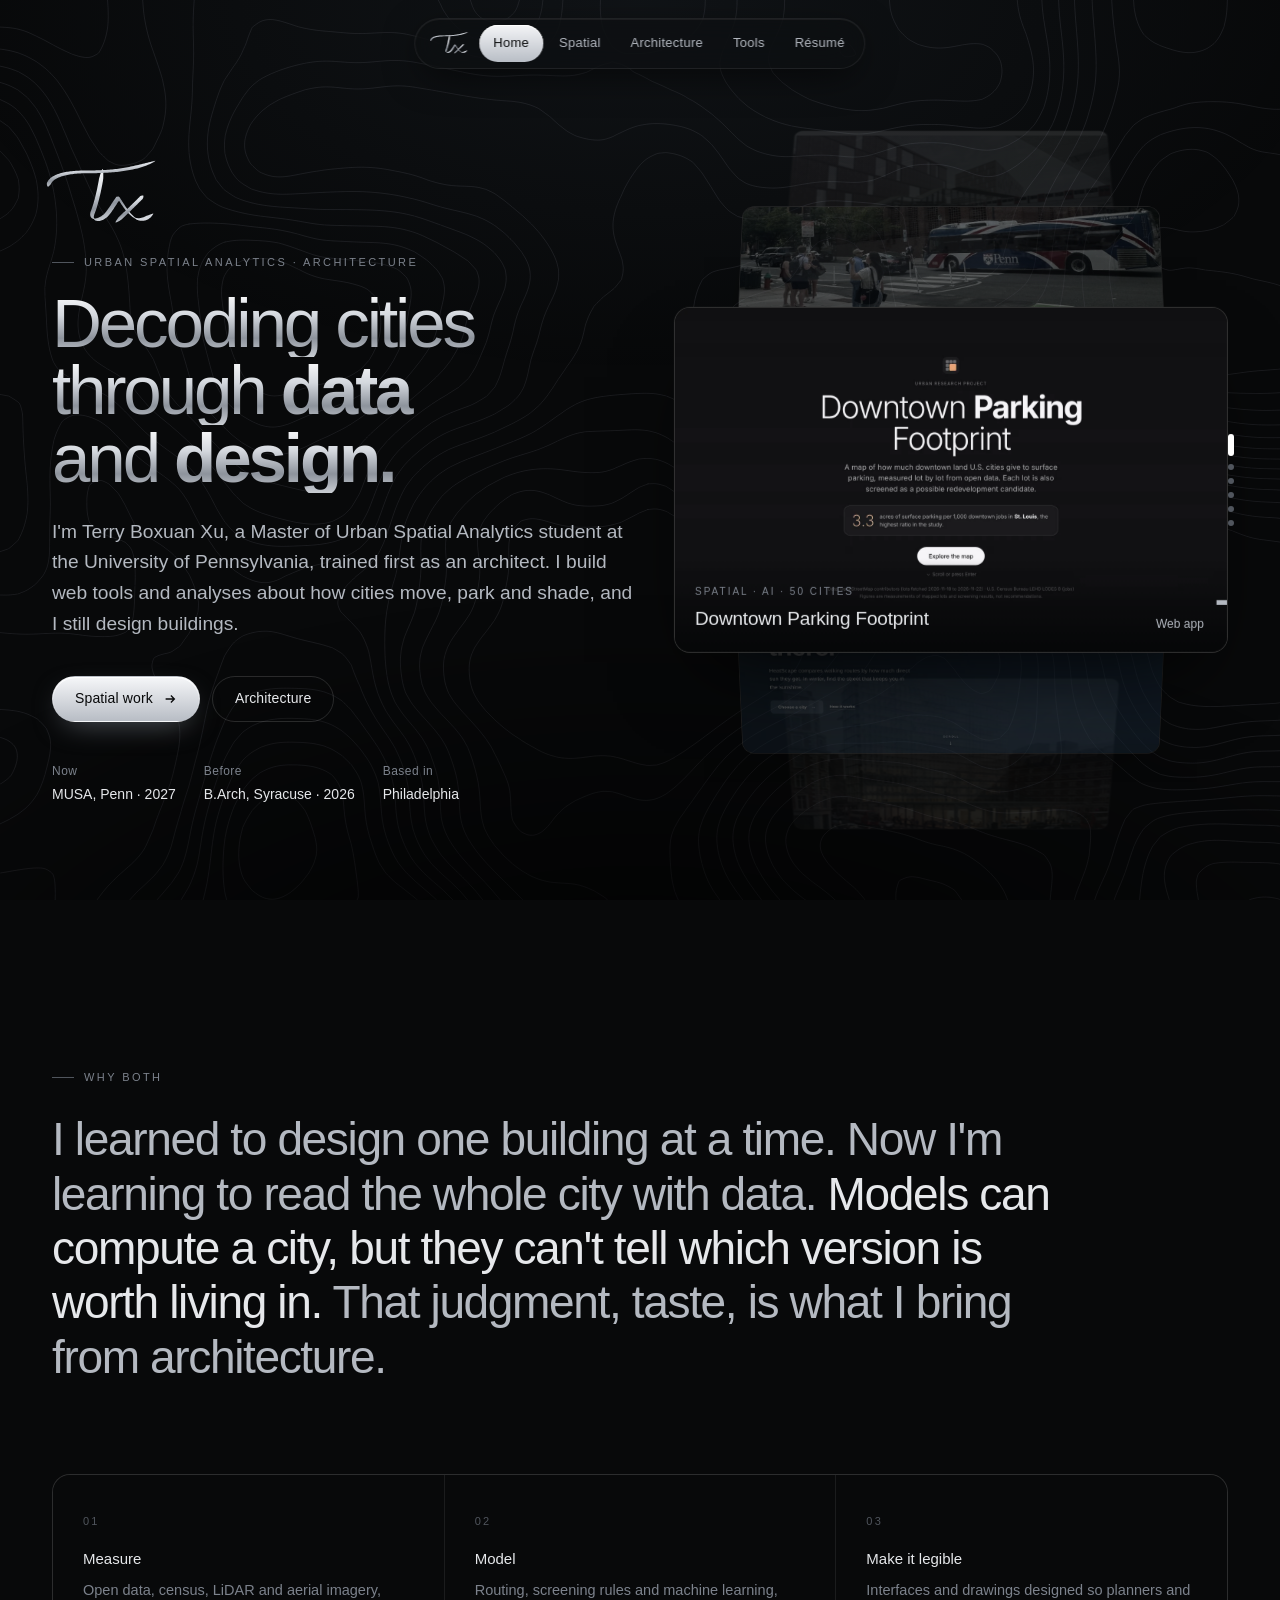
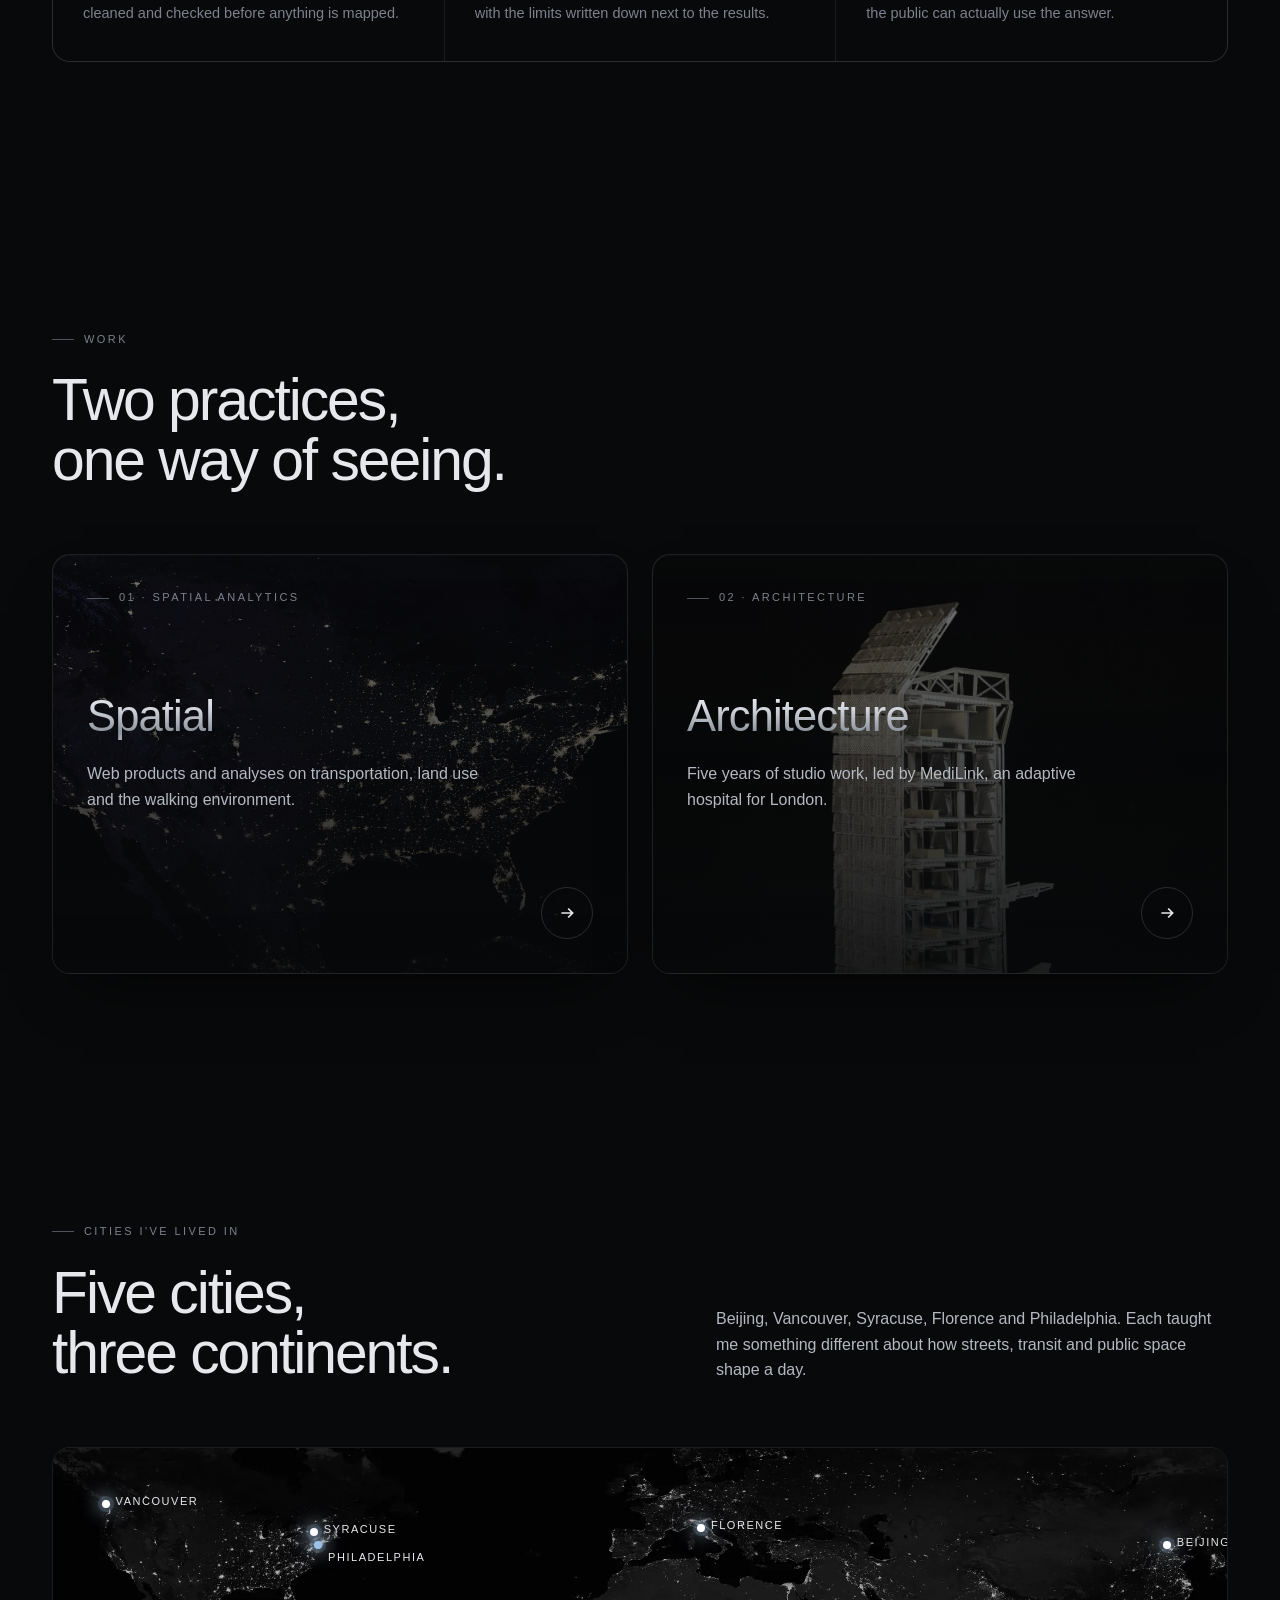
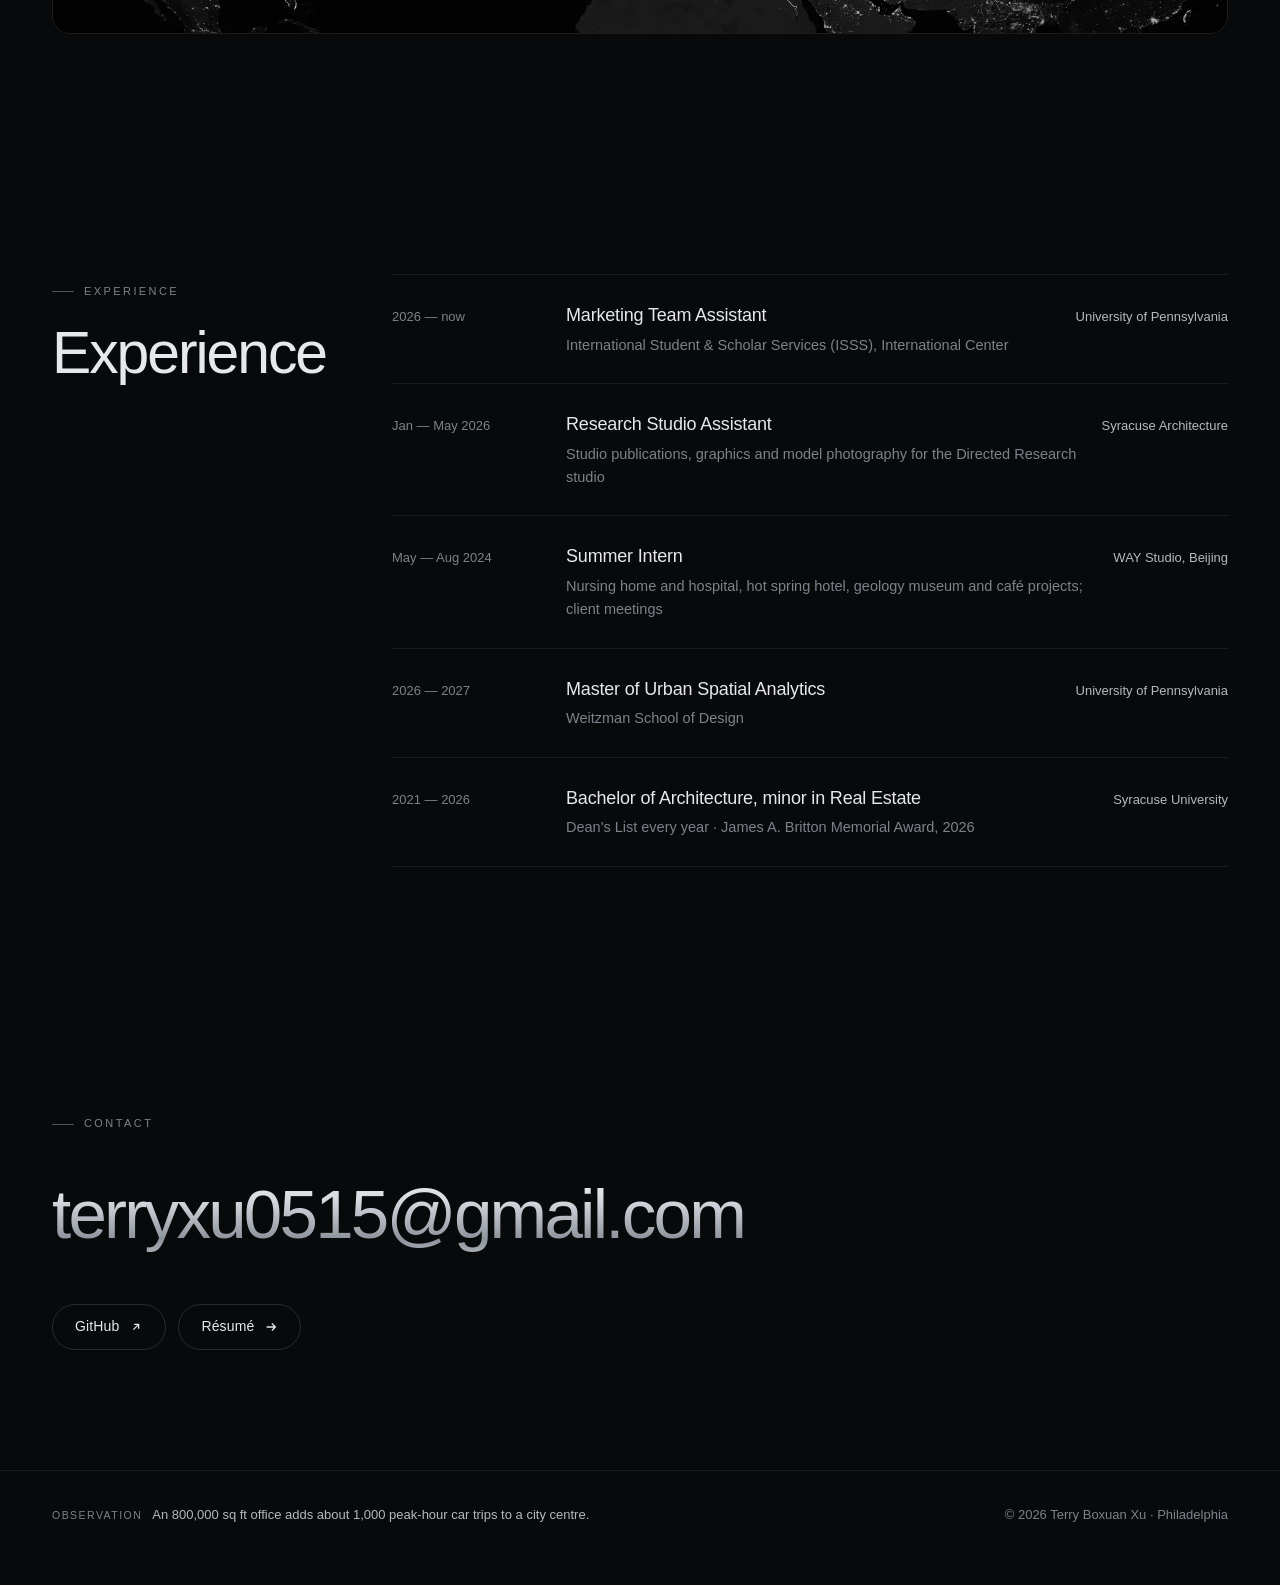
==== commit 95d673a0: "Smooth contour background, cursive Tx signature, re-laid out architecture projects as 16:10 pages, n" ====
--- a/index.html
+++ b/index.html
@@ -14,16 +14,16 @@
 
 </head>
 <body data-root="">
-<div class="bg" data-plans="on" data-src="assets/data/city-plans.json" aria-hidden="true"></div>
+<div class="bg" aria-hidden="true"></div>
 <div class="cursor-light" aria-hidden="true"></div>
 <div class="progress" aria-hidden="true"></div>
-<nav class="nav" aria-label="Main"><a href="index.html" aria-label="Home" class="mark"><svg class="sig" viewBox="0 0 240 145" xmlns="http://www.w3.org/2000/svg" aria-label="TX signature" role="img"><defs><linearGradient id="ng" x1="0" y1="0" x2=".3" y2="1"><stop offset="0" stop-color="#fff"/><stop offset=".42" stop-color="#d6dbe1"/><stop offset=".7" stop-color="#8b919a"/><stop offset="1" stop-color="#d2d6dc"/></linearGradient><filter id="ni" x="-8%" y="-8%" width="116%" height="116%"><feTurbulence type="fractalNoise" baseFrequency=".9" numOctaves="2" seed="3" result="n"/><feDisplacementMap in="SourceGraphic" in2="n" scale="2.6" xChannelSelector="R" yChannelSelector="G" result="d"/><feTurbulence type="fractalNoise" baseFrequency=".02 .45" numOctaves="1" seed="9" result="s"/><feColorMatrix in="s" type="matrix" values="0 0 0 0 1  0 0 0 0 1  0 0 0 0 1  0 0 0 -1.15 1.5" result="sa"/><feComposite in="d" in2="sa" operator="in"/></filter><mask id="nm0" maskUnits="userSpaceOnUse"><path class="draw" d="M14.0 48.0 L15.5 47.3 L17.1 46.6 L18.6 45.9 L20.3 45.3 L21.9 44.6 L23.6 44.0 L25.3 43.3 L27.0 42.7 L28.8 42.1 L30.6 41.5 L32.4 40.9 L34.2 40.3 L36.1 39.7 L38.0 39.2 L39.9 38.6 L41.8 38.1 L43.8 37.6 L45.8 37.1 L47.8 36.6 L49.9 36.1 L51.9 35.7 L54.0 35.2 L56.1 34.8 L58.2 34.4 L60.3 34.0 L62.5 33.6 L64.6 33.2 L66.8 32.9 L69.0 32.6 L71.2 32.2 L73.5 32.0 L75.7 31.7 L78.0 31.4 L80.3 31.2 L82.5 31.0 L84.8 30.8 L87.2 30.6 L89.5 30.5 L91.8 30.3 L94.1 30.2 L96.5 30.1 L98.9 30.1 L101.2 30.0 L103.6 30.0 L106.0 30.0 L108.4 30.0 L110.7 30.1 L113.1 30.1 L115.5 30.2 L117.9 30.4 L120.3 30.5 L122.7 30.7 L125.2 30.9 L127.6 31.1 L130.0 31.3 L132.4 31.6 L134.8 31.9 L137.2 32.3 L139.6 32.6 L142.0 33.0" stroke="#fff" stroke-width="16" fill="none" stroke-linecap="round"/></mask><mask id="nm1" maskUnits="userSpaceOnUse"><path class="draw" d="M86.0 29.0 L85.8 30.7 L85.6 32.3 L85.4 34.0 L85.2 35.6 L85.0 37.3 L84.8 39.0 L84.5 40.6 L84.3 42.3 L84.1 44.0 L83.8 45.7 L83.6 47.4 L83.4 49.0 L83.1 50.7 L82.8 52.4 L82.6 54.1 L82.3 55.7 L82.0 57.4 L81.7 59.1 L81.4 60.7 L81.1 62.4 L80.8 64.1 L80.5 65.7 L80.1 67.4 L79.8 69.0 L79.4 70.7 L79.0 72.3 L78.6 73.9 L78.2 75.5 L77.8 77.1 L77.4 78.8 L76.9 80.3 L76.5 81.9 L76.0 83.5 L75.5 85.1 L75.0 86.6 L74.5 88.2 L73.9 89.7 L73.4 91.2 L72.8 92.8 L72.2 94.3 L71.6 95.7 L71.0 97.2 L70.3 98.7 L69.7 100.1 L69.0 101.6 L68.3 103.0 L67.5 104.4 L66.8 105.8 L66.0 107.1 L65.2 108.5 L64.4 109.8 L63.6 111.1 L62.7 112.4 L61.8 113.7 L60.9 115.0 L60.0 116.2 L59.0 117.5 L58.0 118.7 L57.0 119.8 L56.0 121.0" stroke="#fff" stroke-width="16" fill="none" stroke-linecap="round"/></mask><mask id="nm2" maskUnits="userSpaceOnUse"><path class="draw" d="M56.0 121.0 L55.6 121.3 L55.2 121.6 L54.8 121.8 L54.4 122.0 L54.0 122.3 L53.6 122.5 L53.3 122.6 L52.9 122.8 L52.5 122.9 L52.1 123.1 L51.8 123.2 L51.4 123.2 L51.1 123.3 L50.7 123.4 L50.4 123.4 L50.0 123.4 L49.7 123.5 L49.4 123.5 L49.1 123.4 L48.8 123.4 L48.5 123.4 L48.2 123.3 L47.9 123.2 L47.6 123.1 L47.4 123.0 L47.1 122.9 L46.9 122.8 L46.7 122.7 L46.5 122.5 L46.2 122.4 L46.1 122.2 L45.9 122.0 L45.7 121.8 L45.5 121.6 L45.4 121.4 L45.3 121.2 L45.2 121.0 L45.1 120.8 L45.0 120.5 L44.9 120.3 L44.8 120.0 L44.8 119.7 L44.8 119.5 L44.7 119.2 L44.8 118.9 L44.8 118.6 L44.8 118.3 L44.9 118.0 L44.9 117.7 L45.0 117.4 L45.1 117.0 L45.3 116.7 L45.4 116.4 L45.6 116.1 L45.8 115.7 L46.0 115.4 L46.2 115.0 L46.4 114.7 L46.7 114.3 L47.0 114.0" stroke="#fff" stroke-width="16" fill="none" stroke-linecap="round"/></mask><mask id="nm3" maskUnits="userSpaceOnUse"><path class="draw" d="M112.0 57.0 L113.4 58.2 L114.8 59.3 L116.2 60.5 L117.6 61.7 L119.1 62.9 L120.5 64.1 L121.9 65.4 L123.3 66.6 L124.8 67.8 L126.2 69.1 L127.7 70.3 L129.2 71.6 L130.7 72.9 L132.2 74.1 L133.7 75.4 L135.2 76.7 L136.7 77.9 L138.2 79.2 L139.8 80.5 L141.3 81.7 L142.9 83.0 L144.5 84.3 L146.1 85.5 L147.7 86.7 L149.3 88.0 L151.0 89.2 L152.7 90.4 L154.3 91.6 L156.0 92.8 L157.8 94.0 L159.5 95.2 L161.2 96.3 L163.0 97.5 L164.8 98.6 L166.6 99.7 L168.4 100.8 L170.3 101.8 L172.2 102.9 L174.1 103.9 L176.0 104.9 L177.9 105.9 L179.9 106.9 L181.9 107.8 L183.9 108.7 L186.0 109.6 L188.0 110.4 L190.1 111.3 L192.3 112.1 L194.4 112.8 L196.6 113.6 L198.8 114.3 L201.0 114.9 L203.3 115.6 L205.6 116.2 L207.9 116.7 L210.3 117.3 L212.6 117.8 L215.1 118.2 L217.5 118.6 L220.0 119.0" stroke="#fff" stroke-width="16" fill="none" stroke-linecap="round"/></mask><mask id="nm4" maskUnits="userSpaceOnUse"><path class="draw" d="M208.0 43.0 L206.9 44.3 L205.8 45.6 L204.7 46.9 L203.5 48.3 L202.4 49.6 L201.2 51.0 L200.0 52.3 L198.9 53.7 L197.7 55.1 L196.5 56.5 L195.3 57.9 L194.0 59.3 L192.8 60.7 L191.6 62.1 L190.3 63.5 L189.0 65.0 L187.8 66.4 L186.5 67.9 L185.2 69.3 L183.9 70.8 L182.5 72.2 L181.2 73.7 L179.8 75.2 L178.5 76.7 L177.1 78.2 L175.7 79.7 L174.3 81.2 L172.9 82.7 L171.4 84.2 L170.0 85.8 L168.5 87.3 L167.1 88.8 L165.6 90.3 L164.1 91.9 L162.6 93.4 L161.1 95.0 L159.5 96.5 L158.0 98.1 L156.4 99.7 L154.8 101.2 L153.2 102.8 L151.6 104.4 L150.0 105.9 L148.3 107.5 L146.7 109.1 L145.0 110.7 L143.3 112.3 L141.6 113.8 L139.9 115.4 L138.2 117.0 L136.4 118.6 L134.7 120.2 L132.9 121.8 L131.1 123.4 L129.3 125.0 L127.5 126.6 L125.6 128.2 L123.8 129.8 L121.9 131.4 L120.0 133.0" stroke="#fff" stroke-width="16" fill="none" stroke-linecap="round"/></mask></defs><g filter="url(#ni)" fill="url(#ng)"><path d="M16.1 52.5 L17.6 51.9 L19.0 51.1 L20.4 50.1 L21.9 49.3 L23.5 48.6 L25.1 47.9 L26.8 47.4 L28.5 47.0 L30.3 46.5 L32.1 46.1 L33.9 45.7 L35.8 45.3 L37.7 45.0 L39.5 44.4 L41.4 43.9 L43.2 43.3 L45.1 42.7 L47.1 42.2 L49.0 41.6 L51.0 41.1 L53.0 40.6 L55.0 40.1 L57.0 39.6 L59.1 39.1 L61.2 38.6 L63.3 38.2 L65.4 37.7 L67.5 37.3 L69.7 36.9 L71.8 36.5 L74.0 36.1 L76.2 35.7 L78.4 35.4 L80.6 35.0 L82.9 34.7 L85.1 34.4 L87.4 34.2 L89.7 33.9 L92.0 33.7 L94.3 33.4 L96.6 33.2 L98.9 33.1 L101.3 32.9 L103.6 32.8 L106.0 32.7 L108.3 32.6 L110.7 32.5 L113.1 32.4 L115.4 32.4 L117.8 32.4 L120.2 32.4 L122.6 32.5 L125.0 32.6 L127.4 32.7 L129.8 32.8 L132.2 32.9 L134.6 33.1 L137.0 33.3 L139.5 33.5 L141.9 33.8 L142.1 32.2 L139.7 31.7 L137.3 31.2 L134.9 30.7 L132.5 30.3 L130.1 29.9 L127.7 29.5 L125.3 29.2 L122.9 28.9 L120.5 28.6 L118.0 28.3 L115.6 28.1 L113.2 27.8 L110.8 27.7 L108.4 27.5 L106.0 27.3 L103.6 27.2 L101.2 27.1 L98.8 27.1 L96.4 27.0 L94.0 27.0 L91.6 27.0 L89.3 27.0 L86.9 27.1 L84.6 27.1 L82.2 27.2 L79.9 27.4 L77.6 27.5 L75.3 27.7 L73.0 27.8 L70.7 28.0 L68.4 28.2 L66.2 28.5 L63.9 28.8 L61.7 29.0 L59.5 29.3 L57.3 29.7 L55.1 30.0 L53.0 30.3 L50.8 30.7 L48.7 31.1 L46.6 31.5 L44.5 32.0 L42.5 32.4 L40.5 32.9 L38.4 33.4 L36.5 33.9 L34.5 34.5 L32.7 35.3 L30.8 36.0 L29.0 36.8 L27.2 37.6 L25.5 38.4 L23.8 39.2 L22.1 40.0 L20.3 40.7 L18.6 41.3 L16.9 41.7 L15.1 42.2 L13.4 42.7 L11.9 43.5Z" mask="url(#nm0)"/><path d="M79.8 28.2 L79.7 29.9 L79.8 31.6 L80.0 33.3 L80.1 35.0 L80.1 36.7 L80.0 38.4 L79.9 40.0 L79.7 41.7 L79.6 43.4 L79.4 45.0 L79.2 46.7 L79.0 48.4 L78.8 50.1 L78.6 51.7 L78.4 53.4 L78.1 55.0 L77.9 56.7 L77.6 58.3 L77.4 60.0 L77.1 61.6 L76.8 63.3 L76.5 64.9 L76.2 66.5 L75.9 68.2 L75.6 69.8 L75.3 71.4 L75.0 73.0 L74.6 74.6 L74.3 76.2 L73.9 77.8 L73.5 79.4 L73.1 80.9 L72.7 82.5 L72.3 84.1 L71.8 85.6 L71.4 87.1 L70.9 88.6 L70.4 90.2 L69.9 91.6 L69.4 93.1 L68.9 94.6 L68.3 96.1 L67.8 97.5 L67.2 99.0 L66.6 100.4 L65.9 101.8 L65.3 103.2 L64.6 104.6 L63.9 105.9 L63.2 107.3 L62.5 108.6 L61.7 109.9 L61.0 111.3 L60.2 112.5 L59.3 113.8 L58.5 115.1 L57.6 116.3 L56.7 117.5 L55.8 118.7 L54.8 119.9 L57.2 122.1 L58.3 120.9 L59.4 119.8 L60.5 118.6 L61.5 117.4 L62.5 116.2 L63.5 114.9 L64.5 113.6 L65.4 112.3 L66.3 111.0 L67.2 109.7 L68.1 108.3 L69.0 107.0 L69.8 105.6 L70.6 104.2 L71.4 102.7 L72.2 101.3 L72.9 99.8 L73.6 98.4 L74.3 96.9 L75.0 95.4 L75.7 93.9 L76.3 92.3 L77.0 90.8 L77.6 89.2 L78.2 87.7 L78.7 86.1 L79.3 84.5 L79.8 82.9 L80.4 81.3 L80.9 79.7 L81.4 78.1 L81.8 76.4 L82.3 74.8 L82.7 73.2 L83.2 71.5 L83.6 69.9 L84.0 68.2 L84.4 66.5 L84.8 64.9 L85.1 63.2 L85.5 61.5 L85.8 59.8 L86.2 58.1 L86.5 56.4 L86.8 54.7 L87.1 53.1 L87.4 51.4 L87.7 49.7 L88.0 48.0 L88.3 46.3 L88.6 44.6 L88.9 42.9 L89.2 41.3 L89.5 39.6 L89.9 37.9 L90.3 36.3 L90.8 34.6 L91.4 33.0 L91.9 31.4 L92.2 29.8Z" mask="url(#nm1)"/><path d="M55.1 119.7 L54.7 120.0 L54.3 120.2 L54.0 120.5 L53.7 120.7 L53.3 120.9 L53.0 121.1 L52.7 121.2 L52.3 121.4 L52.0 121.5 L51.7 121.7 L51.4 121.8 L51.1 121.8 L50.8 121.9 L50.5 122.0 L50.2 122.0 L50.0 122.1 L49.7 122.1 L49.4 122.1 L49.2 122.1 L48.9 122.1 L48.7 122.1 L48.5 122.0 L48.3 122.0 L48.1 121.9 L47.9 121.9 L47.7 121.8 L47.5 121.7 L47.3 121.6 L47.2 121.5 L47.0 121.4 L46.9 121.3 L46.7 121.2 L46.6 121.1 L46.5 121.0 L46.4 120.8 L46.3 120.7 L46.2 120.5 L46.1 120.3 L46.0 120.2 L45.9 120.0 L45.8 119.8 L45.8 119.6 L45.8 119.4 L45.7 119.2 L45.7 118.9 L45.7 118.7 L45.7 118.4 L45.7 118.2 L45.8 117.9 L45.8 117.6 L45.9 117.3 L46.0 117.0 L46.1 116.7 L46.2 116.4 L46.4 116.1 L46.6 115.8 L46.8 115.4 L47.0 115.1 L47.2 114.7 L47.5 114.4 L46.5 113.6 L46.2 114.0 L45.9 114.3 L45.6 114.7 L45.4 115.0 L45.1 115.4 L44.9 115.7 L44.7 116.1 L44.5 116.4 L44.4 116.8 L44.2 117.1 L44.1 117.5 L44.0 117.8 L43.9 118.2 L43.8 118.5 L43.8 118.8 L43.8 119.2 L43.8 119.5 L43.8 119.9 L43.8 120.2 L43.9 120.5 L43.9 120.8 L44.0 121.2 L44.2 121.5 L44.3 121.8 L44.4 122.1 L44.6 122.3 L44.8 122.6 L45.0 122.8 L45.2 123.1 L45.5 123.3 L45.7 123.5 L46.0 123.7 L46.3 123.9 L46.6 124.1 L46.9 124.2 L47.2 124.4 L47.6 124.5 L47.9 124.6 L48.2 124.7 L48.6 124.7 L49.0 124.8 L49.3 124.8 L49.7 124.8 L50.1 124.8 L50.5 124.8 L50.9 124.8 L51.3 124.7 L51.7 124.7 L52.2 124.6 L52.6 124.4 L53.0 124.3 L53.4 124.2 L53.9 124.0 L54.3 123.8 L54.7 123.6 L55.2 123.4 L55.6 123.1 L56.1 122.9 L56.5 122.6 L56.9 122.3Z" mask="url(#nm2)"/><path d="M110.6 58.7 L111.9 59.9 L113.3 61.1 L114.8 62.2 L116.2 63.4 L117.6 64.6 L119.0 65.9 L120.4 67.2 L121.7 68.5 L123.1 69.8 L124.5 71.2 L125.9 72.5 L127.3 73.9 L128.7 75.2 L130.1 76.6 L131.5 77.9 L133.0 79.3 L134.4 80.7 L135.9 82.1 L137.4 83.4 L138.9 84.8 L140.4 86.2 L141.9 87.5 L143.5 88.9 L145.0 90.3 L146.6 91.6 L148.2 92.9 L149.9 94.3 L151.5 95.6 L153.2 96.9 L154.9 98.2 L156.6 99.5 L158.3 100.8 L160.1 102.1 L161.9 103.2 L163.9 104.3 L165.8 105.3 L167.8 106.3 L169.8 107.2 L171.8 108.2 L173.9 109.1 L175.9 110.0 L178.0 110.8 L180.2 111.6 L182.3 112.4 L184.5 113.1 L186.7 113.8 L188.9 114.5 L191.1 115.1 L193.4 115.7 L195.7 116.3 L198.0 116.8 L200.3 117.3 L202.7 117.8 L205.1 118.2 L207.5 118.5 L209.9 118.8 L212.4 119.1 L214.9 119.4 L217.4 119.5 L219.9 119.7 L220.1 118.3 L217.7 117.7 L215.3 117.1 L212.9 116.4 L210.6 115.7 L208.3 115.0 L206.1 114.2 L203.9 113.4 L201.7 112.6 L199.6 111.7 L197.5 110.8 L195.4 109.9 L193.4 109.0 L191.4 108.0 L189.4 107.1 L187.5 106.1 L185.5 105.0 L183.7 104.0 L181.8 102.9 L180.0 101.9 L178.1 100.8 L176.3 99.7 L174.6 98.5 L172.8 97.4 L171.1 96.3 L169.4 95.1 L167.7 94.0 L166.0 92.8 L164.2 91.8 L162.4 90.8 L160.6 89.8 L158.9 88.7 L157.2 87.6 L155.5 86.6 L153.8 85.5 L152.1 84.4 L150.4 83.2 L148.7 82.1 L147.1 81.0 L145.4 79.8 L143.8 78.7 L142.2 77.5 L140.6 76.4 L139.0 75.2 L137.4 74.0 L135.8 72.9 L134.2 71.7 L132.7 70.5 L131.1 69.4 L129.6 68.2 L128.0 67.0 L126.5 65.9 L125.0 64.7 L123.5 63.6 L122.0 62.4 L120.5 61.2 L119.1 60.0 L117.7 58.8 L116.3 57.6 L114.9 56.4 L113.4 55.3Z" mask="url(#nm3)"/><path d="M204.4 39.9 L203.3 41.3 L202.4 42.8 L201.5 44.2 L200.5 45.7 L199.5 47.2 L198.4 48.6 L197.3 50.0 L196.2 51.4 L195.0 52.8 L193.9 54.2 L192.7 55.6 L191.5 57.0 L190.3 58.5 L189.0 59.9 L187.8 61.3 L186.6 62.8 L185.3 64.2 L184.0 65.7 L182.8 67.2 L181.5 68.6 L180.2 70.1 L178.9 71.6 L177.6 73.1 L176.2 74.6 L174.9 76.2 L173.5 77.7 L172.2 79.2 L170.8 80.8 L169.4 82.3 L168.0 83.9 L166.6 85.4 L165.2 87.0 L163.8 88.6 L162.3 90.1 L160.8 91.7 L159.4 93.3 L157.9 94.9 L156.4 96.5 L154.9 98.1 L153.3 99.7 L151.8 101.3 L150.2 102.9 L148.7 104.6 L147.1 106.2 L145.5 107.8 L143.9 109.5 L142.2 111.1 L140.6 112.7 L138.9 114.4 L137.2 116.0 L135.6 117.6 L133.8 119.3 L132.1 120.9 L130.4 122.6 L128.6 124.3 L126.9 125.9 L125.1 127.6 L123.3 129.2 L121.5 130.9 L119.6 132.5 L120.4 133.5 L122.3 131.9 L124.3 130.4 L126.2 128.8 L128.1 127.3 L130.0 125.8 L131.8 124.2 L133.7 122.7 L135.5 121.1 L137.3 119.6 L139.1 118.1 L140.9 116.5 L142.7 115.0 L144.4 113.4 L146.2 111.9 L147.9 110.4 L149.6 108.8 L151.3 107.3 L153.0 105.8 L154.6 104.2 L156.3 102.7 L157.9 101.2 L159.5 99.7 L161.2 98.2 L162.7 96.6 L164.3 95.1 L165.9 93.6 L167.4 92.1 L169.0 90.6 L170.5 89.1 L172.0 87.6 L173.5 86.1 L174.9 84.7 L176.4 83.2 L177.9 81.7 L179.3 80.2 L180.7 78.8 L182.1 77.3 L183.5 75.8 L184.9 74.4 L186.2 72.9 L187.6 71.5 L188.9 70.0 L190.2 68.6 L191.5 67.2 L192.8 65.7 L194.1 64.3 L195.4 62.9 L196.6 61.5 L197.9 60.1 L199.1 58.7 L200.3 57.4 L201.5 56.0 L202.8 54.7 L204.0 53.3 L205.2 52.1 L206.5 50.8 L207.8 49.6 L209.2 48.5 L210.4 47.3 L211.6 46.1Z" mask="url(#nm4)"/></g></svg></a><a class="link active" href="index.html">Home</a><a class="link" href="spatial.html">Spatial</a><a class="link" href="architecture.html">Architecture</a><a class="link hide-sm" href="tools.html">Tools</a><a class="link" href="resume.html">Résumé</a></nav>
+<nav class="nav" aria-label="Main"><a href="index.html" aria-label="Home" class="mark"><svg class="sig" viewBox="6 2 232 146" xmlns="http://www.w3.org/2000/svg" aria-label="TX signature" role="img"><defs><linearGradient id="ng" x1="0" y1="0" x2=".35" y2="1"><stop offset="0" stop-color="#fff"/><stop offset=".42" stop-color="#d8dce2"/><stop offset=".7" stop-color="#8e949d"/><stop offset="1" stop-color="#d4d8de"/></linearGradient><filter id="ni" x="-6%" y="-6%" width="112%" height="112%"><feTurbulence type="fractalNoise" baseFrequency=".8" numOctaves="2" seed="3" result="n"/><feDisplacementMap in="SourceGraphic" in2="n" scale="1.2" xChannelSelector="R" yChannelSelector="G"/></filter><mask id="nm0" maskUnits="userSpaceOnUse"><path class="draw" d="M124.0 30.0 L123.7 32.7 L123.3 35.4 L122.9 38.1 L122.5 40.8 L122.1 43.5 L121.7 46.2 L121.2 49.0 L120.8 51.7 L120.3 54.4 L119.8 57.2 L119.3 59.9 L118.8 62.6 L118.3 65.3 L117.8 68.0 L117.2 70.6 L116.6 73.3 L116.1 75.9 L115.5 78.5 L114.9 81.1 L114.3 83.6 L113.7 86.1 L113.1 88.6 L112.5 91.0 L111.9 93.4 L111.2 95.8 L110.6 98.1 L109.9 100.3 L109.3 102.5 L108.6 104.7 L108.0 106.8 L107.3 108.8 L106.7 110.8 L106.0 112.7 L105.3 114.5 L104.7 116.3 L104.0 118.0 L103.6 119.1 L103.3 120.3 L103.2 121.3 L103.0 122.4 L103.0 123.3 L103.1 124.3 L103.2 125.2 L103.4 126.0 L103.7 126.8 L104.1 127.6 L104.5 128.3 L105.0 128.9 L105.5 129.5 L106.1 130.0 L106.8 130.5 L107.5 130.9 L108.3 131.2 L109.1 131.5 L110.0 131.7 L110.9 131.9 L111.9 132.0 L112.9 132.0 L114.0 131.9 L115.0 131.8 L116.2 131.6 L117.3 131.3 L118.5 130.9 L119.7 130.5 L120.9 130.0 L122.2 129.4 L123.4 128.7 L124.7 127.9 L126.0 127.1 L127.3 126.2 L128.7 125.1 L130.0 124.0 L130.8 123.2 L131.6 122.3 L132.5 121.4 L133.3 120.5 L134.1 119.5 L134.8 118.6 L135.6 117.6 L136.4 116.6 L137.2 115.6 L137.9 114.5 L138.7 113.5 L139.4 112.4 L140.1 111.4 L140.9 110.3 L141.6 109.2 L142.3 108.2 L143.0 107.1 L143.8 106.0 L144.5 104.9 L145.2 103.8 L145.9 102.8 L146.5 101.7 L147.2 100.6 L147.9 99.6 L148.6 98.5 L149.3 97.5 L150.0 96.4 L150.6 95.4 L151.3 94.4 L152.0 93.4 L152.7 92.5 L153.3 91.5 L154.0 90.6 L154.7 89.7 L155.3 88.8 L156.0 88.0 L156.7 89.0 L157.4 90.1 L158.0 91.1 L158.7 92.2 L159.5 93.3 L160.2 94.4 L160.9 95.6 L161.7 96.7 L162.4 97.9 L163.2 99.1 L164.0 100.3 L164.7 101.5 L165.5 102.7 L166.4 103.9 L167.2 105.1 L168.0 106.3 L168.9 107.5 L169.8 108.8 L170.6 110.0 L171.5 111.2 L172.4 112.3 L173.4 113.5 L174.3 114.7 L175.3 115.9 L176.2 117.0 L177.2 118.1 L178.2 119.2 L179.2 120.3 L180.3 121.4 L181.3 122.4 L182.4 123.4 L183.5 124.4 L184.6 125.3 L185.7 126.3 L186.8 127.1 L188.0 128.0 L188.8 128.6 L189.7 129.1 L190.6 129.5 L191.5 130.0 L192.4 130.3 L193.3 130.7 L194.3 131.0 L195.2 131.2 L196.2 131.4 L197.2 131.5 L198.2 131.6 L199.2 131.7 L200.2 131.7 L201.2 131.7 L202.3 131.6 L203.4 131.5 L204.4 131.3 L205.5 131.1 L206.6 130.9 L207.7 130.6 L208.8 130.2 L209.9 129.9 L211.0 129.4 L212.1 129.0 L213.3 128.5 L214.4 127.9 L215.6 127.3 L216.7 126.7 L217.9 126.0 L219.0 125.2 L220.2 124.5 L221.3 123.7 L222.5 122.8 L223.7 121.9 L224.8 121.0 L226.0 120.0" stroke="#fff" stroke-width="16" fill="none" stroke-linecap="round" stroke-linejoin="round"/></mask><mask id="nm1" maskUnits="userSpaceOnUse"><path class="draw" d="M14.0 66.0 L14.2 64.7 L14.4 63.3 L14.8 62.0 L15.2 60.8 L15.7 59.6 L16.3 58.4 L16.9 57.2 L17.6 56.1 L18.4 55.0 L19.3 53.9 L20.3 52.9 L21.3 51.9 L22.4 50.9 L23.6 49.9 L24.9 49.0 L26.2 48.1 L27.6 47.3 L29.1 46.5 L30.7 45.7 L32.3 44.9 L34.0 44.2 L35.8 43.5 L37.6 42.8 L39.5 42.2 L41.5 41.6 L43.5 41.0 L45.7 40.5 L47.9 40.0 L50.1 39.5 L52.4 39.0 L54.8 38.6 L57.3 38.2 L59.8 37.9 L62.4 37.5 L65.1 37.3 L67.8 37.0 L70.6 36.8 L73.5 36.6 L76.4 36.4 L79.4 36.2 L82.5 36.1 L85.6 36.1 L88.8 36.0 L92.0 36.0 L95.3 36.0 L98.5 36.0 L101.8 35.9 L105.0 35.9 L108.3 35.8 L111.5 35.8 L114.8 35.7 L118.0 35.5 L121.2 35.4 L124.4 35.3 L127.6 35.1 L130.8 34.9 L134.0 34.7 L137.2 34.5 L140.4 34.2 L143.6 33.9 L146.7 33.6 L149.9 33.3 L153.1 33.0 L156.2 32.6 L159.4 32.2 L162.5 31.8 L165.6 31.3 L168.8 30.8 L171.9 30.3 L175.0 29.7 L178.1 29.2 L181.2 28.6 L184.3 27.9 L187.4 27.3 L190.5 26.5 L193.6 25.8 L196.6 25.0 L199.7 24.2 L202.7 23.4 L205.8 22.5 L208.8 21.6 L211.9 20.6 L214.9 19.6 L218.0 18.6 L221.0 17.5 L224.0 16.4 L227.0 15.2 L230.0 14.0" stroke="#fff" stroke-width="16" fill="none" stroke-linecap="round" stroke-linejoin="round"/></mask><mask id="nm2" maskUnits="userSpaceOnUse"><path class="draw" d="M206.0 84.0 L204.9 85.1 L203.9 86.1 L202.8 87.2 L201.6 88.4 L200.5 89.5 L199.3 90.7 L198.1 91.9 L196.9 93.1 L195.7 94.3 L194.4 95.5 L193.2 96.8 L191.9 98.1 L190.6 99.3 L189.3 100.6 L187.9 102.0 L186.6 103.3 L185.2 104.6 L183.8 106.0 L182.4 107.4 L181.0 108.8 L179.6 110.1 L178.1 111.5 L176.7 113.0 L175.2 114.4 L173.7 115.8 L172.2 117.3 L170.7 118.7 L169.2 120.2 L167.6 121.6 L166.1 123.1 L164.5 124.6 L162.9 126.0 L161.3 127.5 L159.8 129.0 L158.1 130.5 L156.5 132.0 L154.9 133.5 L153.3 135.0 L151.6 136.5 L150.0 138.0" stroke="#fff" stroke-width="16" fill="none" stroke-linecap="round" stroke-linejoin="round"/></mask></defs><g filter="url(#ni)" fill="url(#ng)"><path d="M123.8 30.0 L122.4 32.5 L121.4 35.1 L120.5 37.7 L119.6 40.4 L118.8 43.0 L118.0 45.6 L117.2 48.3 L116.6 51.0 L116.2 53.7 L115.7 56.4 L115.2 59.1 L114.6 61.8 L114.1 64.5 L113.6 67.1 L113.0 69.8 L112.5 72.4 L111.9 75.0 L111.3 77.6 L110.7 80.1 L110.1 82.6 L109.5 85.1 L108.9 87.5 L108.3 89.9 L107.7 92.3 L107.0 94.6 L106.4 96.9 L105.8 99.1 L105.1 101.3 L104.5 103.4 L103.8 105.4 L103.2 107.4 L102.5 109.3 L101.8 111.2 L101.2 113.0 L100.5 114.7 L99.8 116.5 L99.4 117.9 L99.2 119.3 L99.0 120.7 L99.0 122.1 L99.1 123.4 L99.4 124.7 L99.8 125.8 L100.3 126.9 L101.0 127.9 L101.8 128.8 L102.6 129.5 L103.5 130.1 L104.5 130.5 L105.5 130.9 L106.4 131.1 L107.0 131.8 L107.8 132.5 L108.6 133.2 L109.6 133.7 L110.6 134.2 L111.8 134.5 L113.0 134.7 L114.2 134.9 L115.5 134.9 L116.9 134.8 L118.2 134.7 L119.6 134.4 L121.1 134.0 L122.5 133.5 L124.0 132.9 L125.4 132.2 L126.9 131.4 L128.4 130.5 L129.9 129.5 L131.4 128.5 L132.9 127.2 L134.0 126.2 L134.9 125.3 L135.8 124.3 L136.6 123.4 L137.5 122.4 L138.3 121.4 L139.1 120.3 L140.0 119.3 L140.8 118.2 L141.5 117.2 L142.3 116.1 L143.1 115.0 L143.8 113.9 L144.6 112.8 L145.3 111.8 L146.1 110.7 L146.8 109.6 L147.5 108.5 L148.2 107.4 L148.9 106.3 L149.6 105.2 L150.3 104.1 L151.0 103.1 L151.7 102.0 L152.4 101.0 L153.0 99.9 L153.7 98.9 L154.4 97.9 L155.0 97.0 L155.7 96.0 L156.3 95.1 L157.0 94.2 L157.6 93.3 L158.2 92.4 L158.9 91.6 L155.7 90.3 L154.8 90.3 L155.4 91.3 L156.1 92.4 L156.8 93.5 L157.5 94.6 L158.2 95.7 L159.0 96.8 L159.7 98.0 L160.5 99.2 L161.2 100.3 L162.0 101.5 L162.8 102.7 L163.7 103.9 L164.5 105.2 L165.4 106.4 L166.2 107.6 L167.1 108.8 L168.0 110.0 L168.9 111.2 L169.9 112.4 L170.8 113.6 L171.8 114.8 L172.8 115.9 L173.8 117.1 L174.9 118.2 L175.9 119.3 L177.0 120.4 L178.1 121.4 L179.2 122.5 L180.3 123.5 L181.4 124.4 L182.6 125.4 L183.8 126.3 L185.0 127.2 L186.2 128.0 L187.5 128.7 L188.5 129.2 L189.3 129.8 L190.1 130.5 L191.0 131.1 L191.9 131.7 L192.8 132.2 L193.8 132.7 L194.8 133.1 L195.8 133.5 L196.9 133.8 L198.0 134.1 L199.1 134.3 L200.2 134.5 L201.4 134.6 L202.6 134.6 L203.8 134.6 L205.0 134.5 L206.2 134.4 L207.4 134.2 L208.7 134.0 L209.9 133.7 L211.2 133.3 L212.4 132.9 L213.7 132.5 L214.9 132.0 L216.1 131.3 L217.3 130.5 L218.4 129.6 L219.5 128.7 L220.6 127.7 L221.7 126.7 L222.7 125.6 L223.7 124.4 L224.6 123.1 L225.5 121.8 L226.2 120.2 L225.8 119.8 L224.2 120.2 L222.7 120.7 L221.3 121.2 L220.0 121.8 L218.7 122.3 L217.4 122.8 L216.2 123.3 L215.0 123.7 L213.9 124.1 L212.7 124.5 L211.6 124.9 L210.6 125.4 L209.6 125.9 L208.6 126.4 L207.7 126.8 L206.7 127.2 L205.8 127.5 L204.8 127.9 L203.9 128.1 L202.9 128.4 L202.0 128.6 L201.1 128.8 L200.2 129.0 L199.3 129.1 L198.4 129.2 L197.5 129.3 L196.6 129.3 L195.6 129.3 L194.7 129.2 L193.8 129.1 L192.9 129.0 L192.0 128.8 L191.1 128.6 L190.1 128.3 L189.2 128.0 L188.5 127.3 L187.5 126.3 L186.4 125.4 L185.4 124.4 L184.4 123.4 L183.3 122.4 L182.4 121.3 L181.4 120.3 L180.4 119.2 L179.5 118.1 L178.5 116.9 L177.6 115.8 L176.7 114.6 L175.8 113.5 L174.9 112.3 L174.0 111.1 L173.2 109.9 L172.3 108.7 L171.5 107.5 L170.6 106.3 L169.8 105.1 L169.0 103.9 L168.2 102.6 L167.4 101.4 L166.6 100.2 L165.9 99.0 L165.1 97.8 L164.3 96.7 L163.6 95.5 L162.9 94.3 L162.1 93.2 L161.4 92.1 L160.7 90.9 L160.0 89.9 L159.3 88.8 L158.6 87.8 L156.3 85.7 L151.8 86.1 L151.1 87.0 L150.4 88.0 L149.7 88.9 L149.0 89.9 L148.3 90.9 L147.6 91.9 L146.9 92.9 L146.2 94.0 L145.5 95.0 L144.8 96.0 L144.2 97.1 L143.5 98.2 L142.8 99.2 L142.1 100.3 L141.4 101.4 L140.7 102.5 L140.0 103.5 L139.3 104.6 L138.6 105.7 L137.9 106.7 L137.2 107.8 L136.4 108.8 L135.7 109.9 L135.0 110.9 L134.3 111.9 L133.6 112.9 L132.8 113.9 L132.1 114.8 L131.4 115.8 L130.6 116.7 L129.9 117.6 L129.1 118.4 L128.4 119.3 L127.6 120.1 L127.1 120.8 L126.0 121.8 L124.8 122.8 L123.7 123.6 L122.5 124.5 L121.5 125.2 L120.4 125.9 L119.3 126.5 L118.3 127.0 L117.3 127.5 L116.4 127.9 L115.5 128.3 L114.6 128.6 L113.7 128.9 L112.8 129.2 L112.0 129.4 L111.2 129.6 L110.4 129.7 L109.6 129.8 L108.8 129.9 L108.0 129.9 L107.2 129.9 L106.8 129.1 L106.5 128.4 L106.4 127.7 L106.3 127.0 L106.3 126.3 L106.4 125.7 L106.5 125.1 L106.6 124.5 L106.8 123.9 L106.9 123.3 L107.1 122.6 L107.3 121.9 L107.5 121.2 L107.8 120.4 L108.2 119.5 L108.8 117.9 L109.5 116.0 L110.2 114.1 L110.8 112.2 L111.5 110.2 L112.2 108.1 L112.8 106.0 L113.5 103.8 L114.1 101.5 L114.8 99.2 L115.4 96.9 L116.0 94.5 L116.7 92.1 L117.3 89.6 L117.9 87.1 L118.5 84.6 L119.1 82.0 L119.7 79.4 L120.3 76.8 L120.8 74.2 L121.4 71.5 L121.9 68.8 L122.5 66.1 L123.0 63.4 L123.5 60.7 L124.0 57.9 L124.5 55.2 L124.9 52.4 L125.3 49.6 L125.4 46.8 L125.4 44.0 L125.4 41.2 L125.4 38.4 L125.2 35.6 L124.9 32.8 L124.2 30.0Z" mask="url(#nm0)"/><path d="M14.2 66.0 L15.7 64.9 L16.8 63.9 L17.7 62.9 L18.7 62.1 L19.3 61.2 L19.8 60.2 L20.3 59.3 L20.9 58.3 L21.6 57.4 L22.3 56.5 L23.1 55.6 L24.0 54.7 L24.9 53.9 L25.9 53.0 L27.0 52.1 L28.2 51.3 L29.5 50.5 L30.8 49.7 L32.2 48.9 L33.7 48.2 L35.3 47.4 L37.0 46.7 L38.7 46.1 L40.5 45.4 L42.4 44.8 L44.4 44.2 L46.4 43.6 L48.6 43.1 L50.8 42.6 L53.0 42.1 L55.4 41.7 L57.8 41.3 L60.2 40.9 L62.8 40.6 L65.4 40.2 L68.1 39.9 L70.9 39.7 L73.7 39.5 L76.6 39.3 L79.5 39.1 L82.5 39.0 L85.6 38.9 L88.8 38.8 L92.0 38.8 L95.3 38.8 L98.6 38.8 L101.8 38.7 L105.1 38.7 L108.3 38.7 L111.6 38.6 L114.8 38.5 L118.1 38.4 L121.3 38.3 L124.6 38.1 L127.8 38.0 L131.0 37.8 L134.2 37.6 L137.4 37.4 L140.6 37.2 L143.8 36.9 L147.0 36.6 L150.2 36.3 L153.4 36.0 L156.6 35.6 L159.8 35.2 L162.9 34.8 L166.1 34.3 L169.3 33.9 L172.4 33.4 L175.6 32.8 L178.7 32.3 L181.8 31.7 L185.0 31.1 L188.1 30.4 L191.2 29.7 L194.3 29.0 L197.4 28.2 L200.5 27.3 L203.6 26.3 L206.6 25.2 L209.6 24.1 L212.6 22.9 L215.6 21.7 L218.6 20.4 L221.5 19.0 L224.4 17.6 L227.3 16.0 L230.1 14.2 L229.9 13.8 L226.7 14.4 L223.5 15.2 L220.4 16.0 L217.3 16.8 L214.2 17.5 L211.1 18.3 L208.1 19.1 L205.0 19.8 L201.9 20.5 L198.9 21.1 L195.8 21.9 L192.8 22.6 L189.7 23.4 L186.7 24.1 L183.6 24.8 L180.6 25.4 L177.5 26.1 L174.4 26.6 L171.4 27.2 L168.3 27.7 L165.2 28.2 L162.1 28.7 L159.0 29.2 L155.8 29.6 L152.7 30.0 L149.6 30.3 L146.4 30.7 L143.3 31.0 L140.1 31.3 L137.0 31.5 L133.8 31.8 L130.6 32.0 L127.5 32.2 L124.3 32.4 L121.1 32.5 L117.9 32.7 L114.7 32.8 L111.4 32.9 L108.2 33.0 L105.0 33.1 L101.8 33.1 L98.5 33.2 L95.3 33.2 L92.0 33.2 L88.7 33.2 L85.5 33.2 L82.4 33.3 L79.3 33.4 L76.3 33.5 L73.3 33.6 L70.4 33.8 L67.6 34.0 L64.8 34.3 L62.1 34.5 L59.4 34.8 L56.9 35.2 L54.3 35.5 L51.9 35.9 L49.5 36.4 L47.2 36.8 L44.9 37.3 L42.7 37.8 L40.6 38.4 L38.5 39.0 L36.5 39.6 L34.5 40.3 L32.6 40.9 L30.8 41.7 L29.1 42.4 L27.4 43.3 L25.8 44.1 L24.2 45.0 L22.7 45.9 L21.3 46.9 L19.9 47.9 L18.7 49.0 L17.5 50.1 L16.3 51.3 L15.3 52.5 L14.3 53.8 L13.5 55.2 L12.7 56.5 L12.0 58.0 L11.7 59.5 L11.8 61.2 L12.1 62.8 L12.6 64.4 L13.8 66.0Z" mask="url(#nm1)"/><path d="M205.8 83.8 L203.6 83.8 L201.9 84.2 L200.3 84.8 L199.0 85.8 L197.9 86.9 L196.7 88.1 L195.5 89.3 L194.3 90.5 L193.1 91.7 L191.9 92.9 L190.6 94.2 L189.3 95.5 L188.0 96.7 L186.7 98.0 L185.4 99.4 L184.0 100.7 L182.6 102.0 L181.3 103.4 L179.9 104.7 L178.4 106.1 L177.0 107.5 L175.6 108.9 L174.1 110.3 L172.6 111.8 L171.2 113.2 L169.7 114.6 L168.2 116.1 L166.6 117.5 L165.1 119.0 L163.6 120.4 L162.0 121.9 L160.4 123.4 L158.9 124.9 L157.3 126.4 L155.8 128.0 L154.5 129.8 L153.2 131.7 L152.0 133.6 L150.8 135.5 L149.8 137.8 L150.2 138.2 L152.5 137.5 L154.6 136.4 L156.6 135.3 L158.6 134.2 L160.5 133.0 L162.2 131.7 L163.8 130.2 L165.4 128.7 L167.0 127.2 L168.6 125.7 L170.1 124.3 L171.7 122.8 L173.2 121.3 L174.7 119.9 L176.2 118.5 L177.7 117.0 L179.2 115.6 L180.7 114.2 L182.1 112.8 L183.6 111.4 L185.0 110.0 L186.4 108.6 L187.8 107.3 L189.1 105.9 L190.5 104.6 L191.8 103.3 L193.2 102.0 L194.5 100.7 L195.8 99.4 L197.0 98.1 L198.3 96.9 L199.5 95.7 L200.7 94.5 L201.9 93.3 L203.1 92.1 L204.2 91.0 L205.2 89.7 L205.8 88.1 L206.2 86.4 L206.2 84.2Z" mask="url(#nm2)"/></g></svg></a><a class="link active" href="index.html">Home</a><a class="link" href="spatial.html">Spatial</a><a class="link" href="architecture.html">Architecture</a><a class="link hide-sm" href="tools.html">Tools</a><a class="link" href="resume.html">Résumé</a></nav>
 <main>
 
 <header class="hero">
   <div class="wrap hero-grid">
     <div>
-      <div class="rv"><svg class="sig anim" viewBox="0 0 240 145" xmlns="http://www.w3.org/2000/svg" aria-label="TX signature" role="img"><defs><linearGradient id="hg" x1="0" y1="0" x2=".3" y2="1"><stop offset="0" stop-color="#fff"/><stop offset=".42" stop-color="#d6dbe1"/><stop offset=".7" stop-color="#8b919a"/><stop offset="1" stop-color="#d2d6dc"/></linearGradient><filter id="hi" x="-8%" y="-8%" width="116%" height="116%"><feTurbulence type="fractalNoise" baseFrequency=".9" numOctaves="2" seed="3" result="n"/><feDisplacementMap in="SourceGraphic" in2="n" scale="2.6" xChannelSelector="R" yChannelSelector="G" result="d"/><feTurbulence type="fractalNoise" baseFrequency=".02 .45" numOctaves="1" seed="9" result="s"/><feColorMatrix in="s" type="matrix" values="0 0 0 0 1  0 0 0 0 1  0 0 0 0 1  0 0 0 -1.15 1.5" result="sa"/><feComposite in="d" in2="sa" operator="in"/></filter><mask id="hm0" maskUnits="userSpaceOnUse"><path class="draw" d="M14.0 48.0 L15.5 47.3 L17.1 46.6 L18.6 45.9 L20.3 45.3 L21.9 44.6 L23.6 44.0 L25.3 43.3 L27.0 42.7 L28.8 42.1 L30.6 41.5 L32.4 40.9 L34.2 40.3 L36.1 39.7 L38.0 39.2 L39.9 38.6 L41.8 38.1 L43.8 37.6 L45.8 37.1 L47.8 36.6 L49.9 36.1 L51.9 35.7 L54.0 35.2 L56.1 34.8 L58.2 34.4 L60.3 34.0 L62.5 33.6 L64.6 33.2 L66.8 32.9 L69.0 32.6 L71.2 32.2 L73.5 32.0 L75.7 31.7 L78.0 31.4 L80.3 31.2 L82.5 31.0 L84.8 30.8 L87.2 30.6 L89.5 30.5 L91.8 30.3 L94.1 30.2 L96.5 30.1 L98.9 30.1 L101.2 30.0 L103.6 30.0 L106.0 30.0 L108.4 30.0 L110.7 30.1 L113.1 30.1 L115.5 30.2 L117.9 30.4 L120.3 30.5 L122.7 30.7 L125.2 30.9 L127.6 31.1 L130.0 31.3 L132.4 31.6 L134.8 31.9 L137.2 32.3 L139.6 32.6 L142.0 33.0" stroke="#fff" stroke-width="16" fill="none" stroke-linecap="round"/></mask><mask id="hm1" maskUnits="userSpaceOnUse"><path class="draw" d="M86.0 29.0 L85.8 30.7 L85.6 32.3 L85.4 34.0 L85.2 35.6 L85.0 37.3 L84.8 39.0 L84.5 40.6 L84.3 42.3 L84.1 44.0 L83.8 45.7 L83.6 47.4 L83.4 49.0 L83.1 50.7 L82.8 52.4 L82.6 54.1 L82.3 55.7 L82.0 57.4 L81.7 59.1 L81.4 60.7 L81.1 62.4 L80.8 64.1 L80.5 65.7 L80.1 67.4 L79.8 69.0 L79.4 70.7 L79.0 72.3 L78.6 73.9 L78.2 75.5 L77.8 77.1 L77.4 78.8 L76.9 80.3 L76.5 81.9 L76.0 83.5 L75.5 85.1 L75.0 86.6 L74.5 88.2 L73.9 89.7 L73.4 91.2 L72.8 92.8 L72.2 94.3 L71.6 95.7 L71.0 97.2 L70.3 98.7 L69.7 100.1 L69.0 101.6 L68.3 103.0 L67.5 104.4 L66.8 105.8 L66.0 107.1 L65.2 108.5 L64.4 109.8 L63.6 111.1 L62.7 112.4 L61.8 113.7 L60.9 115.0 L60.0 116.2 L59.0 117.5 L58.0 118.7 L57.0 119.8 L56.0 121.0" stroke="#fff" stroke-width="16" fill="none" stroke-linecap="round"/></mask><mask id="hm2" maskUnits="userSpaceOnUse"><path class="draw" d="M56.0 121.0 L55.6 121.3 L55.2 121.6 L54.8 121.8 L54.4 122.0 L54.0 122.3 L53.6 122.5 L53.3 122.6 L52.9 122.8 L52.5 122.9 L52.1 123.1 L51.8 123.2 L51.4 123.2 L51.1 123.3 L50.7 123.4 L50.4 123.4 L50.0 123.4 L49.7 123.5 L49.4 123.5 L49.1 123.4 L48.8 123.4 L48.5 123.4 L48.2 123.3 L47.9 123.2 L47.6 123.1 L47.4 123.0 L47.1 122.9 L46.9 122.8 L46.7 122.7 L46.5 122.5 L46.2 122.4 L46.1 122.2 L45.9 122.0 L45.7 121.8 L45.5 121.6 L45.4 121.4 L45.3 121.2 L45.2 121.0 L45.1 120.8 L45.0 120.5 L44.9 120.3 L44.8 120.0 L44.8 119.7 L44.8 119.5 L44.7 119.2 L44.8 118.9 L44.8 118.6 L44.8 118.3 L44.9 118.0 L44.9 117.7 L45.0 117.4 L45.1 117.0 L45.3 116.7 L45.4 116.4 L45.6 116.1 L45.8 115.7 L46.0 115.4 L46.2 115.0 L46.4 114.7 L46.7 114.3 L47.0 114.0" stroke="#fff" stroke-width="16" fill="none" stroke-linecap="round"/></mask><mask id="hm3" maskUnits="userSpaceOnUse"><path class="draw" d="M112.0 57.0 L113.4 58.2 L114.8 59.3 L116.2 60.5 L117.6 61.7 L119.1 62.9 L120.5 64.1 L121.9 65.4 L123.3 66.6 L124.8 67.8 L126.2 69.1 L127.7 70.3 L129.2 71.6 L130.7 72.9 L132.2 74.1 L133.7 75.4 L135.2 76.7 L136.7 77.9 L138.2 79.2 L139.8 80.5 L141.3 81.7 L142.9 83.0 L144.5 84.3 L146.1 85.5 L147.7 86.7 L149.3 88.0 L151.0 89.2 L152.7 90.4 L154.3 91.6 L156.0 92.8 L157.8 94.0 L159.5 95.2 L161.2 96.3 L163.0 97.5 L164.8 98.6 L166.6 99.7 L168.4 100.8 L170.3 101.8 L172.2 102.9 L174.1 103.9 L176.0 104.9 L177.9 105.9 L179.9 106.9 L181.9 107.8 L183.9 108.7 L186.0 109.6 L188.0 110.4 L190.1 111.3 L192.3 112.1 L194.4 112.8 L196.6 113.6 L198.8 114.3 L201.0 114.9 L203.3 115.6 L205.6 116.2 L207.9 116.7 L210.3 117.3 L212.6 117.8 L215.1 118.2 L217.5 118.6 L220.0 119.0" stroke="#fff" stroke-width="16" fill="none" stroke-linecap="round"/></mask><mask id="hm4" maskUnits="userSpaceOnUse"><path class="draw" d="M208.0 43.0 L206.9 44.3 L205.8 45.6 L204.7 46.9 L203.5 48.3 L202.4 49.6 L201.2 51.0 L200.0 52.3 L198.9 53.7 L197.7 55.1 L196.5 56.5 L195.3 57.9 L194.0 59.3 L192.8 60.7 L191.6 62.1 L190.3 63.5 L189.0 65.0 L187.8 66.4 L186.5 67.9 L185.2 69.3 L183.9 70.8 L182.5 72.2 L181.2 73.7 L179.8 75.2 L178.5 76.7 L177.1 78.2 L175.7 79.7 L174.3 81.2 L172.9 82.7 L171.4 84.2 L170.0 85.8 L168.5 87.3 L167.1 88.8 L165.6 90.3 L164.1 91.9 L162.6 93.4 L161.1 95.0 L159.5 96.5 L158.0 98.1 L156.4 99.7 L154.8 101.2 L153.2 102.8 L151.6 104.4 L150.0 105.9 L148.3 107.5 L146.7 109.1 L145.0 110.7 L143.3 112.3 L141.6 113.8 L139.9 115.4 L138.2 117.0 L136.4 118.6 L134.7 120.2 L132.9 121.8 L131.1 123.4 L129.3 125.0 L127.5 126.6 L125.6 128.2 L123.8 129.8 L121.9 131.4 L120.0 133.0" stroke="#fff" stroke-width="16" fill="none" stroke-linecap="round"/></mask></defs><g filter="url(#hi)" fill="url(#hg)"><path d="M16.1 52.5 L17.6 51.9 L19.0 51.1 L20.4 50.1 L21.9 49.3 L23.5 48.6 L25.1 47.9 L26.8 47.4 L28.5 47.0 L30.3 46.5 L32.1 46.1 L33.9 45.7 L35.8 45.3 L37.7 45.0 L39.5 44.4 L41.4 43.9 L43.2 43.3 L45.1 42.7 L47.1 42.2 L49.0 41.6 L51.0 41.1 L53.0 40.6 L55.0 40.1 L57.0 39.6 L59.1 39.1 L61.2 38.6 L63.3 38.2 L65.4 37.7 L67.5 37.3 L69.7 36.9 L71.8 36.5 L74.0 36.1 L76.2 35.7 L78.4 35.4 L80.6 35.0 L82.9 34.7 L85.1 34.4 L87.4 34.2 L89.7 33.9 L92.0 33.7 L94.3 33.4 L96.6 33.2 L98.9 33.1 L101.3 32.9 L103.6 32.8 L106.0 32.7 L108.3 32.6 L110.7 32.5 L113.1 32.4 L115.4 32.4 L117.8 32.4 L120.2 32.4 L122.6 32.5 L125.0 32.6 L127.4 32.7 L129.8 32.8 L132.2 32.9 L134.6 33.1 L137.0 33.3 L139.5 33.5 L141.9 33.8 L142.1 32.2 L139.7 31.7 L137.3 31.2 L134.9 30.7 L132.5 30.3 L130.1 29.9 L127.7 29.5 L125.3 29.2 L122.9 28.9 L120.5 28.6 L118.0 28.3 L115.6 28.1 L113.2 27.8 L110.8 27.7 L108.4 27.5 L106.0 27.3 L103.6 27.2 L101.2 27.1 L98.8 27.1 L96.4 27.0 L94.0 27.0 L91.6 27.0 L89.3 27.0 L86.9 27.1 L84.6 27.1 L82.2 27.2 L79.9 27.4 L77.6 27.5 L75.3 27.7 L73.0 27.8 L70.7 28.0 L68.4 28.2 L66.2 28.5 L63.9 28.8 L61.7 29.0 L59.5 29.3 L57.3 29.7 L55.1 30.0 L53.0 30.3 L50.8 30.7 L48.7 31.1 L46.6 31.5 L44.5 32.0 L42.5 32.4 L40.5 32.9 L38.4 33.4 L36.5 33.9 L34.5 34.5 L32.7 35.3 L30.8 36.0 L29.0 36.8 L27.2 37.6 L25.5 38.4 L23.8 39.2 L22.1 40.0 L20.3 40.7 L18.6 41.3 L16.9 41.7 L15.1 42.2 L13.4 42.7 L11.9 43.5Z" mask="url(#hm0)"/><path d="M79.8 28.2 L79.7 29.9 L79.8 31.6 L80.0 33.3 L80.1 35.0 L80.1 36.7 L80.0 38.4 L79.9 40.0 L79.7 41.7 L79.6 43.4 L79.4 45.0 L79.2 46.7 L79.0 48.4 L78.8 50.1 L78.6 51.7 L78.4 53.4 L78.1 55.0 L77.9 56.7 L77.6 58.3 L77.4 60.0 L77.1 61.6 L76.8 63.3 L76.5 64.9 L76.2 66.5 L75.9 68.2 L75.6 69.8 L75.3 71.4 L75.0 73.0 L74.6 74.6 L74.3 76.2 L73.9 77.8 L73.5 79.4 L73.1 80.9 L72.7 82.5 L72.3 84.1 L71.8 85.6 L71.4 87.1 L70.9 88.6 L70.4 90.2 L69.9 91.6 L69.4 93.1 L68.9 94.6 L68.3 96.1 L67.8 97.5 L67.2 99.0 L66.6 100.4 L65.9 101.8 L65.3 103.2 L64.6 104.6 L63.9 105.9 L63.2 107.3 L62.5 108.6 L61.7 109.9 L61.0 111.3 L60.2 112.5 L59.3 113.8 L58.5 115.1 L57.6 116.3 L56.7 117.5 L55.8 118.7 L54.8 119.9 L57.2 122.1 L58.3 120.9 L59.4 119.8 L60.5 118.6 L61.5 117.4 L62.5 116.2 L63.5 114.9 L64.5 113.6 L65.4 112.3 L66.3 111.0 L67.2 109.7 L68.1 108.3 L69.0 107.0 L69.8 105.6 L70.6 104.2 L71.4 102.7 L72.2 101.3 L72.9 99.8 L73.6 98.4 L74.3 96.9 L75.0 95.4 L75.7 93.9 L76.3 92.3 L77.0 90.8 L77.6 89.2 L78.2 87.7 L78.7 86.1 L79.3 84.5 L79.8 82.9 L80.4 81.3 L80.9 79.7 L81.4 78.1 L81.8 76.4 L82.3 74.8 L82.7 73.2 L83.2 71.5 L83.6 69.9 L84.0 68.2 L84.4 66.5 L84.8 64.9 L85.1 63.2 L85.5 61.5 L85.8 59.8 L86.2 58.1 L86.5 56.4 L86.8 54.7 L87.1 53.1 L87.4 51.4 L87.7 49.7 L88.0 48.0 L88.3 46.3 L88.6 44.6 L88.9 42.9 L89.2 41.3 L89.5 39.6 L89.9 37.9 L90.3 36.3 L90.8 34.6 L91.4 33.0 L91.9 31.4 L92.2 29.8Z" mask="url(#hm1)"/><path d="M55.1 119.7 L54.7 120.0 L54.3 120.2 L54.0 120.5 L53.7 120.7 L53.3 120.9 L53.0 121.1 L52.7 121.2 L52.3 121.4 L52.0 121.5 L51.7 121.7 L51.4 121.8 L51.1 121.8 L50.8 121.9 L50.5 122.0 L50.2 122.0 L50.0 122.1 L49.7 122.1 L49.4 122.1 L49.2 122.1 L48.9 122.1 L48.7 122.1 L48.5 122.0 L48.3 122.0 L48.1 121.9 L47.9 121.9 L47.7 121.8 L47.5 121.7 L47.3 121.6 L47.2 121.5 L47.0 121.4 L46.9 121.3 L46.7 121.2 L46.6 121.1 L46.5 121.0 L46.4 120.8 L46.3 120.7 L46.2 120.5 L46.1 120.3 L46.0 120.2 L45.9 120.0 L45.8 119.8 L45.8 119.6 L45.8 119.4 L45.7 119.2 L45.7 118.9 L45.7 118.7 L45.7 118.4 L45.7 118.2 L45.8 117.9 L45.8 117.6 L45.9 117.3 L46.0 117.0 L46.1 116.7 L46.2 116.4 L46.4 116.1 L46.6 115.8 L46.8 115.4 L47.0 115.1 L47.2 114.7 L47.5 114.4 L46.5 113.6 L46.2 114.0 L45.9 114.3 L45.6 114.7 L45.4 115.0 L45.1 115.4 L44.9 115.7 L44.7 116.1 L44.5 116.4 L44.4 116.8 L44.2 117.1 L44.1 117.5 L44.0 117.8 L43.9 118.2 L43.8 118.5 L43.8 118.8 L43.8 119.2 L43.8 119.5 L43.8 119.9 L43.8 120.2 L43.9 120.5 L43.9 120.8 L44.0 121.2 L44.2 121.5 L44.3 121.8 L44.4 122.1 L44.6 122.3 L44.8 122.6 L45.0 122.8 L45.2 123.1 L45.5 123.3 L45.7 123.5 L46.0 123.7 L46.3 123.9 L46.6 124.1 L46.9 124.2 L47.2 124.4 L47.6 124.5 L47.9 124.6 L48.2 124.7 L48.6 124.7 L49.0 124.8 L49.3 124.8 L49.7 124.8 L50.1 124.8 L50.5 124.8 L50.9 124.8 L51.3 124.7 L51.7 124.7 L52.2 124.6 L52.6 124.4 L53.0 124.3 L53.4 124.2 L53.9 124.0 L54.3 123.8 L54.7 123.6 L55.2 123.4 L55.6 123.1 L56.1 122.9 L56.5 122.6 L56.9 122.3Z" mask="url(#hm2)"/><path d="M110.6 58.7 L111.9 59.9 L113.3 61.1 L114.8 62.2 L116.2 63.4 L117.6 64.6 L119.0 65.9 L120.4 67.2 L121.7 68.5 L123.1 69.8 L124.5 71.2 L125.9 72.5 L127.3 73.9 L128.7 75.2 L130.1 76.6 L131.5 77.9 L133.0 79.3 L134.4 80.7 L135.9 82.1 L137.4 83.4 L138.9 84.8 L140.4 86.2 L141.9 87.5 L143.5 88.9 L145.0 90.3 L146.6 91.6 L148.2 92.9 L149.9 94.3 L151.5 95.6 L153.2 96.9 L154.9 98.2 L156.6 99.5 L158.3 100.8 L160.1 102.1 L161.9 103.2 L163.9 104.3 L165.8 105.3 L167.8 106.3 L169.8 107.2 L171.8 108.2 L173.9 109.1 L175.9 110.0 L178.0 110.8 L180.2 111.6 L182.3 112.4 L184.5 113.1 L186.7 113.8 L188.9 114.5 L191.1 115.1 L193.4 115.7 L195.7 116.3 L198.0 116.8 L200.3 117.3 L202.7 117.8 L205.1 118.2 L207.5 118.5 L209.9 118.8 L212.4 119.1 L214.9 119.4 L217.4 119.5 L219.9 119.7 L220.1 118.3 L217.7 117.7 L215.3 117.1 L212.9 116.4 L210.6 115.7 L208.3 115.0 L206.1 114.2 L203.9 113.4 L201.7 112.6 L199.6 111.7 L197.5 110.8 L195.4 109.9 L193.4 109.0 L191.4 108.0 L189.4 107.1 L187.5 106.1 L185.5 105.0 L183.7 104.0 L181.8 102.9 L180.0 101.9 L178.1 100.8 L176.3 99.7 L174.6 98.5 L172.8 97.4 L171.1 96.3 L169.4 95.1 L167.7 94.0 L166.0 92.8 L164.2 91.8 L162.4 90.8 L160.6 89.8 L158.9 88.7 L157.2 87.6 L155.5 86.6 L153.8 85.5 L152.1 84.4 L150.4 83.2 L148.7 82.1 L147.1 81.0 L145.4 79.8 L143.8 78.7 L142.2 77.5 L140.6 76.4 L139.0 75.2 L137.4 74.0 L135.8 72.9 L134.2 71.7 L132.7 70.5 L131.1 69.4 L129.6 68.2 L128.0 67.0 L126.5 65.9 L125.0 64.7 L123.5 63.6 L122.0 62.4 L120.5 61.2 L119.1 60.0 L117.7 58.8 L116.3 57.6 L114.9 56.4 L113.4 55.3Z" mask="url(#hm3)"/><path d="M204.4 39.9 L203.3 41.3 L202.4 42.8 L201.5 44.2 L200.5 45.7 L199.5 47.2 L198.4 48.6 L197.3 50.0 L196.2 51.4 L195.0 52.8 L193.9 54.2 L192.7 55.6 L191.5 57.0 L190.3 58.5 L189.0 59.9 L187.8 61.3 L186.6 62.8 L185.3 64.2 L184.0 65.7 L182.8 67.2 L181.5 68.6 L180.2 70.1 L178.9 71.6 L177.6 73.1 L176.2 74.6 L174.9 76.2 L173.5 77.7 L172.2 79.2 L170.8 80.8 L169.4 82.3 L168.0 83.9 L166.6 85.4 L165.2 87.0 L163.8 88.6 L162.3 90.1 L160.8 91.7 L159.4 93.3 L157.9 94.9 L156.4 96.5 L154.9 98.1 L153.3 99.7 L151.8 101.3 L150.2 102.9 L148.7 104.6 L147.1 106.2 L145.5 107.8 L143.9 109.5 L142.2 111.1 L140.6 112.7 L138.9 114.4 L137.2 116.0 L135.6 117.6 L133.8 119.3 L132.1 120.9 L130.4 122.6 L128.6 124.3 L126.9 125.9 L125.1 127.6 L123.3 129.2 L121.5 130.9 L119.6 132.5 L120.4 133.5 L122.3 131.9 L124.3 130.4 L126.2 128.8 L128.1 127.3 L130.0 125.8 L131.8 124.2 L133.7 122.7 L135.5 121.1 L137.3 119.6 L139.1 118.1 L140.9 116.5 L142.7 115.0 L144.4 113.4 L146.2 111.9 L147.9 110.4 L149.6 108.8 L151.3 107.3 L153.0 105.8 L154.6 104.2 L156.3 102.7 L157.9 101.2 L159.5 99.7 L161.2 98.2 L162.7 96.6 L164.3 95.1 L165.9 93.6 L167.4 92.1 L169.0 90.6 L170.5 89.1 L172.0 87.6 L173.5 86.1 L174.9 84.7 L176.4 83.2 L177.9 81.7 L179.3 80.2 L180.7 78.8 L182.1 77.3 L183.5 75.8 L184.9 74.4 L186.2 72.9 L187.6 71.5 L188.9 70.0 L190.2 68.6 L191.5 67.2 L192.8 65.7 L194.1 64.3 L195.4 62.9 L196.6 61.5 L197.9 60.1 L199.1 58.7 L200.3 57.4 L201.5 56.0 L202.8 54.7 L204.0 53.3 L205.2 52.1 L206.5 50.8 L207.8 49.6 L209.2 48.5 L210.4 47.3 L211.6 46.1Z" mask="url(#hm4)"/></g></svg></div>
+      <div class="rv"><svg class="sig anim" viewBox="6 2 232 146" xmlns="http://www.w3.org/2000/svg" aria-label="TX signature" role="img"><defs><linearGradient id="hg" x1="0" y1="0" x2=".35" y2="1"><stop offset="0" stop-color="#fff"/><stop offset=".42" stop-color="#d8dce2"/><stop offset=".7" stop-color="#8e949d"/><stop offset="1" stop-color="#d4d8de"/></linearGradient><filter id="hi" x="-6%" y="-6%" width="112%" height="112%"><feTurbulence type="fractalNoise" baseFrequency=".8" numOctaves="2" seed="3" result="n"/><feDisplacementMap in="SourceGraphic" in2="n" scale="1.2" xChannelSelector="R" yChannelSelector="G"/></filter><mask id="hm0" maskUnits="userSpaceOnUse"><path class="draw" d="M124.0 30.0 L123.7 32.7 L123.3 35.4 L122.9 38.1 L122.5 40.8 L122.1 43.5 L121.7 46.2 L121.2 49.0 L120.8 51.7 L120.3 54.4 L119.8 57.2 L119.3 59.9 L118.8 62.6 L118.3 65.3 L117.8 68.0 L117.2 70.6 L116.6 73.3 L116.1 75.9 L115.5 78.5 L114.9 81.1 L114.3 83.6 L113.7 86.1 L113.1 88.6 L112.5 91.0 L111.9 93.4 L111.2 95.8 L110.6 98.1 L109.9 100.3 L109.3 102.5 L108.6 104.7 L108.0 106.8 L107.3 108.8 L106.7 110.8 L106.0 112.7 L105.3 114.5 L104.7 116.3 L104.0 118.0 L103.6 119.1 L103.3 120.3 L103.2 121.3 L103.0 122.4 L103.0 123.3 L103.1 124.3 L103.2 125.2 L103.4 126.0 L103.7 126.8 L104.1 127.6 L104.5 128.3 L105.0 128.9 L105.5 129.5 L106.1 130.0 L106.8 130.5 L107.5 130.9 L108.3 131.2 L109.1 131.5 L110.0 131.7 L110.9 131.9 L111.9 132.0 L112.9 132.0 L114.0 131.9 L115.0 131.8 L116.2 131.6 L117.3 131.3 L118.5 130.9 L119.7 130.5 L120.9 130.0 L122.2 129.4 L123.4 128.7 L124.7 127.9 L126.0 127.1 L127.3 126.2 L128.7 125.1 L130.0 124.0 L130.8 123.2 L131.6 122.3 L132.5 121.4 L133.3 120.5 L134.1 119.5 L134.8 118.6 L135.6 117.6 L136.4 116.6 L137.2 115.6 L137.9 114.5 L138.7 113.5 L139.4 112.4 L140.1 111.4 L140.9 110.3 L141.6 109.2 L142.3 108.2 L143.0 107.1 L143.8 106.0 L144.5 104.9 L145.2 103.8 L145.9 102.8 L146.5 101.7 L147.2 100.6 L147.9 99.6 L148.6 98.5 L149.3 97.5 L150.0 96.4 L150.6 95.4 L151.3 94.4 L152.0 93.4 L152.7 92.5 L153.3 91.5 L154.0 90.6 L154.7 89.7 L155.3 88.8 L156.0 88.0 L156.7 89.0 L157.4 90.1 L158.0 91.1 L158.7 92.2 L159.5 93.3 L160.2 94.4 L160.9 95.6 L161.7 96.7 L162.4 97.9 L163.2 99.1 L164.0 100.3 L164.7 101.5 L165.5 102.7 L166.4 103.9 L167.2 105.1 L168.0 106.3 L168.9 107.5 L169.8 108.8 L170.6 110.0 L171.5 111.2 L172.4 112.3 L173.4 113.5 L174.3 114.7 L175.3 115.9 L176.2 117.0 L177.2 118.1 L178.2 119.2 L179.2 120.3 L180.3 121.4 L181.3 122.4 L182.4 123.4 L183.5 124.4 L184.6 125.3 L185.7 126.3 L186.8 127.1 L188.0 128.0 L188.8 128.6 L189.7 129.1 L190.6 129.5 L191.5 130.0 L192.4 130.3 L193.3 130.7 L194.3 131.0 L195.2 131.2 L196.2 131.4 L197.2 131.5 L198.2 131.6 L199.2 131.7 L200.2 131.7 L201.2 131.7 L202.3 131.6 L203.4 131.5 L204.4 131.3 L205.5 131.1 L206.6 130.9 L207.7 130.6 L208.8 130.2 L209.9 129.9 L211.0 129.4 L212.1 129.0 L213.3 128.5 L214.4 127.9 L215.6 127.3 L216.7 126.7 L217.9 126.0 L219.0 125.2 L220.2 124.5 L221.3 123.7 L222.5 122.8 L223.7 121.9 L224.8 121.0 L226.0 120.0" stroke="#fff" stroke-width="16" fill="none" stroke-linecap="round" stroke-linejoin="round"/></mask><mask id="hm1" maskUnits="userSpaceOnUse"><path class="draw" d="M14.0 66.0 L14.2 64.7 L14.4 63.3 L14.8 62.0 L15.2 60.8 L15.7 59.6 L16.3 58.4 L16.9 57.2 L17.6 56.1 L18.4 55.0 L19.3 53.9 L20.3 52.9 L21.3 51.9 L22.4 50.9 L23.6 49.9 L24.9 49.0 L26.2 48.1 L27.6 47.3 L29.1 46.5 L30.7 45.7 L32.3 44.9 L34.0 44.2 L35.8 43.5 L37.6 42.8 L39.5 42.2 L41.5 41.6 L43.5 41.0 L45.7 40.5 L47.9 40.0 L50.1 39.5 L52.4 39.0 L54.8 38.6 L57.3 38.2 L59.8 37.9 L62.4 37.5 L65.1 37.3 L67.8 37.0 L70.6 36.8 L73.5 36.6 L76.4 36.4 L79.4 36.2 L82.5 36.1 L85.6 36.1 L88.8 36.0 L92.0 36.0 L95.3 36.0 L98.5 36.0 L101.8 35.9 L105.0 35.9 L108.3 35.8 L111.5 35.8 L114.8 35.7 L118.0 35.5 L121.2 35.4 L124.4 35.3 L127.6 35.1 L130.8 34.9 L134.0 34.7 L137.2 34.5 L140.4 34.2 L143.6 33.9 L146.7 33.6 L149.9 33.3 L153.1 33.0 L156.2 32.6 L159.4 32.2 L162.5 31.8 L165.6 31.3 L168.8 30.8 L171.9 30.3 L175.0 29.7 L178.1 29.2 L181.2 28.6 L184.3 27.9 L187.4 27.3 L190.5 26.5 L193.6 25.8 L196.6 25.0 L199.7 24.2 L202.7 23.4 L205.8 22.5 L208.8 21.6 L211.9 20.6 L214.9 19.6 L218.0 18.6 L221.0 17.5 L224.0 16.4 L227.0 15.2 L230.0 14.0" stroke="#fff" stroke-width="16" fill="none" stroke-linecap="round" stroke-linejoin="round"/></mask><mask id="hm2" maskUnits="userSpaceOnUse"><path class="draw" d="M206.0 84.0 L204.9 85.1 L203.9 86.1 L202.8 87.2 L201.6 88.4 L200.5 89.5 L199.3 90.7 L198.1 91.9 L196.9 93.1 L195.7 94.3 L194.4 95.5 L193.2 96.8 L191.9 98.1 L190.6 99.3 L189.3 100.6 L187.9 102.0 L186.6 103.3 L185.2 104.6 L183.8 106.0 L182.4 107.4 L181.0 108.8 L179.6 110.1 L178.1 111.5 L176.7 113.0 L175.2 114.4 L173.7 115.8 L172.2 117.3 L170.7 118.7 L169.2 120.2 L167.6 121.6 L166.1 123.1 L164.5 124.6 L162.9 126.0 L161.3 127.5 L159.8 129.0 L158.1 130.5 L156.5 132.0 L154.9 133.5 L153.3 135.0 L151.6 136.5 L150.0 138.0" stroke="#fff" stroke-width="16" fill="none" stroke-linecap="round" stroke-linejoin="round"/></mask></defs><g filter="url(#hi)" fill="url(#hg)"><path d="M123.8 30.0 L122.4 32.5 L121.4 35.1 L120.5 37.7 L119.6 40.4 L118.8 43.0 L118.0 45.6 L117.2 48.3 L116.6 51.0 L116.2 53.7 L115.7 56.4 L115.2 59.1 L114.6 61.8 L114.1 64.5 L113.6 67.1 L113.0 69.8 L112.5 72.4 L111.9 75.0 L111.3 77.6 L110.7 80.1 L110.1 82.6 L109.5 85.1 L108.9 87.5 L108.3 89.9 L107.7 92.3 L107.0 94.6 L106.4 96.9 L105.8 99.1 L105.1 101.3 L104.5 103.4 L103.8 105.4 L103.2 107.4 L102.5 109.3 L101.8 111.2 L101.2 113.0 L100.5 114.7 L99.8 116.5 L99.4 117.9 L99.2 119.3 L99.0 120.7 L99.0 122.1 L99.1 123.4 L99.4 124.7 L99.8 125.8 L100.3 126.9 L101.0 127.9 L101.8 128.8 L102.6 129.5 L103.5 130.1 L104.5 130.5 L105.5 130.9 L106.4 131.1 L107.0 131.8 L107.8 132.5 L108.6 133.2 L109.6 133.7 L110.6 134.2 L111.8 134.5 L113.0 134.7 L114.2 134.9 L115.5 134.9 L116.9 134.8 L118.2 134.7 L119.6 134.4 L121.1 134.0 L122.5 133.5 L124.0 132.9 L125.4 132.2 L126.9 131.4 L128.4 130.5 L129.9 129.5 L131.4 128.5 L132.9 127.2 L134.0 126.2 L134.9 125.3 L135.8 124.3 L136.6 123.4 L137.5 122.4 L138.3 121.4 L139.1 120.3 L140.0 119.3 L140.8 118.2 L141.5 117.2 L142.3 116.1 L143.1 115.0 L143.8 113.9 L144.6 112.8 L145.3 111.8 L146.1 110.7 L146.8 109.6 L147.5 108.5 L148.2 107.4 L148.9 106.3 L149.6 105.2 L150.3 104.1 L151.0 103.1 L151.7 102.0 L152.4 101.0 L153.0 99.9 L153.7 98.9 L154.4 97.9 L155.0 97.0 L155.7 96.0 L156.3 95.1 L157.0 94.2 L157.6 93.3 L158.2 92.4 L158.9 91.6 L155.7 90.3 L154.8 90.3 L155.4 91.3 L156.1 92.4 L156.8 93.5 L157.5 94.6 L158.2 95.7 L159.0 96.8 L159.7 98.0 L160.5 99.2 L161.2 100.3 L162.0 101.5 L162.8 102.7 L163.7 103.9 L164.5 105.2 L165.4 106.4 L166.2 107.6 L167.1 108.8 L168.0 110.0 L168.9 111.2 L169.9 112.4 L170.8 113.6 L171.8 114.8 L172.8 115.9 L173.8 117.1 L174.9 118.2 L175.9 119.3 L177.0 120.4 L178.1 121.4 L179.2 122.5 L180.3 123.5 L181.4 124.4 L182.6 125.4 L183.8 126.3 L185.0 127.2 L186.2 128.0 L187.5 128.7 L188.5 129.2 L189.3 129.8 L190.1 130.5 L191.0 131.1 L191.9 131.7 L192.8 132.2 L193.8 132.7 L194.8 133.1 L195.8 133.5 L196.9 133.8 L198.0 134.1 L199.1 134.3 L200.2 134.5 L201.4 134.6 L202.6 134.6 L203.8 134.6 L205.0 134.5 L206.2 134.4 L207.4 134.2 L208.7 134.0 L209.9 133.7 L211.2 133.3 L212.4 132.9 L213.7 132.5 L214.9 132.0 L216.1 131.3 L217.3 130.5 L218.4 129.6 L219.5 128.7 L220.6 127.7 L221.7 126.7 L222.7 125.6 L223.7 124.4 L224.6 123.1 L225.5 121.8 L226.2 120.2 L225.8 119.8 L224.2 120.2 L222.7 120.7 L221.3 121.2 L220.0 121.8 L218.7 122.3 L217.4 122.8 L216.2 123.3 L215.0 123.7 L213.9 124.1 L212.7 124.5 L211.6 124.9 L210.6 125.4 L209.6 125.9 L208.6 126.4 L207.7 126.8 L206.7 127.2 L205.8 127.5 L204.8 127.9 L203.9 128.1 L202.9 128.4 L202.0 128.6 L201.1 128.8 L200.2 129.0 L199.3 129.1 L198.4 129.2 L197.5 129.3 L196.6 129.3 L195.6 129.3 L194.7 129.2 L193.8 129.1 L192.9 129.0 L192.0 128.8 L191.1 128.6 L190.1 128.3 L189.2 128.0 L188.5 127.3 L187.5 126.3 L186.4 125.4 L185.4 124.4 L184.4 123.4 L183.3 122.4 L182.4 121.3 L181.4 120.3 L180.4 119.2 L179.5 118.1 L178.5 116.9 L177.6 115.8 L176.7 114.6 L175.8 113.5 L174.9 112.3 L174.0 111.1 L173.2 109.9 L172.3 108.7 L171.5 107.5 L170.6 106.3 L169.8 105.1 L169.0 103.9 L168.2 102.6 L167.4 101.4 L166.6 100.2 L165.9 99.0 L165.1 97.8 L164.3 96.7 L163.6 95.5 L162.9 94.3 L162.1 93.2 L161.4 92.1 L160.7 90.9 L160.0 89.9 L159.3 88.8 L158.6 87.8 L156.3 85.7 L151.8 86.1 L151.1 87.0 L150.4 88.0 L149.7 88.9 L149.0 89.9 L148.3 90.9 L147.6 91.9 L146.9 92.9 L146.2 94.0 L145.5 95.0 L144.8 96.0 L144.2 97.1 L143.5 98.2 L142.8 99.2 L142.1 100.3 L141.4 101.4 L140.7 102.5 L140.0 103.5 L139.3 104.6 L138.6 105.7 L137.9 106.7 L137.2 107.8 L136.4 108.8 L135.7 109.9 L135.0 110.9 L134.3 111.9 L133.6 112.9 L132.8 113.9 L132.1 114.8 L131.4 115.8 L130.6 116.7 L129.9 117.6 L129.1 118.4 L128.4 119.3 L127.6 120.1 L127.1 120.8 L126.0 121.8 L124.8 122.8 L123.7 123.6 L122.5 124.5 L121.5 125.2 L120.4 125.9 L119.3 126.5 L118.3 127.0 L117.3 127.5 L116.4 127.9 L115.5 128.3 L114.6 128.6 L113.7 128.9 L112.8 129.2 L112.0 129.4 L111.2 129.6 L110.4 129.7 L109.6 129.8 L108.8 129.9 L108.0 129.9 L107.2 129.9 L106.8 129.1 L106.5 128.4 L106.4 127.7 L106.3 127.0 L106.3 126.3 L106.4 125.7 L106.5 125.1 L106.6 124.5 L106.8 123.9 L106.9 123.3 L107.1 122.6 L107.3 121.9 L107.5 121.2 L107.8 120.4 L108.2 119.5 L108.8 117.9 L109.5 116.0 L110.2 114.1 L110.8 112.2 L111.5 110.2 L112.2 108.1 L112.8 106.0 L113.5 103.8 L114.1 101.5 L114.8 99.2 L115.4 96.9 L116.0 94.5 L116.7 92.1 L117.3 89.6 L117.9 87.1 L118.5 84.6 L119.1 82.0 L119.7 79.4 L120.3 76.8 L120.8 74.2 L121.4 71.5 L121.9 68.8 L122.5 66.1 L123.0 63.4 L123.5 60.7 L124.0 57.9 L124.5 55.2 L124.9 52.4 L125.3 49.6 L125.4 46.8 L125.4 44.0 L125.4 41.2 L125.4 38.4 L125.2 35.6 L124.9 32.8 L124.2 30.0Z" mask="url(#hm0)"/><path d="M14.2 66.0 L15.7 64.9 L16.8 63.9 L17.7 62.9 L18.7 62.1 L19.3 61.2 L19.8 60.2 L20.3 59.3 L20.9 58.3 L21.6 57.4 L22.3 56.5 L23.1 55.6 L24.0 54.7 L24.9 53.9 L25.9 53.0 L27.0 52.1 L28.2 51.3 L29.5 50.5 L30.8 49.7 L32.2 48.9 L33.7 48.2 L35.3 47.4 L37.0 46.7 L38.7 46.1 L40.5 45.4 L42.4 44.8 L44.4 44.2 L46.4 43.6 L48.6 43.1 L50.8 42.6 L53.0 42.1 L55.4 41.7 L57.8 41.3 L60.2 40.9 L62.8 40.6 L65.4 40.2 L68.1 39.9 L70.9 39.7 L73.7 39.5 L76.6 39.3 L79.5 39.1 L82.5 39.0 L85.6 38.9 L88.8 38.8 L92.0 38.8 L95.3 38.8 L98.6 38.8 L101.8 38.7 L105.1 38.7 L108.3 38.7 L111.6 38.6 L114.8 38.5 L118.1 38.4 L121.3 38.3 L124.6 38.1 L127.8 38.0 L131.0 37.8 L134.2 37.6 L137.4 37.4 L140.6 37.2 L143.8 36.9 L147.0 36.6 L150.2 36.3 L153.4 36.0 L156.6 35.6 L159.8 35.2 L162.9 34.8 L166.1 34.3 L169.3 33.9 L172.4 33.4 L175.6 32.8 L178.7 32.3 L181.8 31.7 L185.0 31.1 L188.1 30.4 L191.2 29.7 L194.3 29.0 L197.4 28.2 L200.5 27.3 L203.6 26.3 L206.6 25.2 L209.6 24.1 L212.6 22.9 L215.6 21.7 L218.6 20.4 L221.5 19.0 L224.4 17.6 L227.3 16.0 L230.1 14.2 L229.9 13.8 L226.7 14.4 L223.5 15.2 L220.4 16.0 L217.3 16.8 L214.2 17.5 L211.1 18.3 L208.1 19.1 L205.0 19.8 L201.9 20.5 L198.9 21.1 L195.8 21.9 L192.8 22.6 L189.7 23.4 L186.7 24.1 L183.6 24.8 L180.6 25.4 L177.5 26.1 L174.4 26.6 L171.4 27.2 L168.3 27.7 L165.2 28.2 L162.1 28.7 L159.0 29.2 L155.8 29.6 L152.7 30.0 L149.6 30.3 L146.4 30.7 L143.3 31.0 L140.1 31.3 L137.0 31.5 L133.8 31.8 L130.6 32.0 L127.5 32.2 L124.3 32.4 L121.1 32.5 L117.9 32.7 L114.7 32.8 L111.4 32.9 L108.2 33.0 L105.0 33.1 L101.8 33.1 L98.5 33.2 L95.3 33.2 L92.0 33.2 L88.7 33.2 L85.5 33.2 L82.4 33.3 L79.3 33.4 L76.3 33.5 L73.3 33.6 L70.4 33.8 L67.6 34.0 L64.8 34.3 L62.1 34.5 L59.4 34.8 L56.9 35.2 L54.3 35.5 L51.9 35.9 L49.5 36.4 L47.2 36.8 L44.9 37.3 L42.7 37.8 L40.6 38.4 L38.5 39.0 L36.5 39.6 L34.5 40.3 L32.6 40.9 L30.8 41.7 L29.1 42.4 L27.4 43.3 L25.8 44.1 L24.2 45.0 L22.7 45.9 L21.3 46.9 L19.9 47.9 L18.7 49.0 L17.5 50.1 L16.3 51.3 L15.3 52.5 L14.3 53.8 L13.5 55.2 L12.7 56.5 L12.0 58.0 L11.7 59.5 L11.8 61.2 L12.1 62.8 L12.6 64.4 L13.8 66.0Z" mask="url(#hm1)"/><path d="M205.8 83.8 L203.6 83.8 L201.9 84.2 L200.3 84.8 L199.0 85.8 L197.9 86.9 L196.7 88.1 L195.5 89.3 L194.3 90.5 L193.1 91.7 L191.9 92.9 L190.6 94.2 L189.3 95.5 L188.0 96.7 L186.7 98.0 L185.4 99.4 L184.0 100.7 L182.6 102.0 L181.3 103.4 L179.9 104.7 L178.4 106.1 L177.0 107.5 L175.6 108.9 L174.1 110.3 L172.6 111.8 L171.2 113.2 L169.7 114.6 L168.2 116.1 L166.6 117.5 L165.1 119.0 L163.6 120.4 L162.0 121.9 L160.4 123.4 L158.9 124.9 L157.3 126.4 L155.8 128.0 L154.5 129.8 L153.2 131.7 L152.0 133.6 L150.8 135.5 L149.8 137.8 L150.2 138.2 L152.5 137.5 L154.6 136.4 L156.6 135.3 L158.6 134.2 L160.5 133.0 L162.2 131.7 L163.8 130.2 L165.4 128.7 L167.0 127.2 L168.6 125.7 L170.1 124.3 L171.7 122.8 L173.2 121.3 L174.7 119.9 L176.2 118.5 L177.7 117.0 L179.2 115.6 L180.7 114.2 L182.1 112.8 L183.6 111.4 L185.0 110.0 L186.4 108.6 L187.8 107.3 L189.1 105.9 L190.5 104.6 L191.8 103.3 L193.2 102.0 L194.5 100.7 L195.8 99.4 L197.0 98.1 L198.3 96.9 L199.5 95.7 L200.7 94.5 L201.9 93.3 L203.1 92.1 L204.2 91.0 L205.2 89.7 L205.8 88.1 L206.2 86.4 L206.2 84.2Z" mask="url(#hm2)"/></g></svg></div>
       <span class="label rv d1">Urban spatial analytics · Architecture</span>
       <h1 class="display"><span class="rv-line"><span class="metal">Decoding cities</span></span><span class="rv-line"><span class="metal">through <b>data</b></span></span><span class="rv-line"><span class="metal">and <b>design.</b></span></span></h1>
       <p class="lead rv d2">I'm Terry Boxuan Xu, a Master of Urban Spatial Analytics student at the University of Pennsylvania, trained first as an architect. I build web tools and analyses about how cities move, park and shade, and I still design buildings.</p>
--- a/assets/css/main.css
+++ b/assets/css/main.css
@@ -49,11 +49,11 @@
 .bg { position: fixed; inset: 0; z-index: -2; pointer-events: none; overflow: hidden; }
 .bg canvas { position: absolute; inset: 0; width: 100%; height: 100%; }
 .bg .glow {
-  -webkit-mask-image: radial-gradient(circle at var(--gx, 30%) var(--gy, 40%), #000 0, rgba(0,0,0,.35) 18%, transparent 42%);
-  mask-image: radial-gradient(circle at var(--gx, 30%) var(--gy, 40%), #000 0, rgba(0,0,0,.35) 18%, transparent 42%);
-}
-.bg .plan { opacity: 0; transition: opacity 3.2s var(--ease-io); }
-.bg .plan.on { opacity: 1; }
+  opacity: 0; animation: breathe 14s ease-in-out infinite;
+  -webkit-mask-image: radial-gradient(ellipse 70% 60% at 62% 38%, #000 0%, rgba(0,0,0,.4) 45%, transparent 80%);
+  mask-image: radial-gradient(ellipse 70% 60% at 62% 38%, #000 0%, rgba(0,0,0,.4) 45%, transparent 80%);
+}
+@keyframes breathe { 0%, 100% { opacity: .15; } 50% { opacity: .75; } }
 .bg::after {
   content: ""; position: absolute; inset: 0;
   background: radial-gradient(ellipse 80% 60% at 50% 0%, rgba(156,194,232,.06), transparent 70%),
@@ -76,7 +76,7 @@
   backdrop-filter: blur(18px) saturate(140%); -webkit-backdrop-filter: blur(18px) saturate(140%);
   box-shadow: 0 10px 40px -10px rgba(0,0,0,.8), inset 0 1px 0 rgba(255,255,255,.06);
 }
-.nav .mark { width: 34px; height: 26px; margin-right: 8px; display: block; }
+.nav .mark { width: 40px; height: 26px; margin-right: 8px; display: block; }
 .nav a.link { font-size: 13px; letter-spacing: .02em; color: var(--text-2); padding: 8px 14px; border-radius: 999px; transition: color .3s, background .3s; }
 .nav a.link:hover { color: #fff; }
 .nav a.link.active { color: #0a0b0c; background: linear-gradient(180deg, #f4f5f7, #b9bec6); box-shadow: inset 0 1px 0 #fff; }
@@ -151,11 +151,9 @@
 
 /* ---------- Signature ---------- */
 .sig { display: block; overflow: visible; }
-.sig.anim .draw { stroke-dasharray: var(--len, 400); stroke-dashoffset: var(--len, 400); animation: sig-draw 1.1s var(--ease-io) forwards; }
-.sig.anim mask:nth-of-type(2) .draw { animation-delay: .55s; }
-.sig.anim mask:nth-of-type(3) .draw { animation-delay: 1.05s; animation-duration: .35s; }
-.sig.anim mask:nth-of-type(4) .draw { animation-delay: 1.3s; }
-.sig.anim mask:nth-of-type(5) .draw { animation-delay: 1.85s; animation-duration: .8s; }
+.sig.anim .draw { stroke-dasharray: var(--len, 400); stroke-dashoffset: var(--len, 400); animation: sig-draw 1.3s var(--ease-io) .75s forwards; }
+.sig.anim mask:nth-of-type(2) .draw { animation-delay: .05s; animation-duration: .8s; }
+.sig.anim mask:nth-of-type(3) .draw { animation-delay: 1.95s; animation-duration: .45s; }
 @keyframes sig-draw { to { stroke-dashoffset: 0; } }
 
 /* ==========================================================================
@@ -369,7 +367,7 @@
 .ib:hover { border-color: rgba(255,255,255,.45); background: rgba(255,255,255,.05); }
 .ib svg { width: 16px; height: 16px; }
 .stage { position: absolute; top: 64px; bottom: 70px; left: 70px; right: 70px; display: grid; place-items: center; perspective: 2600px; }
-.spread { position: relative; aspect-ratio: 2481 / 1754; width: min(100%, calc((100vh - 140px) * 1.4145)); height: auto; box-shadow: 0 40px 120px -20px rgba(0,0,0,.9); background: #fff; }
+.spread { position: relative; aspect-ratio: 16 / 10; width: min(100%, calc((100vh - 140px) * 1.6)); height: auto; box-shadow: 0 40px 120px -20px rgba(0,0,0,.9); background: #fff; }
 @supports not (aspect-ratio: 1) { .spread { width: 90%; } }
 .spread .pg { position: absolute; inset: 0; background-size: 100% 100%; background-repeat: no-repeat; }
 .spread .gutter { position: absolute; top: 0; bottom: 0; left: 50%; width: 60px; transform: translateX(-50%); pointer-events: none;
@@ -388,7 +386,7 @@
 @keyframes flip-f { to { transform: rotateY(-180deg); } }
 @keyframes flip-b { to { transform: rotateY(180deg); } }
 .leaf .shade { position: absolute; inset: 0; pointer-events: none; background: linear-gradient(90deg, rgba(0,0,0,.25), transparent 40%); opacity: 0; }
-.leaf.go .shade { animation: shade .9s var(--ease-io); }
+
 @keyframes shade { 50% { opacity: 1; } }
 .hot { position: absolute; top: 0; bottom: 0; width: 18%; z-index: 6; cursor: pointer; }
 .hot.l { left: 0; } .hot.r { right: 0; }
@@ -521,3 +519,8 @@
   .stage { left: 10px; right: 10px; }
   .wheel { height: 380px; }
 }
+
+/* viewer controls stay legible over white drawings */
+.zoom .ib, .book .ib { background: rgba(10,11,12,.78); backdrop-filter: blur(10px); -webkit-backdrop-filter: blur(10px); }
+.zoom .z-hint { background: rgba(10,11,12,.75); padding: 7px 14px; border-radius: 999px; }
+.book .hint { bottom: 26px; left: 24px; transform: none; }
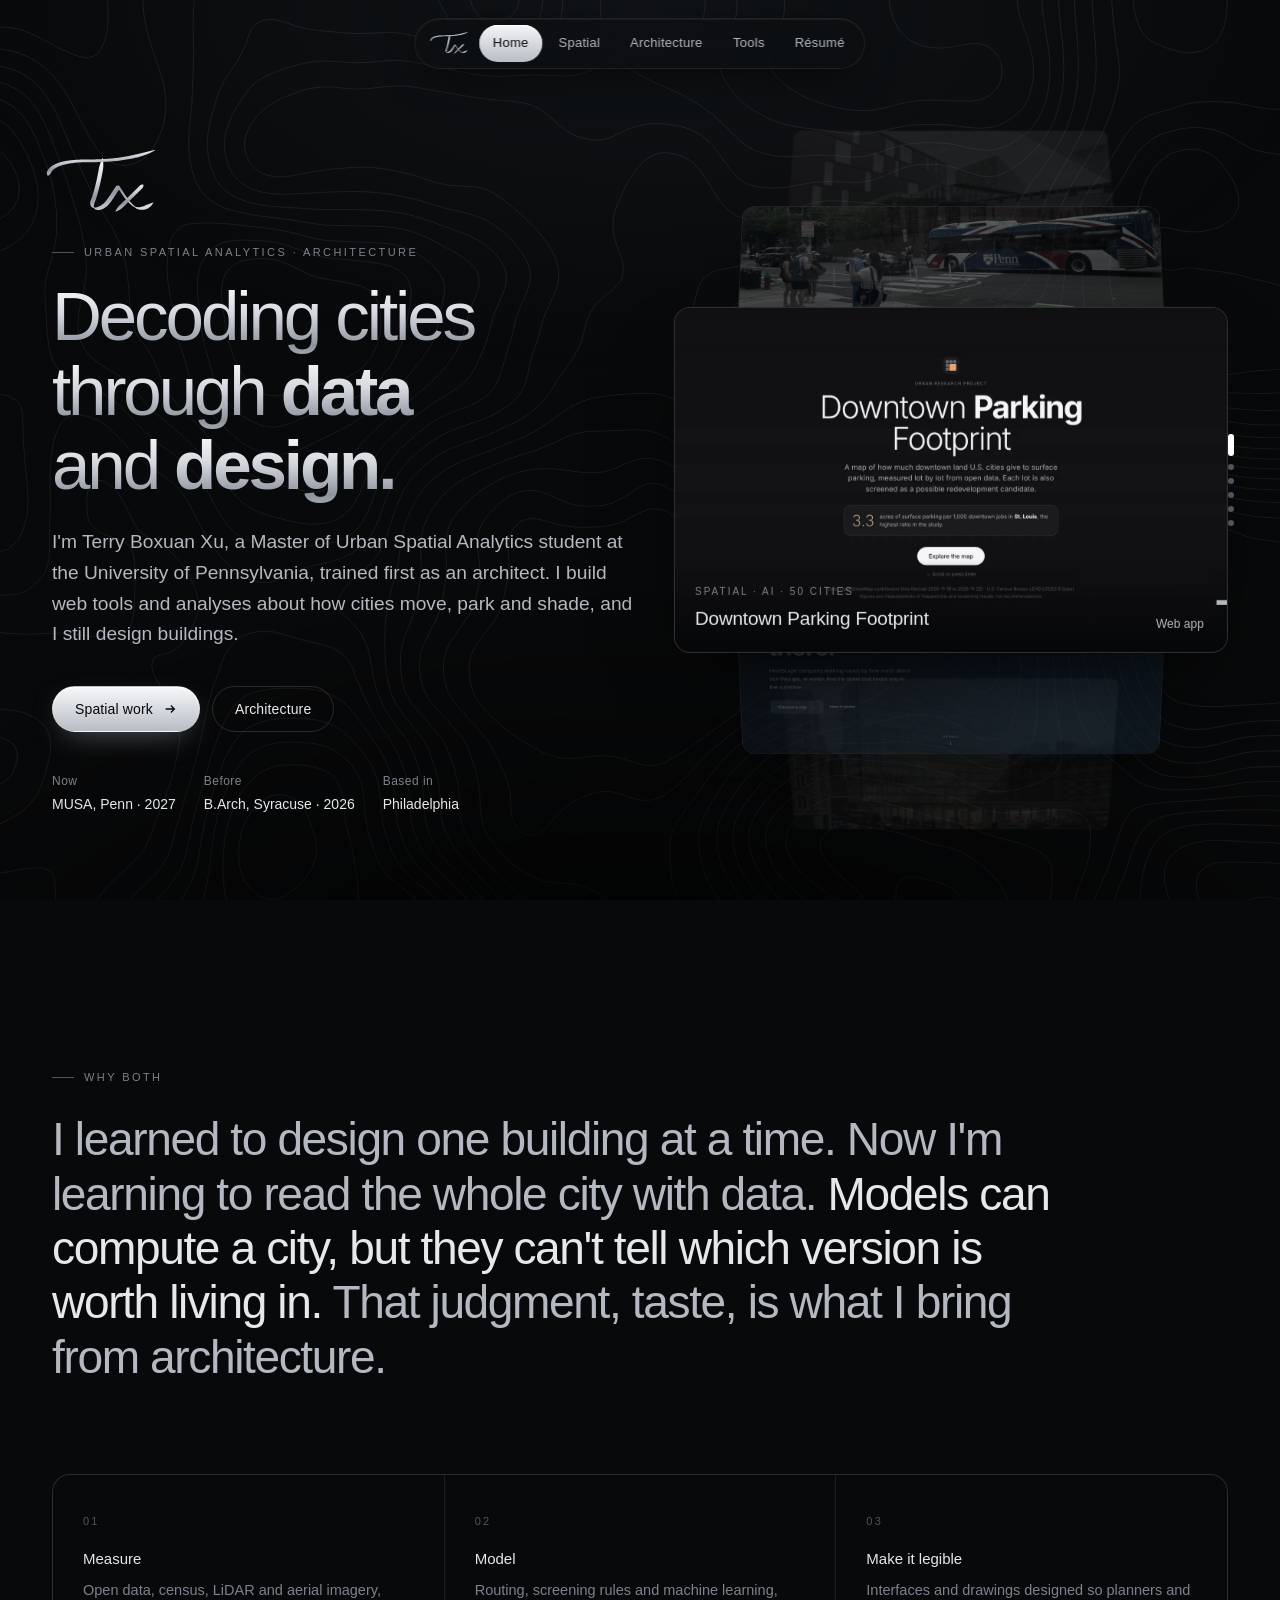
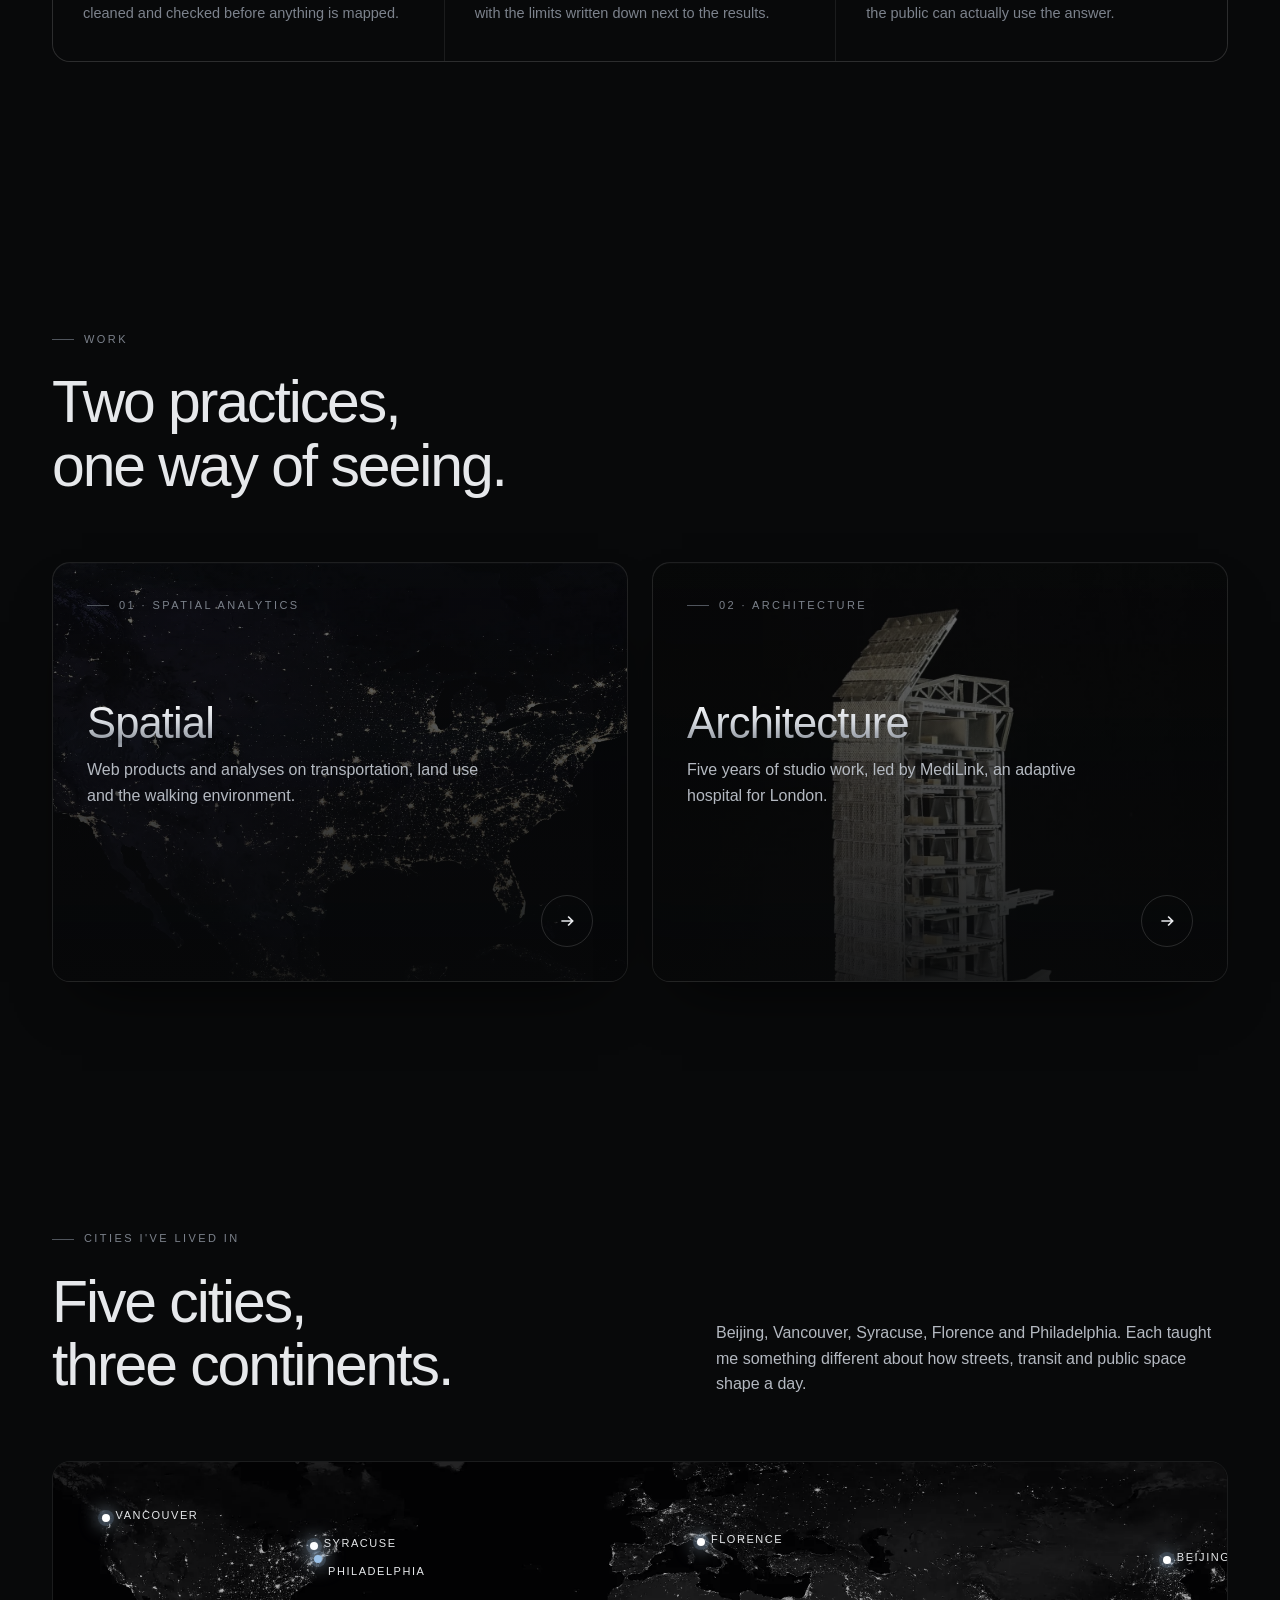
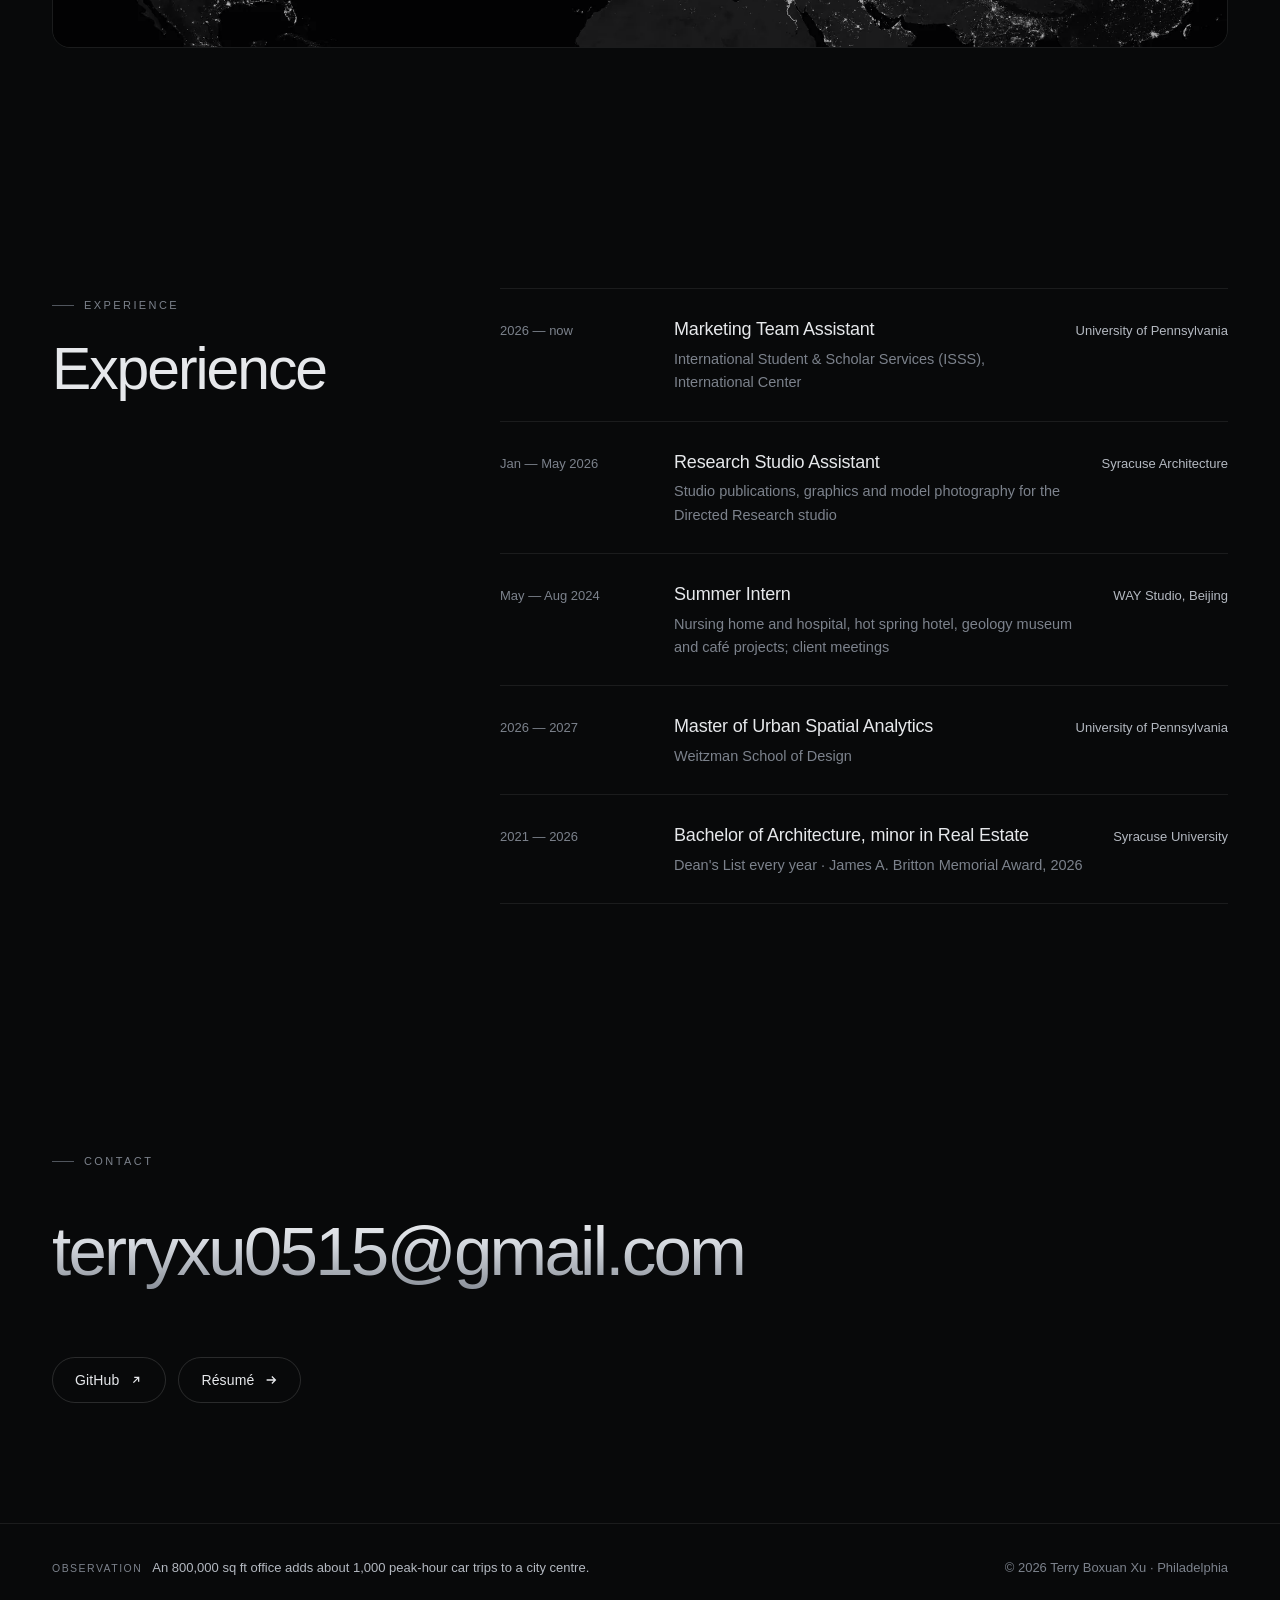
==== commit 85119f4e: "Restore original portfolio spreads (MediLink keeps new layout), clean covers, fix heading descenders" ====
--- a/index.html
+++ b/index.html
@@ -10,7 +10,7 @@
 <meta property="og:image" content="https://terbear15.github.io/assets/img2/og.jpg">
 <meta name="theme-color" content="#08090a">
 <link rel="icon" href="assets/img2/favicon.svg" type="image/svg+xml">
-<link rel="stylesheet" href="assets/css/main.css">
+<link rel="stylesheet" href="assets/css/main.css?v=1795496767">
 
 </head>
 <body data-root="">
@@ -87,7 +87,7 @@
 </main>
 <footer><div class="wrap"><div class="obs"><b>Observation</b><span id="obs"></span></div><div>© 2026 Terry Boxuan Xu · Philadelphia</div></div></footer>
 <button class="to-top" aria-label="Back to top"><svg viewBox="0 0 16 16" fill="none" stroke="currentColor" stroke-width="1.5"><path d="M8 13V3M4 7l4-4 4 4"/></svg></button>
-<script src="assets/js/bg.js" defer></script>
-<script src="assets/js/main.js" defer></script>
+<script src="assets/js/bg.js?v=1795496767" defer></script>
+<script src="assets/js/main.js?v=1795496767" defer></script>
 </body>
 </html>
--- a/assets/css/main.css
+++ b/assets/css/main.css
@@ -231,7 +231,7 @@
 @keyframes pin { 50% { box-shadow: 0 0 0 8px rgba(156,194,232,.05), 0 0 26px 8px rgba(200,225,255,.35); } }
 
 /* Experience */
-.xp { display: grid; grid-template-columns: 280px 1fr; gap: 60px; }
+.xp { display: grid; grid-template-columns: 400px 1fr; gap: 48px; }
 .xp-list { border-top: 1px solid var(--line); }
 .xp-row { display: grid; grid-template-columns: 150px 1fr auto; gap: 24px; padding: 26px 0; border-bottom: 1px solid var(--line); align-items: baseline; transition: padding .5s var(--ease); }
 .xp-row:hover { padding-left: 10px; }
@@ -524,3 +524,10 @@
 .zoom .ib, .book .ib { background: rgba(10,11,12,.78); backdrop-filter: blur(10px); -webkit-backdrop-filter: blur(10px); }
 .zoom .z-hint { background: rgba(10,11,12,.75); padding: 7px 14px; border-radius: 999px; }
 .book .hint { bottom: 26px; left: 24px; transform: none; }
+
+/* Descenders (g, y, p): give clipped/metal text room below the baseline */
+.display, .h2, .h3, .case-hero h1, .show-head h2, .arch-feature h3, .door h3, .next-case b { line-height: 1.08 !important; }
+.rv-line { padding-bottom: .26em; margin-bottom: -.26em; }
+.rv-line > span { padding-bottom: .26em; margin-bottom: -.26em; }
+.metal { padding-bottom: .24em; margin-bottom: -.24em; -webkit-box-decoration-break: clone; box-decoration-break: clone; }
+h1.metal, h2.metal, h3.metal, b.metal, a.metal { display: inline-block; }
